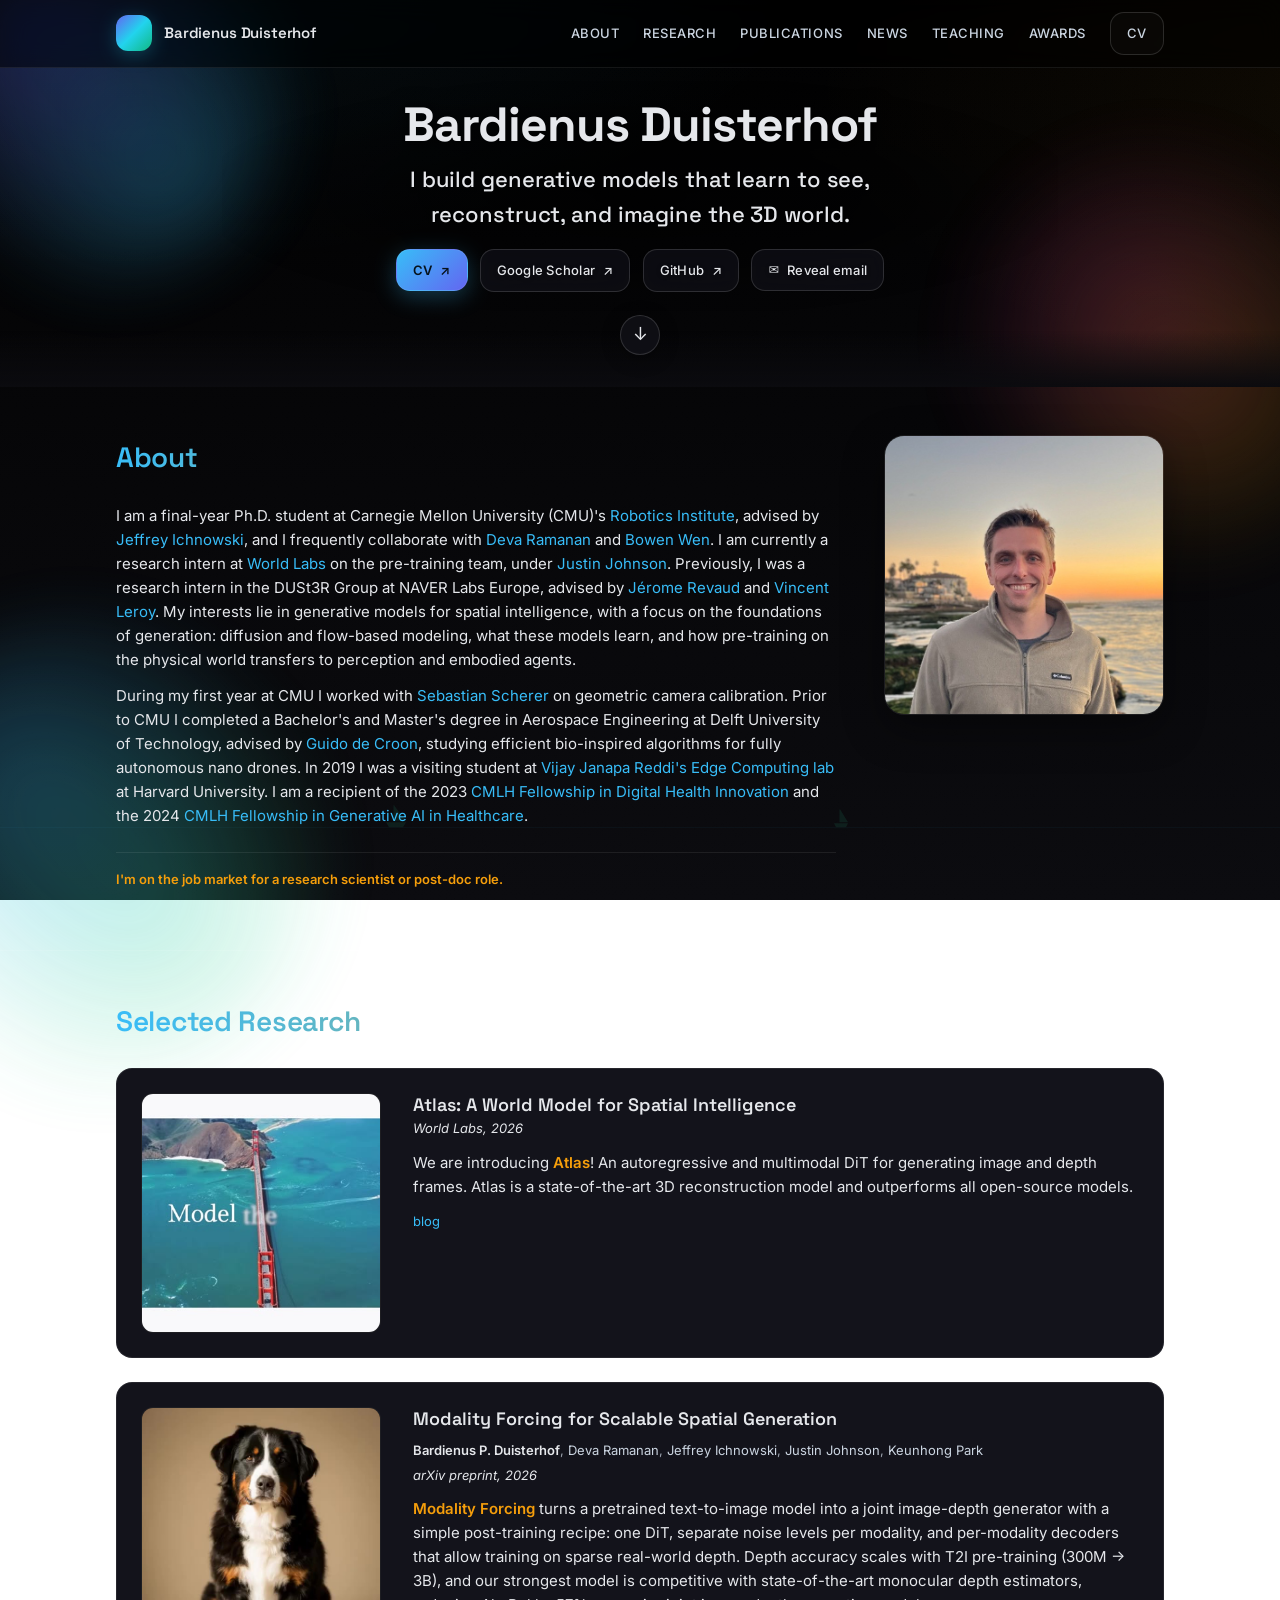
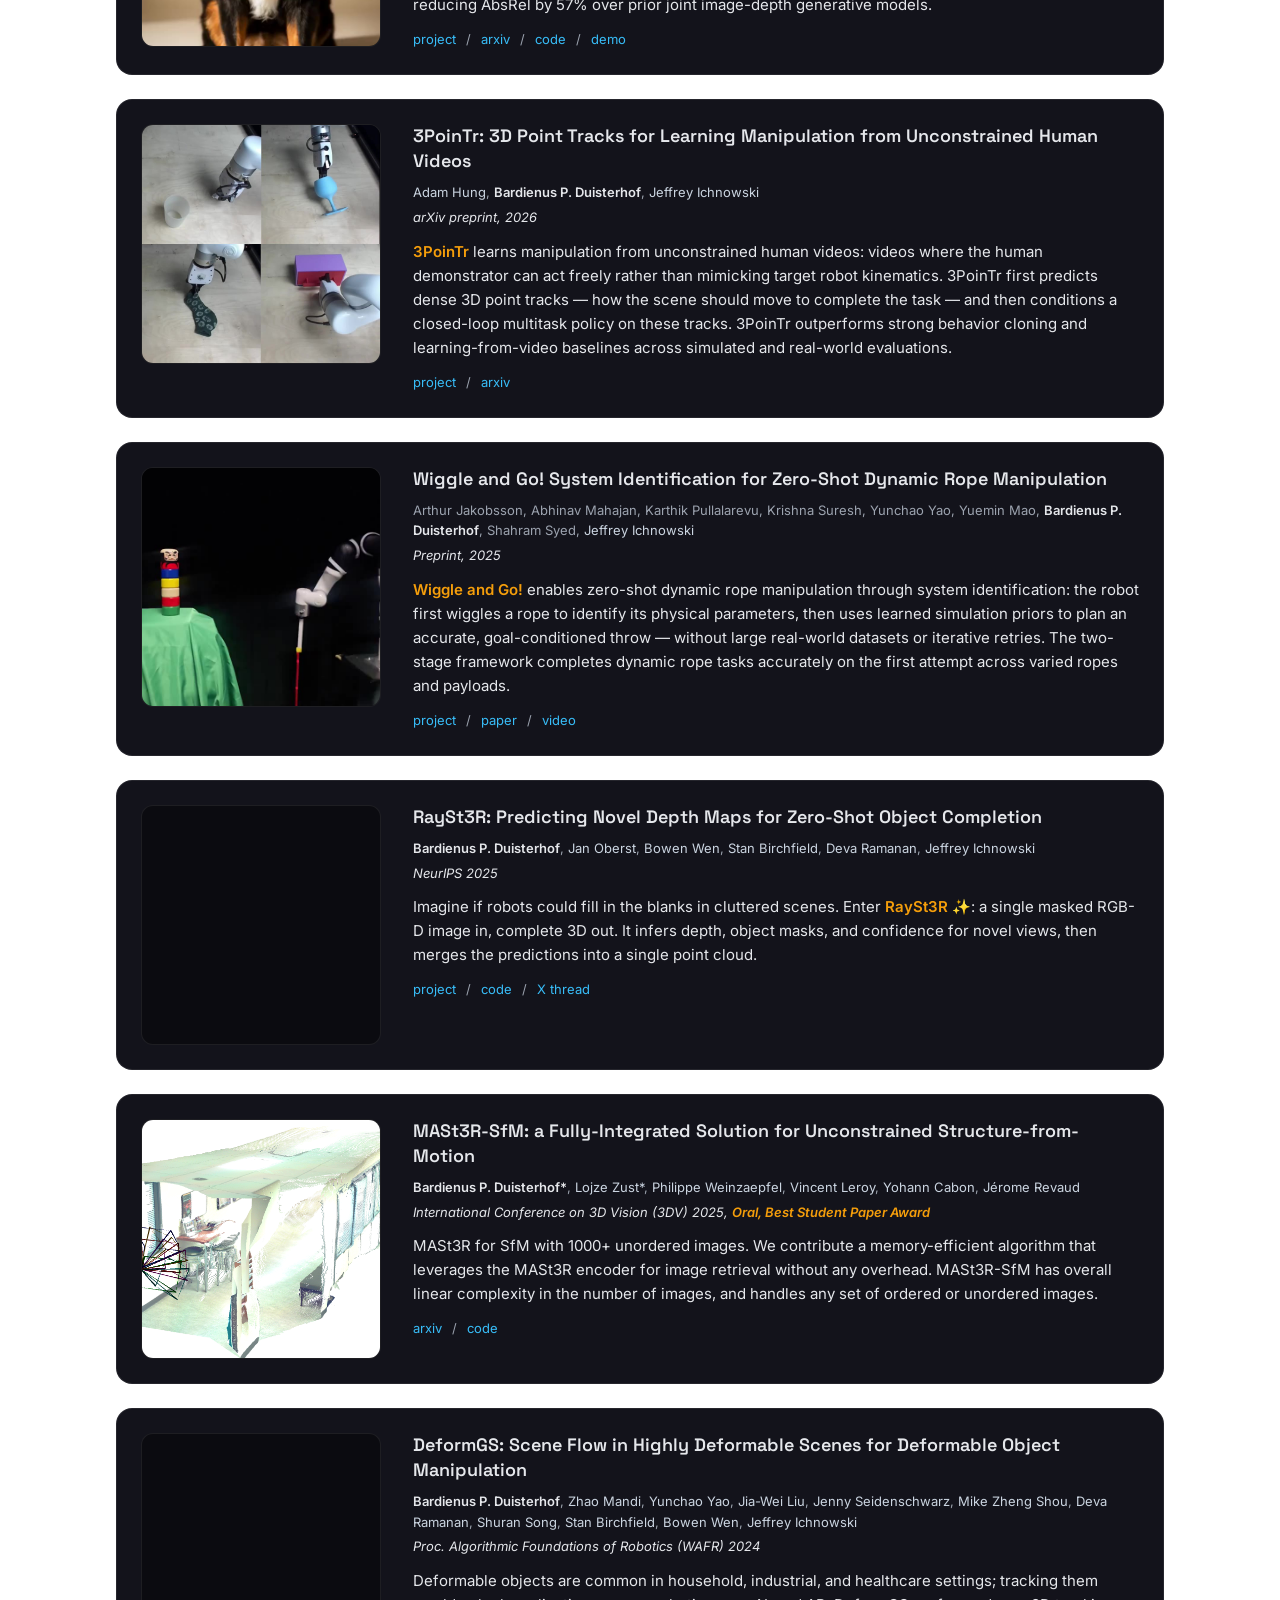
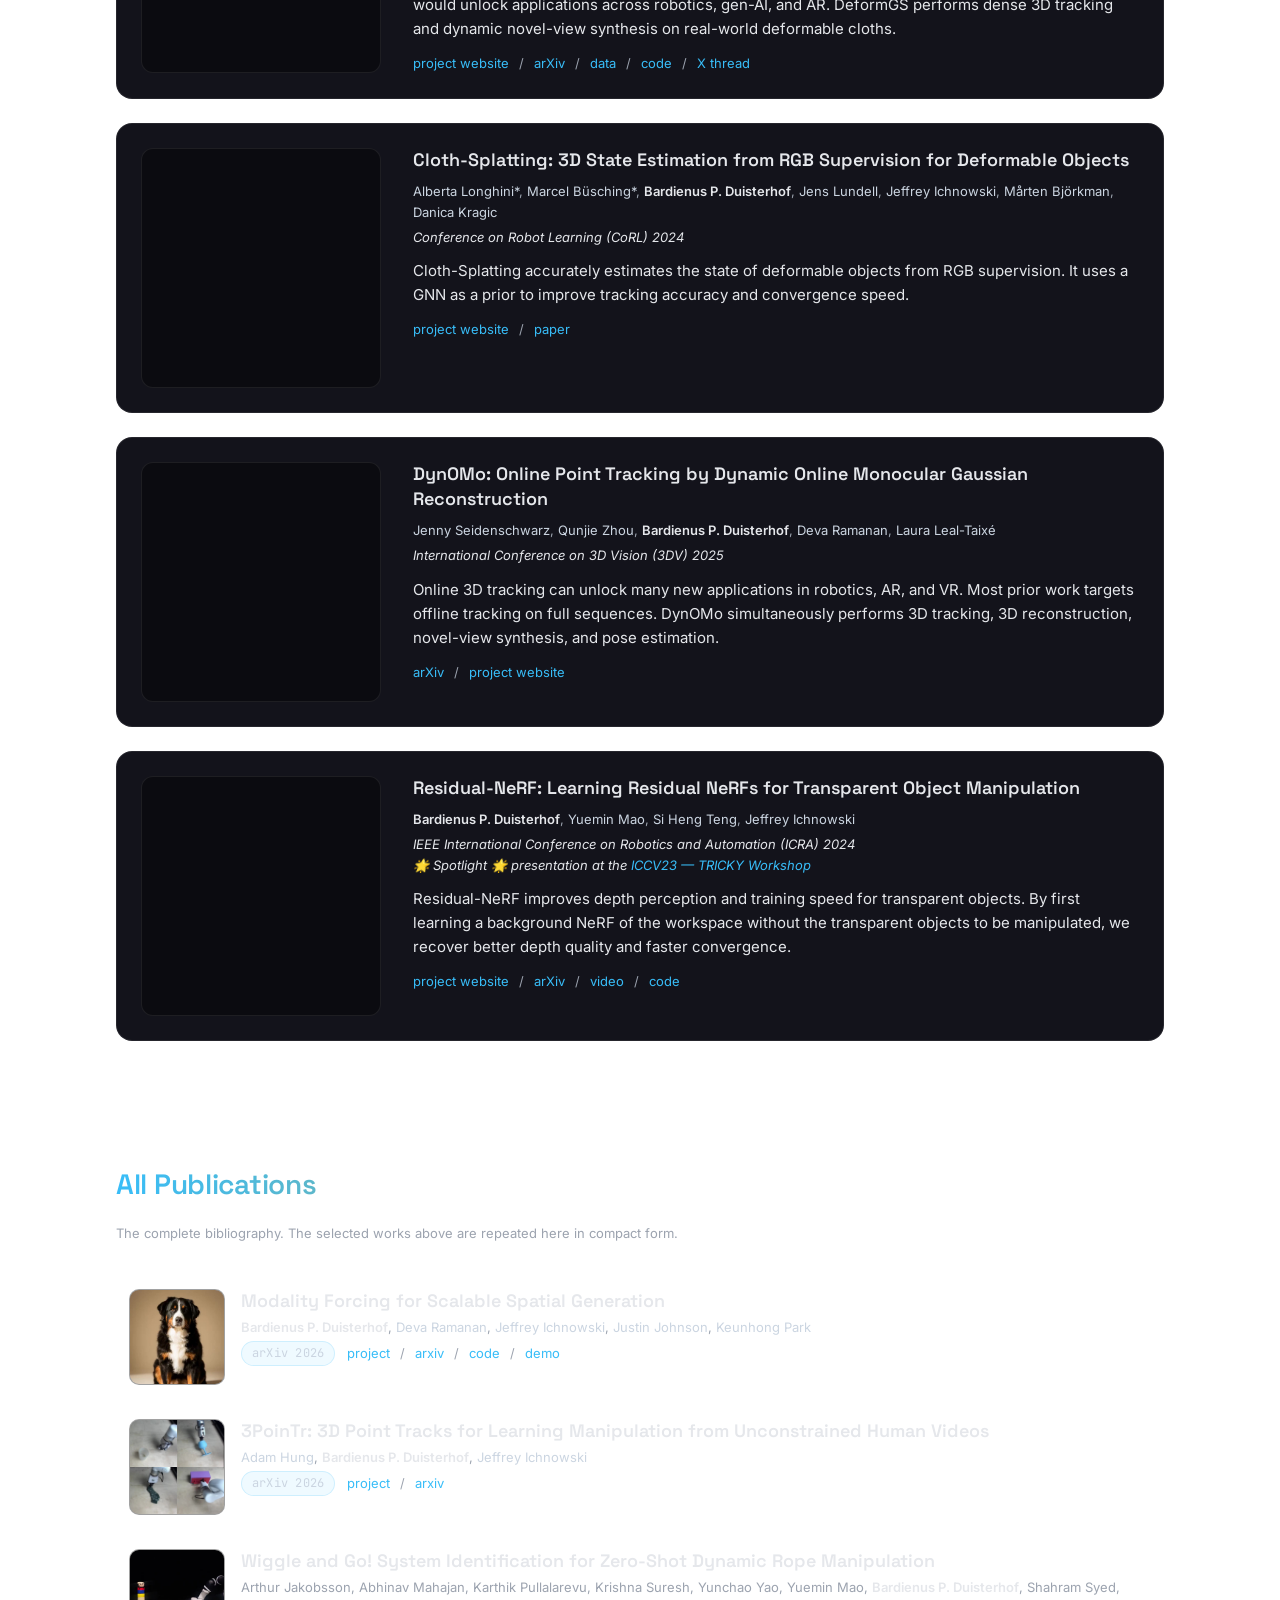
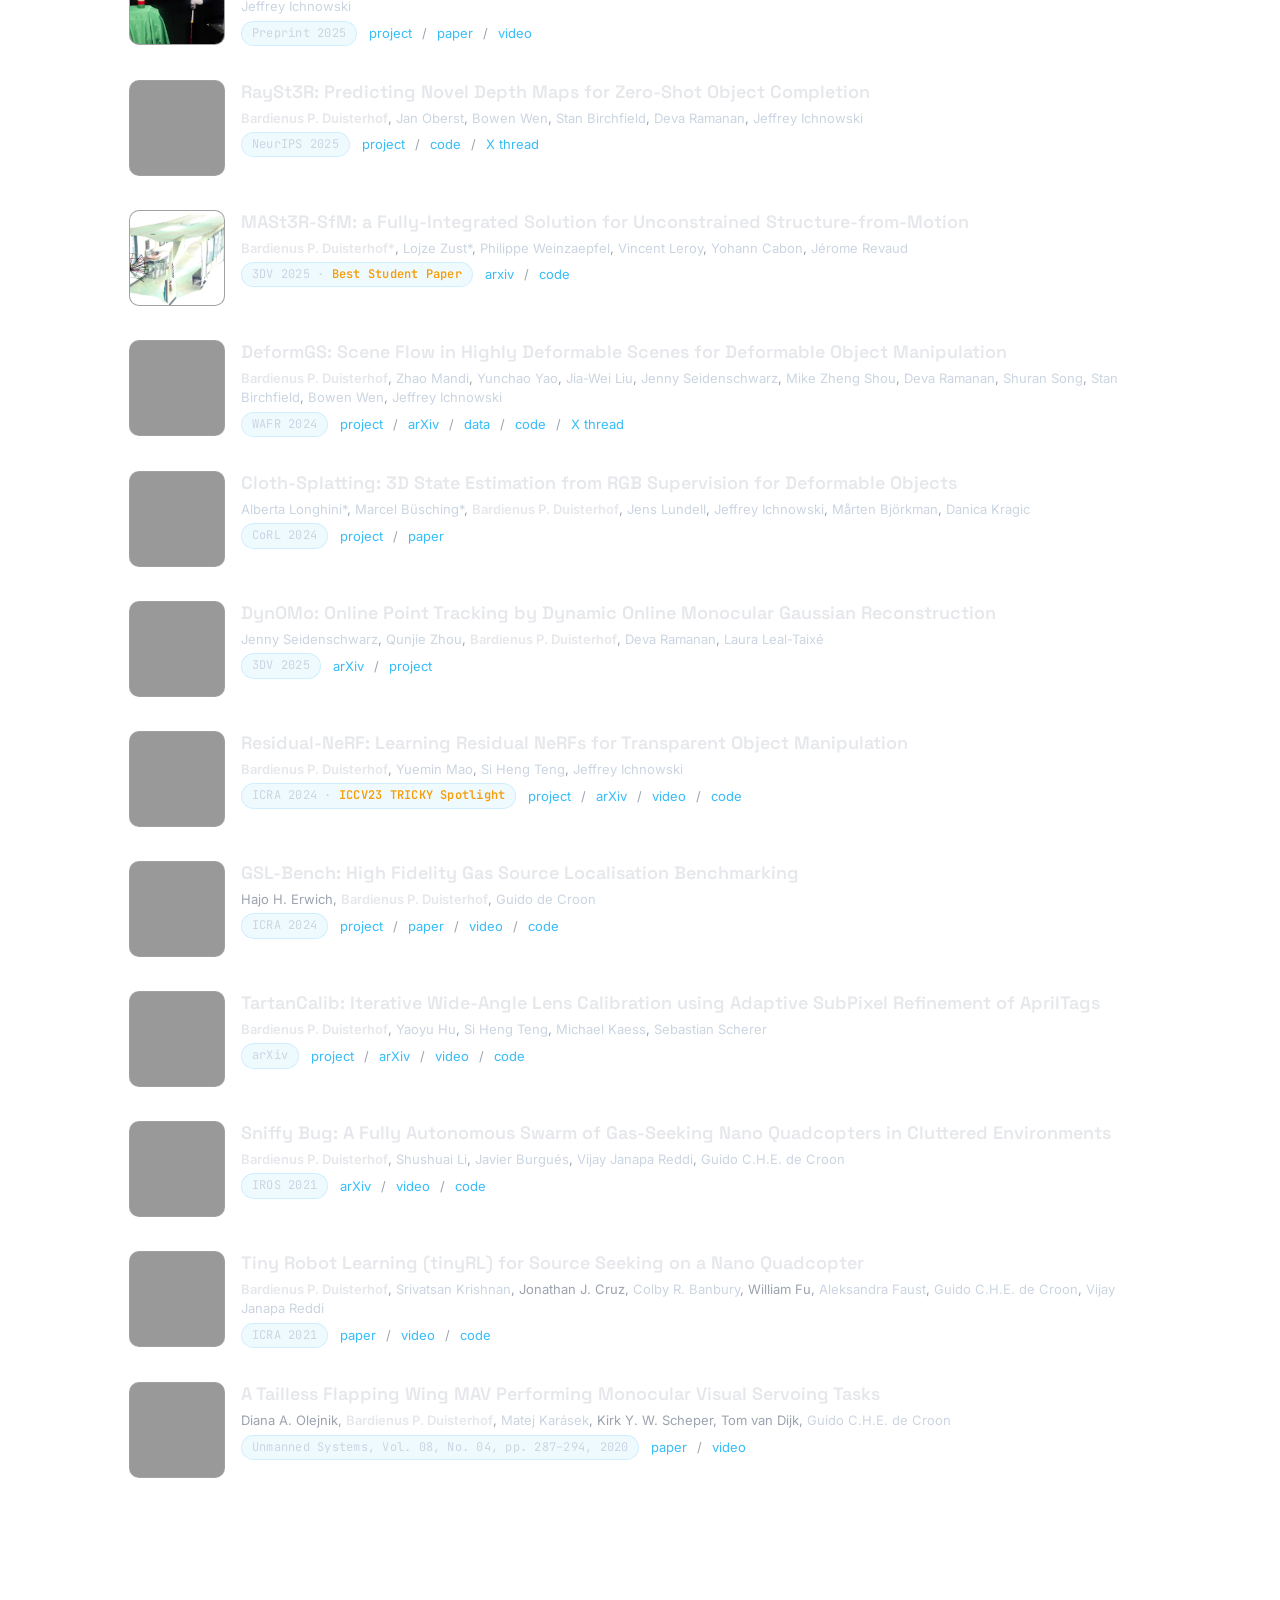
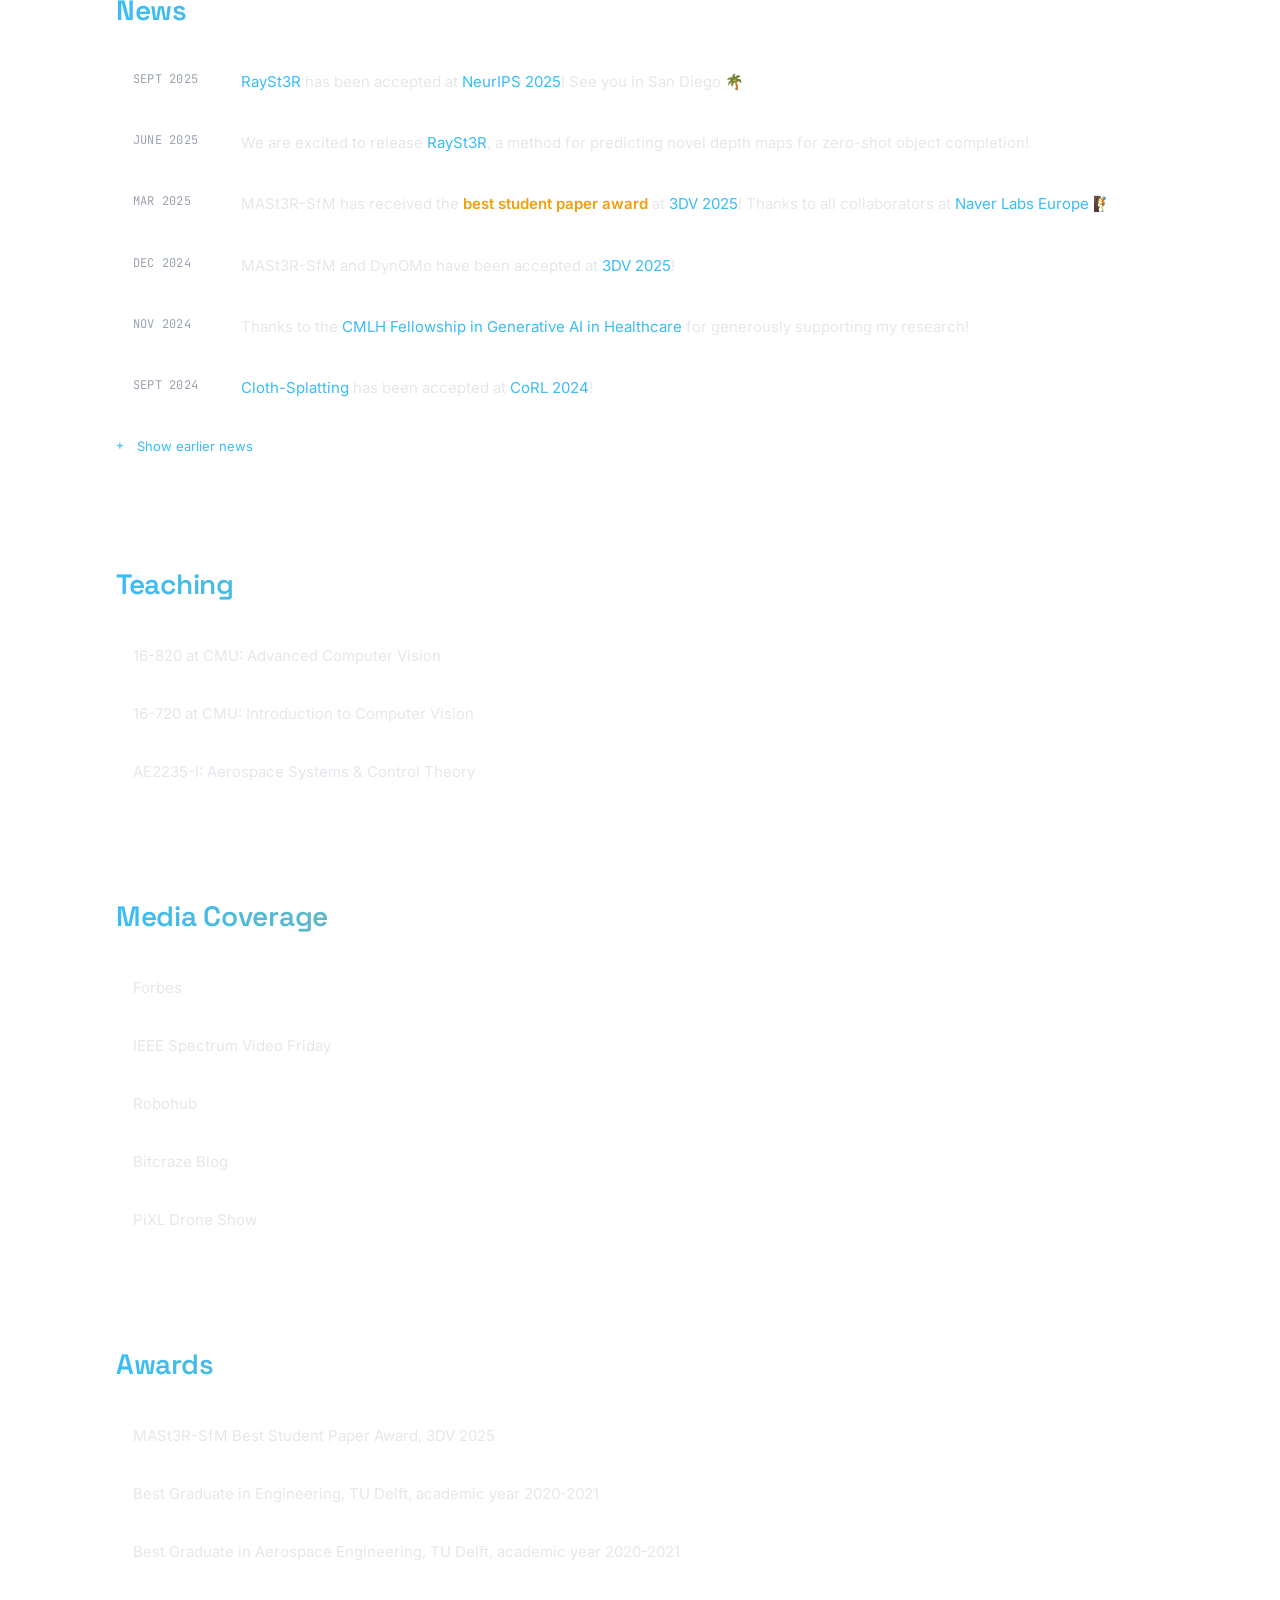
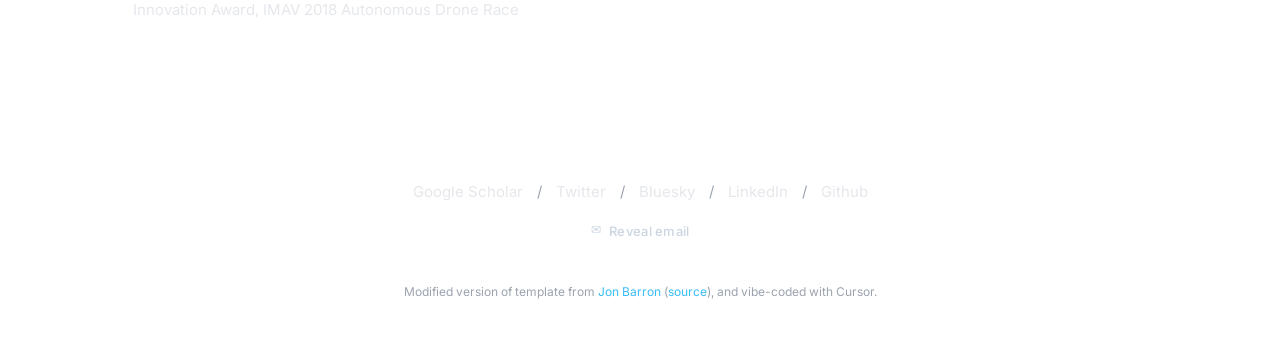
==== index.html @ 45d5c25a "add atlas Co-Authored-By: Claude Fable 5 <noreply@anthropic.com>" ====
<!DOCTYPE HTML>
<html lang="en">
<head>
  <meta http-equiv="Content-Type" content="text/html; charset=UTF-8">
  <meta name="viewport" content="width=device-width, initial-scale=1">
  <meta name="author" content="Bardienus Duisterhof">
  <title>Bardienus Pieter Duisterhof</title>

  <link rel="icon" type="image/png" href="images/seal_icon.png">
  <link rel="stylesheet" type="text/css" href="stylesheet.css">

  <link rel="preconnect" href="https://fonts.googleapis.com">
  <link rel="preconnect" href="https://fonts.gstatic.com" crossorigin>
  <link href="https://fonts.googleapis.com/css2?family=Inter:wght@400;500;600;700&family=Space+Grotesk:wght@500;600;700&family=JetBrains+Mono:wght@500&display=swap" rel="stylesheet">

  <!-- Global site tag (gtag.js) - Google Analytics DO NOT COPY THIS -->
  <script async src="https://www.googletagmanager.com/gtag/js?id=UA-75286303-1"></script>
  <script>
    window.dataLayer = window.dataLayer || [];
    function gtag(){dataLayer.push(arguments);}
    gtag('js', new Date());
    gtag('config', 'UA-75286303-1');
  </script>
</head>

<body>
  <a id="top"></a>
  <div class="bg-orbs" aria-hidden="true">
    <span class="orb orb-a"></span>
    <span class="orb orb-b"></span>
    <span class="orb orb-c"></span>
  </div>

  <header class="navbar">
    <div class="container nav-inner">
      <a href="#top" class="brand">
        <div class="brand-mark"></div>
        <div class="brand-text">
          <div class="brand-name">Bardienus Duisterhof</div>
        </div>
      </a>
      <button type="button" class="nav-toggle" aria-controls="primary-nav" aria-expanded="false" aria-label="Open menu">
        <span class="nav-toggle-bar" aria-hidden="true"></span>
        <span class="nav-toggle-bar" aria-hidden="true"></span>
        <span class="nav-toggle-bar" aria-hidden="true"></span>
      </button>
      <nav id="primary-nav" class="nav-links" aria-label="Primary">
        <a href="#about">About</a>
        <a href="#research">Research</a>
        <a href="#publications">Publications</a>
        <a href="#news">News</a>
        <a href="#teaching">Teaching</a>
        <a href="#awards">Awards</a>
        <a href="data/CV.pdf" target="_blank" rel="noopener" class="btn-outline">CV</a>
      </nav>
    </div>
  </header>

  <main>
    <section id="hero" class="hero">
      <div class="hero-content">
        <h1 class="hero-name"><name>Bardienus Duisterhof</name></h1>
        <p class="hero-tagline">
          I build generative models that learn to see, reconstruct, and imagine the 3D world.
        </p>
        <div class="hero-cta">
          <a class="btn-primary" href="data/CV.pdf" target="_blank" rel="noopener">CV <span class="arr">↗</span></a>
          <a class="btn-outline" href="https://scholar.google.com/citations?user=LLsYMFYAAAAJ&hl=en" target="_blank" rel="noopener">Google Scholar <span class="arr">↗</span></a>
          <a class="btn-outline" href="https://github.com/duisterhof/" target="_blank" rel="noopener">GitHub <span class="arr">↗</span></a>
          <span class="email-reveal-wrap" aria-live="polite">
            <button class="email-reveal btn-outline"
                    type="button"
                    data-user="bduister"
                    data-domain="cmu.edu"
                    aria-label="Reveal contact email">
              <span class="email-icon" aria-hidden="true">✉</span> Reveal email
            </button>
          </span>
        </div>
      </div>
      <a class="hero-scroll-cue" href="#about" aria-label="Scroll to about">
        <span class="hero-scroll-arrow">↓</span>
      </a>
    </section>

    <section id="about" class="section section-about">
      <div class="about-frieze" aria-hidden="true">
        <span class="frieze-horizon"></span>
        <svg class="boat boat-a" viewBox="0 0 24 28" preserveAspectRatio="xMidYMid meet" aria-hidden="true">
          <polygon points="10,2 10,18 22,18" fill="currentColor"/>
          <rect x="9.5" y="2" width="0.7" height="16" fill="currentColor"/>
          <path d="M2,19 L22,19 L19,24 L5,24 Z" fill="currentColor"/>
          <line x1="2" y1="26" x2="22" y2="26" stroke="currentColor" stroke-opacity="0.5" stroke-width="0.5"/>
        </svg>
        <svg class="boat boat-b" viewBox="0 0 18 22" preserveAspectRatio="xMidYMid meet" aria-hidden="true">
          <polygon points="8,1 8,14 16,14" fill="currentColor"/>
          <rect x="7.5" y="1" width="0.6" height="13" fill="currentColor"/>
          <path d="M2,15 L16,15 L14,19 L4,19 Z" fill="currentColor"/>
          <line x1="2" y1="20.5" x2="16" y2="20.5" stroke="currentColor" stroke-opacity="0.5" stroke-width="0.5"/>
        </svg>
      </div>
      <div class="section-inner about-grid">
        <div class="about-text reveal">
          <heading>About</heading>
          <p>
            I am a final-year Ph.D. student at Carnegie Mellon University (CMU)'s
            <a href="https://www.ri.cmu.edu/">Robotics Institute</a>, advised
            by <a href="https://ichnow.ski/">Jeffrey Ichnowski</a>, and I
            frequently collaborate with
            <a href="https://www.cs.cmu.edu/~deva/">Deva Ramanan</a> and
            <a href="https://wenbowen123.github.io/">Bowen Wen</a>. I am
            currently a research intern at
            <a href="https://www.worldlabs.ai/">World Labs</a> on the
            pre-training team, under
            <a href="https://web.eecs.umich.edu/~justincj/">Justin Johnson</a>.
            Previously, I was a research intern in the DUSt3R Group at NAVER
            Labs Europe, advised by
            <a href="https://europe.naverlabs.com/people_user_naverlabs/j%C3%A9rome-revaud/">Jérome Revaud</a>
            and
            <a href="https://europe.naverlabs.com/people_user_naverlabs/vincent-leroy/">Vincent Leroy</a>.
            My interests lie in generative models for spatial intelligence,
            with a focus on the foundations of generation: diffusion and
            flow-based modeling, what these models learn, and how pre-training
            on the physical world transfers to perception and embodied agents.
          </p>
          <p>
            During my first year at CMU I worked with
            <a href="https://www.ri.cmu.edu/ri-faculty/sebastian-scherer/">Sebastian Scherer</a>
            on geometric camera calibration. Prior to CMU I completed a
            Bachelor's and Master's degree in Aerospace Engineering at
            Delft University of Technology, advised by
            <a href="http://www.bene-guido.eu/wordpress/">Guido de Croon</a>,
            studying efficient bio-inspired algorithms for fully autonomous
            nano drones. In 2019 I was a visiting student at
            <a href="https://edge.seas.harvard.edu/">Vijay Janapa Reddi's Edge Computing lab</a>
            at Harvard University. I am a recipient of the 2023
            <a href="https://www.cs.cmu.edu/cmlh/">CMLH Fellowship in Digital Health Innovation</a>
            and the 2024
            <a href="https://www.cs.cmu.edu/cmlh/2024-generative-ai-fellows">CMLH Fellowship in Generative AI in Healthcare</a>.
          </p>
          <p class="about-collab">
            <span class="highlight-amber">I'm on the job market for a research scientist or post-doc role.</span>
          </p>
        </div>
        <aside class="about-photo reveal">
          <a id="avatar-link" href="images/avatar.jpg">
            <img id="avatar-img" src="images/avatar.jpg" alt="Portrait of Bardienus Duisterhof">
          </a>
        </aside>
        <script>
          // Show a portrait that differs from the previous load. We remember the
          // last pick in localStorage and choose at random among the others, so
          // every reload swaps the photo (with two photos this just alternates).
          (function () {
            const avatars = ["images/avatar.jpg", "images/avatar_2.jpg"];
            let last = null;
            try {
              last = localStorage.getItem("avatarLast");
            } catch (e) {
              /* storage unavailable (private mode) — fall back to plain random */
            }
            const choices = avatars.filter((a) => a !== last);
            const pool = choices.length ? choices : avatars;
            const pick = pool[Math.floor(Math.random() * pool.length)];
            document.getElementById("avatar-img").src = pick;
            document.getElementById("avatar-link").href = pick;
            try {
              localStorage.setItem("avatarLast", pick);
            } catch (e) {
              /* ignore: persistence is best-effort */
            }
          })();
        </script>
      </div>
    </section>

    <section id="research" class="section section-research">
      <div class="section-inner">
        <heading>Selected Research</heading>

        <article class="paper-card reveal">
          <a class="paper-media" href="https://www.worldlabs.ai/blog/atlas" target="_blank" rel="noopener" aria-label="Atlas blog post">
            <video muted autoplay loop playsinline preload="metadata" poster="images/atlas_poster.jpg">
              <source src="images/atlas.mp4" type="video/mp4">
              Your browser does not support the video tag.
            </video>
          </a>
          <div class="paper-text">
            <a href="https://www.worldlabs.ai/blog/atlas" target="_blank" rel="noopener">
              <papertitle>Atlas: A World Model for Spatial Intelligence</papertitle>
            </a>
            <p class="paper-venue"><em>World Labs, 2026</em></p>
            <p class="paper-summary">
              We are introducing <span class="highlight-amber">Atlas</span>! An autoregressive and multimodal DiT
              for generating image and depth frames. Atlas is a state-of-the-art 3D reconstruction model and
              outperforms all open-source models.
            </p>
            <p class="paper-links">
              <a href="https://www.worldlabs.ai/blog/atlas" target="_blank" rel="noopener">blog</a>
            </p>
          </div>
        </article>

        <article class="paper-card reveal">
          <a class="paper-media" href="https://modality-forcing.github.io/" target="_blank" rel="noopener" aria-label="Modality Forcing project page">
            <video muted autoplay loop playsinline preload="metadata" poster="images/mofo_poster.jpg?v=2">
              <source src="images/mofo.mp4?v=2" type="video/mp4">
              Your browser does not support the video tag.
            </video>
          </a>
          <div class="paper-text">
            <a href="https://modality-forcing.github.io/" target="_blank" rel="noopener">
              <papertitle>Modality Forcing for Scalable Spatial Generation</papertitle>
            </a>
            <p class="paper-authors">
              <strong>Bardienus P. Duisterhof</strong>,
              <a href="https://www.cs.cmu.edu/~deva/">Deva Ramanan</a>,
              <a href="https://ichnow.ski/">Jeffrey Ichnowski</a>,
              <a href="https://web.eecs.umich.edu/~justincj/">Justin Johnson</a>,
              <a href="https://keunhong.com/">Keunhong Park</a>
            </p>
            <p class="paper-venue"><em>arXiv preprint, 2026</em></p>
            <p class="paper-summary">
              <span class="highlight-amber">Modality Forcing</span> turns a pretrained text-to-image model into a
              joint image-depth generator with a simple post-training recipe: one DiT, separate noise levels per
              modality, and per-modality decoders that allow training on sparse real-world depth. Depth accuracy
              scales with T2I pre-training (300M → 3B), and our strongest model is competitive with state-of-the-art
              monocular depth estimators, reducing AbsRel by 57% over prior joint image-depth generative models.
            </p>
            <p class="paper-links">
              <a href="https://modality-forcing.github.io/" target="_blank" rel="noopener">project</a>
              <span class="sep">/</span>
              <a href="https://arxiv.org/abs/2606.13676" target="_blank" rel="noopener">arxiv</a>
              <span class="sep">/</span>
              <a href="https://github.com/Duisterhof/modality-forcing" target="_blank" rel="noopener">code</a>
              <span class="sep">/</span>
              <a href="https://huggingface.co/spaces/bartduis/modality_forcing" target="_blank" rel="noopener">demo</a>
            </p>
          </div>
        </article>

        <article class="paper-card reveal">
          <a class="paper-media" href="https://adamhung60.github.io/3PoinTr/" target="_blank" rel="noopener" aria-label="3PoinTr project page">
            <video muted autoplay loop playsinline preload="metadata" poster="images/3pointr_poster.jpg">
              <source src="images/3pointr.mp4" type="video/mp4">
              Your browser does not support the video tag.
            </video>
          </a>
          <div class="paper-text">
            <a href="https://adamhung60.github.io/3PoinTr/" target="_blank" rel="noopener">
              <papertitle>3PoinTr: 3D Point Tracks for Learning Manipulation from Unconstrained Human Videos</papertitle>
            </a>
            <p class="paper-authors">
              <a href="https://adamhung60.github.io/">Adam Hung</a>,
              <strong>Bardienus P. Duisterhof</strong>,
              <a href="https://ichnow.ski/">Jeffrey Ichnowski</a>
            </p>
            <p class="paper-venue"><em>arXiv preprint, 2026</em></p>
            <p class="paper-summary">
              <span class="highlight-amber">3PoinTr</span> learns manipulation from unconstrained human videos:
              videos where the human demonstrator can act freely rather than mimicking target robot kinematics.
              3PoinTr first predicts dense 3D point tracks — how the scene should move to complete the task —
              and then conditions a closed-loop multitask policy on these tracks. 3PoinTr outperforms strong
              behavior cloning and learning-from-video baselines across simulated and real-world evaluations.
            </p>
            <p class="paper-links">
              <a href="https://adamhung60.github.io/3PoinTr/" target="_blank" rel="noopener">project</a>
              <span class="sep">/</span>
              <a href="https://arxiv.org/abs/2603.08485" target="_blank" rel="noopener">arxiv</a>
            </p>
          </div>
        </article>

        <article class="paper-card reveal">
          <a class="paper-media" href="https://wiggleandgo.github.io/" target="_blank" rel="noopener" aria-label="Wiggle and Go project page">
            <video muted autoplay loop playsinline preload="metadata" poster="images/wiggleandgo_poster.jpg">
              <source src="images/wiggleandgo.mp4" type="video/mp4">
              Your browser does not support the video tag.
            </video>
          </a>
          <div class="paper-text">
            <a href="https://wiggleandgo.github.io/" target="_blank" rel="noopener">
              <papertitle>Wiggle and Go! System Identification for Zero-Shot Dynamic Rope Manipulation</papertitle>
            </a>
            <p class="paper-authors">
              Arthur Jakobsson, Abhinav Mahajan, Karthik Pullalarevu, Krishna Suresh, Yunchao Yao, Yuemin Mao,
              <strong>Bardienus P. Duisterhof</strong>, Shahram Syed,
              <a href="https://ichnow.ski/">Jeffrey Ichnowski</a>
            </p>
            <p class="paper-venue"><em>Preprint, 2025</em></p>
            <p class="paper-summary">
              <span class="highlight-amber">Wiggle and Go!</span> enables zero-shot dynamic rope manipulation through
              system identification: the robot first wiggles a rope to identify its physical parameters, then uses
              learned simulation priors to plan an accurate, goal-conditioned throw — without large real-world datasets
              or iterative retries. The two-stage framework completes dynamic rope tasks accurately on the first attempt
              across varied ropes and payloads.
            </p>
            <p class="paper-links">
              <a href="https://wiggleandgo.github.io/" target="_blank" rel="noopener">project</a>
              <span class="sep">/</span>
              <a href="https://drive.google.com/file/d/16aaLebEpdoJh7P-b-0PBARC8pa8Xivfy/view?usp=sharing" target="_blank" rel="noopener">paper</a>
              <span class="sep">/</span>
              <a href="https://youtu.be/_J3R1QXX3bI" target="_blank" rel="noopener">video</a>
            </p>
          </div>
        </article>

        <article class="paper-card reveal">
          <a class="paper-media" href="https://rayst3r.github.io/" target="_blank" rel="noopener" aria-label="RaySt3R project page">
            <video muted autoplay loop playsinline preload="metadata">
              <source src="images/rayst3r.mp4" type="video/mp4">
              Your browser does not support the video tag.
            </video>
          </a>
          <div class="paper-text">
            <a href="https://rayst3r.github.io/" target="_blank" rel="noopener">
              <papertitle>RaySt3R: Predicting Novel Depth Maps for Zero-Shot Object Completion</papertitle>
            </a>
            <p class="paper-authors">
              <strong>Bardienus P. Duisterhof</strong>,
              <a href="https://www.ri.cmu.edu/ri-people/jan-oberst/">Jan Oberst</a>,
              <a href="https://wenbowen123.github.io/">Bowen Wen</a>,
              <a href="https://research.nvidia.com/person/stan-birchfield">Stan Birchfield</a>,
              <a href="https://www.cs.cmu.edu/~deva/">Deva Ramanan</a>,
              <a href="https://ichnow.ski/">Jeffrey Ichnowski</a>
            </p>
            <p class="paper-venue"><em>NeurIPS 2025</em></p>
            <p class="paper-summary">
              Imagine if robots could fill in the blanks in cluttered scenes.
              Enter <span class="highlight-amber">RaySt3R</span> ✨: a single masked RGB-D image in, complete 3D out.
              It infers depth, object masks, and confidence for novel views, then merges the predictions into a single point cloud.
            </p>
            <p class="paper-links">
              <a href="https://rayst3r.github.io/" target="_blank" rel="noopener">project</a>
              <span class="sep">/</span>
              <a href="https://github.com/Duisterhof/rayst3r" target="_blank" rel="noopener">code</a>
              <span class="sep">/</span>
              <a href="https://x.com/BDuisterhof/status/1930986607655649647" target="_blank" rel="noopener">X thread</a>
            </p>
          </div>
        </article>

        <article class="paper-card reveal">
          <a class="paper-media" href="https://europe.naverlabs.com/research/publications/mast3r-sfm-a-fully-integrated-solution-for-unconstrained-structure-from-motion/" target="_blank" rel="noopener" aria-label="MASt3R-SfM paper page">
            <img src="images/mast3r.png" alt="MASt3R-SfM teaser">
          </a>
          <div class="paper-text">
            <a href="https://europe.naverlabs.com/research/publications/mast3r-sfm-a-fully-integrated-solution-for-unconstrained-structure-from-motion/" target="_blank" rel="noopener">
              <papertitle>MASt3R-SfM: a Fully-Integrated Solution for Unconstrained Structure-from-Motion</papertitle>
            </a>
            <p class="paper-authors">
              <strong>Bardienus P. Duisterhof*</strong>,
              <a href="https://www.vicos.si/people/lojze_zust/">Lojze Zust*</a>,
              <a href="https://europe.naverlabs.com/people_user_naverlabs/pweinzae/">Philippe Weinzaepfel</a>,
              <a href="https://europe.naverlabs.com/people_user_naverlabs/vleroy/">Vincent Leroy</a>,
              <a href="https://europe.naverlabs.com/people_user_naverlabs/ycabon/">Yohann Cabon</a>,
              <a href="https://europe.naverlabs.com/people_user_naverlabs/jrevaud">Jérome Revaud</a>
            </p>
            <p class="paper-venue">
              <em>International Conference on 3D Vision (3DV) 2025, <span class="highlight-amber">Oral, Best Student Paper Award</span></em>
            </p>
            <p class="paper-summary">
              MASt3R for SfM with 1000+ unordered images. We contribute a memory-efficient algorithm that leverages the MASt3R encoder for image retrieval without any overhead.
              MASt3R-SfM has overall linear complexity in the number of images, and handles any set of ordered or unordered images.
            </p>
            <p class="paper-links">
              <a href="https://arxiv.org/abs/2409.19152" target="_blank" rel="noopener">arxiv</a>
              <span class="sep">/</span>
              <a href="https://github.com/naver/mast3r/tree/mast3r_sfm" target="_blank" rel="noopener">code</a>
            </p>
          </div>
        </article>

        <article class="paper-card reveal">
          <a class="paper-media" href="https://deformgs.github.io" target="_blank" rel="noopener" aria-label="DeformGS project page">
            <video muted autoplay loop playsinline preload="metadata">
              <source src="images/deformgs.mp4" type="video/mp4">
              Your browser does not support the video tag.
            </video>
          </a>
          <div class="paper-text">
            <a href="https://deformgs.github.io" target="_blank" rel="noopener">
              <papertitle>DeformGS: Scene Flow in Highly Deformable Scenes for Deformable Object Manipulation</papertitle>
            </a>
            <p class="paper-authors">
              <strong>Bardienus P. Duisterhof</strong>,
              <a href="https://mandizhao.github.io/">Zhao Mandi</a>,
              <a href="https://www.ri.cmu.edu/ri-people/yunchao-yao/">Yunchao Yao</a>,
              <a href="https://jia-wei-liu.github.io/">Jia-Wei Liu</a>,
              <a href="https://jennyseidenschwarz.github.io/">Jenny Seidenschwarz</a>,
              <a href="https://sites.google.com/view/showlab">Mike Zheng Shou</a>,
              <a href="https://www.cs.cmu.edu/~deva/">Deva Ramanan</a>,
              <a href="https://shurans.github.io/">Shuran Song</a>,
              <a href="https://research.nvidia.com/person/stan-birchfield">Stan Birchfield</a>,
              <a href="https://wenbowen123.github.io/">Bowen Wen</a>,
              <a href="https://ichnow.ski/">Jeffrey Ichnowski</a>
            </p>
            <p class="paper-venue"><em>Proc. Algorithmic Foundations of Robotics (WAFR) 2024</em></p>
            <p class="paper-summary">
              Deformable objects are common in household, industrial, and healthcare settings; tracking them would unlock applications across robotics, gen-AI, and AR.
              DeformGS performs dense 3D tracking and dynamic novel-view synthesis on real-world deformable cloths.
            </p>
            <p class="paper-links">
              <a href="https://md-splatting.github.io/" target="_blank" rel="noopener">project website</a>
              <span class="sep">/</span>
              <a href="https://arxiv.org/abs/2312.00583" target="_blank" rel="noopener">arXiv</a>
              <span class="sep">/</span>
              <a href="https://drive.google.com/drive/folders/116XTLBUvuiEQPjKXKZP8fYab3F3L1cCd?usp=sharing" target="_blank" rel="noopener">data</a>
              <span class="sep">/</span>
              <a href="https://github.com/momentum-robotics-lab/md-splatting" target="_blank" rel="noopener">code</a>
              <span class="sep">/</span>
              <a href="https://x.com/BDuisterhof/status/1829170197829431695" target="_blank" rel="noopener">X thread</a>
            </p>
          </div>
        </article>

        <article class="paper-card reveal">
          <a class="paper-media" href="https://kth-rpl.github.io/cloth-splatting/" target="_blank" rel="noopener" aria-label="Cloth-Splatting project page">
            <video muted autoplay loop playsinline preload="metadata">
              <source src="images/clothsplatting.mp4" type="video/mp4">
              Your browser does not support the video tag.
            </video>
          </a>
          <div class="paper-text">
            <a href="https://kth-rpl.github.io/cloth-splatting/" target="_blank" rel="noopener">
              <papertitle>Cloth-Splatting: 3D State Estimation from RGB Supervision for Deformable Objects</papertitle>
            </a>
            <p class="paper-authors">
              <a href="https://albilo17.github.io/">Alberta Longhini*</a>,
              <a href="https://buesma.github.io/">Marcel Büsching*</a>,
              <strong>Bardienus P. Duisterhof</strong>,
              <a href="http://jenslundell.ai/">Jens Lundell</a>,
              <a href="https://ichnow.ski/">Jeffrey Ichnowski</a>,
              <a href="https://www.kth.se/profile/celle">Mårten Björkman</a>,
              <a href="https://www.kth.se/profile/dani">Danica Kragic</a>
            </p>
            <p class="paper-venue"><em>Conference on Robot Learning (CoRL) 2024</em></p>
            <p class="paper-summary">
              Cloth-Splatting accurately estimates the state of deformable objects from RGB supervision.
              It uses a GNN as a prior to improve tracking accuracy and convergence speed.
            </p>
            <p class="paper-links">
              <a href="https://kth-rpl.github.io/cloth-splatting/" target="_blank" rel="noopener">project website</a>
              <span class="sep">/</span>
              <a href="https://openreview.net/forum?id=WmWbswjTsi" target="_blank" rel="noopener">paper</a>
            </p>
          </div>
        </article>

        <article class="paper-card reveal">
          <a class="paper-media" href="https://jennyseidenschwarz.github.io/DynOMo.github.io/" target="_blank" rel="noopener" aria-label="DynOMo project page">
            <video muted autoplay loop playsinline preload="metadata">
              <source src="images/dynomo.mp4" type="video/mp4">
              Your browser does not support the video tag.
            </video>
          </a>
          <div class="paper-text">
            <a href="https://arxiv.org/abs/2409.02104" target="_blank" rel="noopener">
              <papertitle>DynOMo: Online Point Tracking by Dynamic Online Monocular Gaussian Reconstruction</papertitle>
            </a>
            <p class="paper-authors">
              <a href="https://jennyseidenschwarz.github.io/">Jenny Seidenschwarz</a>,
              <a href="https://dvl.in.tum.de/team/zhouq/">Qunjie Zhou</a>,
              <strong>Bardienus P. Duisterhof</strong>,
              <a href="https://www.cs.cmu.edu/~deva/">Deva Ramanan</a>,
              <a href="https://dvl.in.tum.de/team/lealtaixe/">Laura Leal-Taixé</a>
            </p>
            <p class="paper-venue"><em>International Conference on 3D Vision (3DV) 2025</em></p>
            <p class="paper-summary">
              Online 3D tracking can unlock many new applications in robotics, AR, and VR. Most prior work targets offline tracking on full sequences.
              DynOMo simultaneously performs 3D tracking, 3D reconstruction, novel-view synthesis, and pose estimation.
            </p>
            <p class="paper-links">
              <a href="https://arxiv.org/abs/2409.02104" target="_blank" rel="noopener">arXiv</a>
              <span class="sep">/</span>
              <a href="https://jennyseidenschwarz.github.io/DynOMo.github.io/" target="_blank" rel="noopener">project website</a>
            </p>
          </div>
        </article>

        <article class="paper-card reveal">
          <a class="paper-media" href="https://residual-nerf.github.io/" target="_blank" rel="noopener" aria-label="Residual-NeRF project page">
            <video muted autoplay loop playsinline preload="metadata">
              <source src="images/residual_nerf.mp4" type="video/mp4">
              Your browser does not support the video tag.
            </video>
          </a>
          <div class="paper-text">
            <a href="https://residual-nerf.github.io/" target="_blank" rel="noopener">
              <papertitle>Residual-NeRF: Learning Residual NeRFs for Transparent Object Manipulation</papertitle>
            </a>
            <p class="paper-authors">
              <strong>Bardienus P. Duisterhof</strong>,
              <a href="https://yueminm.github.io/">Yuemin Mao</a>,
              <a href="https://www.ri.cmu.edu/ri-people/si-heng-teng/">Si Heng Teng</a>,
              <a href="https://ichnow.ski/">Jeffrey Ichnowski</a>
            </p>
            <p class="paper-venue">
              <em>IEEE International Conference on Robotics and Automation (ICRA) 2024</em><br>
              <em>🌟 Spotlight 🌟 presentation at the <a href="https://sites.google.com/view/iccv23trickyworkshop">ICCV23 — TRICKY Workshop</a></em>
            </p>
            <p class="paper-summary">
              Residual-NeRF improves depth perception and training speed for transparent objects. By first learning a background NeRF of the workspace without the transparent objects to be manipulated, we recover better depth quality and faster convergence.
            </p>
            <p class="paper-links">
              <a href="https://residual-nerf.github.io/" target="_blank" rel="noopener">project website</a>
              <span class="sep">/</span>
              <a href="https://arxiv.org/abs/2405.06181" target="_blank" rel="noopener">arXiv</a>
              <span class="sep">/</span>
              <a href="https://www.youtube.com/watch?v=oA2CkRFI61c" target="_blank" rel="noopener">video</a>
              <span class="sep">/</span>
              <a href="https://github.com/momentum-robotics-lab/residual-nerf" target="_blank" rel="noopener">code</a>
            </p>
          </div>
        </article>
      </div>
    </section>

    <section id="publications" class="section section-publications">
      <div class="section-inner">
        <heading>All Publications</heading>
        <p class="section-blurb">The complete bibliography. The selected works above are repeated here in compact form.</p>

        <ul class="pub-list">
          <li class="pub-item reveal">
            <a class="pub-thumb" href="https://modality-forcing.github.io/" target="_blank" rel="noopener" aria-hidden="true" tabindex="-1">
              <video muted autoplay loop playsinline preload="metadata" poster="images/mofo_poster.jpg?v=2">
                <source src="images/mofo.mp4?v=2" type="video/mp4">
              </video>
            </a>
            <div class="pub-body">
              <a href="https://modality-forcing.github.io/" target="_blank" rel="noopener">
                <papertitle>Modality Forcing for Scalable Spatial Generation</papertitle>
              </a>
              <p class="pub-authors">
                <strong>Bardienus P. Duisterhof</strong>,
                <a href="https://www.cs.cmu.edu/~deva/">Deva Ramanan</a>,
                <a href="https://ichnow.ski/">Jeffrey Ichnowski</a>,
                <a href="https://web.eecs.umich.edu/~justincj/">Justin Johnson</a>,
                <a href="https://keunhong.com/">Keunhong Park</a>
              </p>
              <p class="pub-meta">
                <span class="venue-chip">arXiv 2026</span>
                <span class="pub-links">
                  <a href="https://modality-forcing.github.io/" target="_blank" rel="noopener">project</a>
                  <span class="sep">/</span>
                  <a href="https://arxiv.org/abs/2606.13676" target="_blank" rel="noopener">arxiv</a>
                  <span class="sep">/</span>
                  <a href="https://github.com/Duisterhof/modality-forcing" target="_blank" rel="noopener">code</a>
                  <span class="sep">/</span>
                  <a href="https://huggingface.co/spaces/bartduis/modality_forcing" target="_blank" rel="noopener">demo</a>
                </span>
              </p>
            </div>
          </li>

          <li class="pub-item reveal">
            <a class="pub-thumb" href="https://adamhung60.github.io/3PoinTr/" target="_blank" rel="noopener" aria-hidden="true" tabindex="-1">
              <video muted autoplay loop playsinline preload="metadata" poster="images/3pointr_poster.jpg">
                <source src="images/3pointr.mp4" type="video/mp4">
              </video>
            </a>
            <div class="pub-body">
              <a href="https://adamhung60.github.io/3PoinTr/" target="_blank" rel="noopener">
                <papertitle>3PoinTr: 3D Point Tracks for Learning Manipulation from Unconstrained Human Videos</papertitle>
              </a>
              <p class="pub-authors">
                <a href="https://adamhung60.github.io/">Adam Hung</a>,
                <strong>Bardienus P. Duisterhof</strong>,
                <a href="https://ichnow.ski/">Jeffrey Ichnowski</a>
              </p>
              <p class="pub-meta">
                <span class="venue-chip">arXiv 2026</span>
                <span class="pub-links">
                  <a href="https://adamhung60.github.io/3PoinTr/" target="_blank" rel="noopener">project</a>
                  <span class="sep">/</span>
                  <a href="https://arxiv.org/abs/2603.08485" target="_blank" rel="noopener">arxiv</a>
                </span>
              </p>
            </div>
          </li>

          <li class="pub-item reveal">
            <a class="pub-thumb" href="https://wiggleandgo.github.io/" target="_blank" rel="noopener" aria-hidden="true" tabindex="-1">
              <video muted autoplay loop playsinline preload="metadata" poster="images/wiggleandgo_poster.jpg">
                <source src="images/wiggleandgo.mp4" type="video/mp4">
              </video>
            </a>
            <div class="pub-body">
              <a href="https://wiggleandgo.github.io/" target="_blank" rel="noopener">
                <papertitle>Wiggle and Go! System Identification for Zero-Shot Dynamic Rope Manipulation</papertitle>
              </a>
              <p class="pub-authors">
                Arthur Jakobsson, Abhinav Mahajan, Karthik Pullalarevu, Krishna Suresh, Yunchao Yao, Yuemin Mao,
                <strong>Bardienus P. Duisterhof</strong>, Shahram Syed,
                <a href="https://ichnow.ski/">Jeffrey Ichnowski</a>
              </p>
              <p class="pub-meta">
                <span class="venue-chip">Preprint 2025</span>
                <span class="pub-links">
                  <a href="https://wiggleandgo.github.io/" target="_blank" rel="noopener">project</a>
                  <span class="sep">/</span>
                  <a href="https://drive.google.com/file/d/16aaLebEpdoJh7P-b-0PBARC8pa8Xivfy/view?usp=sharing" target="_blank" rel="noopener">paper</a>
                  <span class="sep">/</span>
                  <a href="https://youtu.be/_J3R1QXX3bI" target="_blank" rel="noopener">video</a>
                </span>
              </p>
            </div>
          </li>

          <li class="pub-item reveal">
            <a class="pub-thumb" href="https://rayst3r.github.io/" target="_blank" rel="noopener" aria-hidden="true" tabindex="-1">
              <video muted autoplay loop playsinline preload="metadata">
                <source src="images/rayst3r.mp4" type="video/mp4">
              </video>
            </a>
            <div class="pub-body">
              <a href="https://rayst3r.github.io/" target="_blank" rel="noopener">
                <papertitle>RaySt3R: Predicting Novel Depth Maps for Zero-Shot Object Completion</papertitle>
              </a>
              <p class="pub-authors">
                <strong>Bardienus P. Duisterhof</strong>,
                <a href="https://www.ri.cmu.edu/ri-people/jan-oberst/">Jan Oberst</a>,
                <a href="https://wenbowen123.github.io/">Bowen Wen</a>,
                <a href="https://research.nvidia.com/person/stan-birchfield">Stan Birchfield</a>,
                <a href="https://www.cs.cmu.edu/~deva/">Deva Ramanan</a>,
                <a href="https://ichnow.ski/">Jeffrey Ichnowski</a>
              </p>
              <p class="pub-meta">
                <span class="venue-chip">NeurIPS 2025</span>
                <span class="pub-links">
                  <a href="https://rayst3r.github.io/" target="_blank" rel="noopener">project</a>
                  <span class="sep">/</span>
                  <a href="https://github.com/Duisterhof/rayst3r" target="_blank" rel="noopener">code</a>
                  <span class="sep">/</span>
                  <a href="https://x.com/BDuisterhof/status/1930986607655649647" target="_blank" rel="noopener">X thread</a>
                </span>
              </p>
            </div>
          </li>

          <li class="pub-item reveal">
            <a class="pub-thumb" href="https://europe.naverlabs.com/research/publications/mast3r-sfm-a-fully-integrated-solution-for-unconstrained-structure-from-motion/" target="_blank" rel="noopener" aria-hidden="true" tabindex="-1">
              <img src="images/mast3r.png" alt="">
            </a>
            <div class="pub-body">
              <a href="https://europe.naverlabs.com/research/publications/mast3r-sfm-a-fully-integrated-solution-for-unconstrained-structure-from-motion/" target="_blank" rel="noopener">
                <papertitle>MASt3R-SfM: a Fully-Integrated Solution for Unconstrained Structure-from-Motion</papertitle>
              </a>
              <p class="pub-authors">
                <strong>Bardienus P. Duisterhof*</strong>,
                <a href="https://www.vicos.si/people/lojze_zust/">Lojze Zust*</a>,
                <a href="https://europe.naverlabs.com/people_user_naverlabs/pweinzae/">Philippe Weinzaepfel</a>,
                <a href="https://europe.naverlabs.com/people_user_naverlabs/vleroy/">Vincent Leroy</a>,
                <a href="https://europe.naverlabs.com/people_user_naverlabs/ycabon/">Yohann Cabon</a>,
                <a href="https://europe.naverlabs.com/people_user_naverlabs/jrevaud">Jérome Revaud</a>
              </p>
              <p class="pub-meta">
                <span class="venue-chip">3DV 2025 · <span class="highlight-amber">Best Student Paper</span></span>
                <span class="pub-links">
                  <a href="https://arxiv.org/abs/2409.19152" target="_blank" rel="noopener">arxiv</a>
                  <span class="sep">/</span>
                  <a href="https://github.com/naver/mast3r/tree/mast3r_sfm" target="_blank" rel="noopener">code</a>
                </span>
              </p>
            </div>
          </li>

          <li class="pub-item reveal">
            <a class="pub-thumb" href="https://deformgs.github.io" target="_blank" rel="noopener" aria-hidden="true" tabindex="-1">
              <video muted autoplay loop playsinline preload="metadata">
                <source src="images/deformgs.mp4" type="video/mp4">
              </video>
            </a>
            <div class="pub-body">
              <a href="https://deformgs.github.io" target="_blank" rel="noopener">
                <papertitle>DeformGS: Scene Flow in Highly Deformable Scenes for Deformable Object Manipulation</papertitle>
              </a>
              <p class="pub-authors">
                <strong>Bardienus P. Duisterhof</strong>,
                <a href="https://mandizhao.github.io/">Zhao Mandi</a>,
                <a href="https://www.ri.cmu.edu/ri-people/yunchao-yao/">Yunchao Yao</a>,
                <a href="https://jia-wei-liu.github.io/">Jia-Wei Liu</a>,
                <a href="https://jennyseidenschwarz.github.io/">Jenny Seidenschwarz</a>,
                <a href="https://sites.google.com/view/showlab">Mike Zheng Shou</a>,
                <a href="https://www.cs.cmu.edu/~deva/">Deva Ramanan</a>,
                <a href="https://shurans.github.io/">Shuran Song</a>,
                <a href="https://research.nvidia.com/person/stan-birchfield">Stan Birchfield</a>,
                <a href="https://wenbowen123.github.io/">Bowen Wen</a>,
                <a href="https://ichnow.ski/">Jeffrey Ichnowski</a>
              </p>
              <p class="pub-meta">
                <span class="venue-chip">WAFR 2024</span>
                <span class="pub-links">
                  <a href="https://md-splatting.github.io/" target="_blank" rel="noopener">project</a>
                  <span class="sep">/</span>
                  <a href="https://arxiv.org/abs/2312.00583" target="_blank" rel="noopener">arXiv</a>
                  <span class="sep">/</span>
                  <a href="https://drive.google.com/drive/folders/116XTLBUvuiEQPjKXKZP8fYab3F3L1cCd?usp=sharing" target="_blank" rel="noopener">data</a>
                  <span class="sep">/</span>
                  <a href="https://github.com/momentum-robotics-lab/md-splatting" target="_blank" rel="noopener">code</a>
                  <span class="sep">/</span>
                  <a href="https://x.com/BDuisterhof/status/1829170197829431695" target="_blank" rel="noopener">X thread</a>
                </span>
              </p>
            </div>
          </li>

          <li class="pub-item reveal">
            <a class="pub-thumb" href="https://kth-rpl.github.io/cloth-splatting/" target="_blank" rel="noopener" aria-hidden="true" tabindex="-1">
              <video muted autoplay loop playsinline preload="metadata">
                <source src="images/clothsplatting.mp4" type="video/mp4">
              </video>
            </a>
            <div class="pub-body">
              <a href="https://kth-rpl.github.io/cloth-splatting/" target="_blank" rel="noopener">
                <papertitle>Cloth-Splatting: 3D State Estimation from RGB Supervision for Deformable Objects</papertitle>
              </a>
              <p class="pub-authors">
                <a href="https://albilo17.github.io/">Alberta Longhini*</a>,
                <a href="https://buesma.github.io/">Marcel Büsching*</a>,
                <strong>Bardienus P. Duisterhof</strong>,
                <a href="http://jenslundell.ai/">Jens Lundell</a>,
                <a href="https://ichnow.ski/">Jeffrey Ichnowski</a>,
                <a href="https://www.kth.se/profile/celle">Mårten Björkman</a>,
                <a href="https://www.kth.se/profile/dani">Danica Kragic</a>
              </p>
              <p class="pub-meta">
                <span class="venue-chip">CoRL 2024</span>
                <span class="pub-links">
                  <a href="https://kth-rpl.github.io/cloth-splatting/" target="_blank" rel="noopener">project</a>
                  <span class="sep">/</span>
                  <a href="https://openreview.net/forum?id=WmWbswjTsi" target="_blank" rel="noopener">paper</a>
                </span>
              </p>
            </div>
          </li>

          <li class="pub-item reveal">
            <a class="pub-thumb" href="https://jennyseidenschwarz.github.io/DynOMo.github.io/" target="_blank" rel="noopener" aria-hidden="true" tabindex="-1">
              <video muted autoplay loop playsinline preload="metadata">
                <source src="images/dynomo.mp4" type="video/mp4">
              </video>
            </a>
            <div class="pub-body">
              <a href="https://arxiv.org/abs/2409.02104" target="_blank" rel="noopener">
                <papertitle>DynOMo: Online Point Tracking by Dynamic Online Monocular Gaussian Reconstruction</papertitle>
              </a>
              <p class="pub-authors">
                <a href="https://jennyseidenschwarz.github.io/">Jenny Seidenschwarz</a>,
                <a href="https://dvl.in.tum.de/team/zhouq/">Qunjie Zhou</a>,
                <strong>Bardienus P. Duisterhof</strong>,
                <a href="https://www.cs.cmu.edu/~deva/">Deva Ramanan</a>,
                <a href="https://dvl.in.tum.de/team/lealtaixe/">Laura Leal-Taixé</a>
              </p>
              <p class="pub-meta">
                <span class="venue-chip">3DV 2025</span>
                <span class="pub-links">
                  <a href="https://arxiv.org/abs/2409.02104" target="_blank" rel="noopener">arXiv</a>
                  <span class="sep">/</span>
                  <a href="https://jennyseidenschwarz.github.io/DynOMo.github.io/" target="_blank" rel="noopener">project</a>
                </span>
              </p>
            </div>
          </li>

          <li class="pub-item reveal">
            <a class="pub-thumb" href="https://residual-nerf.github.io/" target="_blank" rel="noopener" aria-hidden="true" tabindex="-1">
              <video muted autoplay loop playsinline preload="metadata">
                <source src="images/residual_nerf.mp4" type="video/mp4">
              </video>
            </a>
            <div class="pub-body">
              <a href="https://residual-nerf.github.io/" target="_blank" rel="noopener">
                <papertitle>Residual-NeRF: Learning Residual NeRFs for Transparent Object Manipulation</papertitle>
              </a>
              <p class="pub-authors">
                <strong>Bardienus P. Duisterhof</strong>,
                <a href="https://yueminm.github.io/">Yuemin Mao</a>,
                <a href="https://www.ri.cmu.edu/ri-people/si-heng-teng/">Si Heng Teng</a>,
                <a href="https://ichnow.ski/">Jeffrey Ichnowski</a>
              </p>
              <p class="pub-meta">
                <span class="venue-chip">ICRA 2024 · <span class="highlight-amber">ICCV23 TRICKY Spotlight</span></span>
                <span class="pub-links">
                  <a href="https://residual-nerf.github.io/" target="_blank" rel="noopener">project</a>
                  <span class="sep">/</span>
                  <a href="https://arxiv.org/abs/2405.06181" target="_blank" rel="noopener">arXiv</a>
                  <span class="sep">/</span>
                  <a href="https://www.youtube.com/watch?v=oA2CkRFI61c" target="_blank" rel="noopener">video</a>
                  <span class="sep">/</span>
                  <a href="https://github.com/momentum-robotics-lab/residual-nerf" target="_blank" rel="noopener">code</a>
                </span>
              </p>
            </div>
          </li>

          <li class="pub-item reveal">
            <a class="pub-thumb" href="https://sites.google.com/view/gslbench/home" target="_blank" rel="noopener" aria-hidden="true" tabindex="-1">
              <video muted autoplay loop playsinline preload="metadata">
                <source src="images/gslbench.mp4" type="video/mp4">
              </video>
            </a>
            <div class="pub-body">
              <a href="https://sites.google.com/view/gslbench/home" target="_blank" rel="noopener">
                <papertitle>GSL-Bench: High Fidelity Gas Source Localisation Benchmarking</papertitle>
              </a>
              <p class="pub-authors">
                Hajo H. Erwich,
                <strong>Bardienus P. Duisterhof</strong>,
                <a href="http://www.bene-guido.eu/wordpress/">Guido de Croon</a>
              </p>
              <p class="pub-meta">
                <span class="venue-chip">ICRA 2024</span>
                <span class="pub-links">
                  <a href="https://sites.google.com/view/gslbench/home" target="_blank" rel="noopener">project</a>
                  <span class="sep">/</span>
                  <a href="https://ieeexplore.ieee.org/document/10610755" target="_blank" rel="noopener">paper</a>
                  <span class="sep">/</span>
                  <a href="https://www.youtube.com/watch?v=kZa48WXf_1w" target="_blank" rel="noopener">video</a>
                  <span class="sep">/</span>
                  <a href="https://github.com/Herwich012/GSL-Bench" target="_blank" rel="noopener">code</a>
                </span>
              </p>
            </div>
          </li>

          <li class="pub-item reveal">
            <a class="pub-thumb" href="https://tartancalib.com" target="_blank" rel="noopener" aria-hidden="true" tabindex="-1">
              <video muted autoplay loop playsinline preload="metadata">
                <source src="images/tartancalib.mp4" type="video/mp4">
              </video>
            </a>
            <div class="pub-body">
              <a href="https://tartancalib.com" target="_blank" rel="noopener">
                <papertitle>TartanCalib: Iterative Wide-Angle Lens Calibration using Adaptive SubPixel Refinement of AprilTags</papertitle>
              </a>
              <p class="pub-authors">
                <strong>Bardienus P. Duisterhof</strong>,
                <a href="http://www.huyaoyu.com/">Yaoyu Hu</a>,
                <a href="https://www.ri.cmu.edu/ri-people/si-heng-teng/">Si Heng Teng</a>,
                <a href="https://www.cs.cmu.edu/~kaess/">Michael Kaess</a>,
                <a href="https://www.ri.cmu.edu/ri-faculty/sebastian-scherer/">Sebastian Scherer</a>
              </p>
              <p class="pub-meta">
                <span class="venue-chip">arXiv</span>
                <span class="pub-links">
                  <a href="https://tartancalib.com" target="_blank" rel="noopener">project</a>
                  <span class="sep">/</span>
                  <a href="https://arxiv.org/abs/2210.02511" target="_blank" rel="noopener">arXiv</a>
                  <span class="sep">/</span>
                  <a href="https://www.youtube.com/watch?v=8WCCS-Ag_Co" target="_blank" rel="noopener">video</a>
                  <span class="sep">/</span>
                  <a href="https://github.com/castacks/tartancalib" target="_blank" rel="noopener">code</a>
                </span>
              </p>
            </div>
          </li>

          <li class="pub-item reveal">
            <a class="pub-thumb" href="https://arxiv.org/abs/2107.05490" target="_blank" rel="noopener" aria-hidden="true" tabindex="-1">
              <video muted autoplay loop playsinline preload="metadata">
                <source src="images/sniffy_square.mp4" type="video/mp4">
              </video>
            </a>
            <div class="pub-body">
              <a href="https://arxiv.org/abs/2107.05490" target="_blank" rel="noopener">
                <papertitle>Sniffy Bug: A Fully Autonomous Swarm of Gas-Seeking Nano Quadcopters in Cluttered Environments</papertitle>
              </a>
              <p class="pub-authors">
                <strong>Bardienus P. Duisterhof</strong>,
                <a href="https://shushuai3.github.io/">Shushuai Li</a>,
                <a href="https://www.javierburgues.com/">Javier Burgués</a>,
                <a href="https://scholar.harvard.edu/vijay-janapa-reddi/home">Vijay Janapa Reddi</a>,
                <a href="http://www.bene-guido.eu/wordpress/">Guido C.H.E. de Croon</a>
              </p>
              <p class="pub-meta">
                <span class="venue-chip">IROS 2021</span>
                <span class="pub-links">
                  <a href="https://arxiv.org/abs/2107.05490" target="_blank" rel="noopener">arXiv</a>
                  <span class="sep">/</span>
                  <a href="https://www.youtube.com/watch?v=hj_SBSpK5qg" target="_blank" rel="noopener">video</a>
                  <span class="sep">/</span>
                  <a href="https://github.com/tudelft/sniffy-bug" target="_blank" rel="noopener">code</a>
                </span>
              </p>
            </div>
          </li>

          <li class="pub-item reveal">
            <a class="pub-thumb" href="https://storage.googleapis.com/pub-tools-public-publication-data/pdf/9d61bdd2dc56c22a5d93cb78f07a70ebe3521052.pdf" target="_blank" rel="noopener" aria-hidden="true" tabindex="-1">
              <video muted autoplay loop playsinline preload="metadata">
                <source src="images/tinyrl.mp4" type="video/mp4">
              </video>
            </a>
            <div class="pub-body">
              <a href="https://storage.googleapis.com/pub-tools-public-publication-data/pdf/9d61bdd2dc56c22a5d93cb78f07a70ebe3521052.pdf" target="_blank" rel="noopener">
                <papertitle>Tiny Robot Learning (tinyRL) for Source Seeking on a Nano Quadcopter</papertitle>
              </a>
              <p class="pub-authors">
                <strong>Bardienus P. Duisterhof</strong>,
                <a href="https://scholar.harvard.edu/srivatsan-krishnan">Srivatsan Krishnan</a>,
                Jonathan J. Cruz,
                <a href="https://www.colbybanbury.com/">Colby R. Banbury</a>,
                William Fu,
                <a href="https://www.afaust.info/">Aleksandra Faust</a>,
                <a href="http://www.bene-guido.eu/wordpress/">Guido C.H.E. de Croon</a>,
                <a href="https://scholar.harvard.edu/vijay-janapa-reddi/home">Vijay Janapa Reddi</a>
              </p>
              <p class="pub-meta">
                <span class="venue-chip">ICRA 2021</span>
                <span class="pub-links">
                  <a href="https://storage.googleapis.com/pub-tools-public-publication-data/pdf/9d61bdd2dc56c22a5d93cb78f07a70ebe3521052.pdf" target="_blank" rel="noopener">paper</a>
                  <span class="sep">/</span>
                  <a href="https://www.youtube.com/watch?v=wmVKbX7MOnU" target="_blank" rel="noopener">video</a>
                  <span class="sep">/</span>
                  <a href="https://github.com/harvard-edge/source-seeking" target="_blank" rel="noopener">code</a>
                </span>
              </p>
            </div>
          </li>

          <li class="pub-item reveal">
            <a class="pub-thumb" href="https://www.worldscientific.com/doi/10.1142/S2301385020500235" target="_blank" rel="noopener" aria-hidden="true" tabindex="-1">
              <video muted autoplay loop playsinline preload="metadata">
                <source src="images/delfly.mp4" type="video/mp4">
              </video>
            </a>
            <div class="pub-body">
              <a href="https://www.worldscientific.com/doi/10.1142/S2301385020500235" target="_blank" rel="noopener">
                <papertitle>A Tailless Flapping Wing MAV Performing Monocular Visual Servoing Tasks</papertitle>
              </a>
              <p class="pub-authors">
                Diana A. Olejnik,
                <strong>Bardienus P. Duisterhof</strong>,
                <a href="https://www.matejkarasek.eu/wp/">Matej Karásek</a>,
                Kirk Y. W. Scheper,
                Tom van Dijk,
                <a href="http://www.bene-guido.eu/wordpress/">Guido C.H.E. de Croon</a>
              </p>
              <p class="pub-meta">
                <span class="venue-chip">Unmanned Systems, Vol. 08, No. 04, pp. 287–294, 2020</span>
                <span class="pub-links">
                  <a href="https://www.worldscientific.com/doi/10.1142/S2301385020500235" target="_blank" rel="noopener">paper</a>
                  <span class="sep">/</span>
                  <a href="https://www.youtube.com/watch?v=GoZ1WmADGbk" target="_blank" rel="noopener">video</a>
                </span>
              </p>
            </div>
          </li>
        </ul>
      </div>
    </section>

    <section id="news" class="section section-news">
      <div class="section-inner">
        <heading>News</heading>
        <ul class="news-list">
          <li class="reveal">
            <span class="news-date">Sept 2025</span>
            <span class="news-text"><a href="https://rayst3r.github.io/">RaySt3R</a> has been accepted at <a href="https://nips.cc/">NeurIPS 2025</a>! See you in San Diego 🌴</span>
          </li>
          <li class="reveal">
            <span class="news-date">June 2025</span>
            <span class="news-text">We are excited to release <a href="https://rayst3r.github.io/">RaySt3R</a>, a method for predicting novel depth maps for zero-shot object completion!</span>
          </li>
          <li class="reveal">
            <span class="news-date">Mar 2025</span>
            <span class="news-text">MASt3R-SfM has received the <span class="highlight-amber">best student paper award</span> at <a href="https://3dvconf.github.io/2025/">3DV 2025</a>! Thanks to all collaborators at <a href="https://europe.naverlabs.com/">Naver Labs Europe</a> 🧗</span>
          </li>
          <li class="reveal">
            <span class="news-date">Dec 2024</span>
            <span class="news-text">MASt3R-SfM and DynOMo have been accepted at <a href="https://3dvconf.github.io/2025/">3DV 2025</a>!</span>
          </li>
          <li class="reveal">
            <span class="news-date">Nov 2024</span>
            <span class="news-text">Thanks to the <a href="https://www.cs.cmu.edu/cmlh/2024-generative-ai-fellows">CMLH Fellowship in Generative AI in Healthcare</a> for generously supporting my research!</span>
          </li>
          <li class="reveal">
            <span class="news-date">Sept 2024</span>
            <span class="news-text"><a href="https://kth-rpl.github.io/cloth-splatting/">Cloth-Splatting</a> has been accepted at <a href="https://www.corl.org/">CoRL 2024</a>!</span>
          </li>
        </ul>
        <details class="news-more">
          <summary>Show earlier news</summary>
          <ul class="news-list news-older">
            <li>
              <span class="news-date">Aug 2024</span>
              <span class="news-text"><a href="https://deformgs.github.io/">DeformGS</a> has been accepted at <a href="https://www.algorithmic-robotics.org/">WAFR 2024</a>!</span>
            </li>
            <li>
              <span class="news-date">July 2024</span>
              <span class="news-text">I started my internship at NAVER Labs Europe! Excited to work with Jérome Revaud, Vincent Leroy and the rest of the DUSt3R team.</span>
            </li>
            <li>
              <span class="news-date">Jan 2024</span>
              <span class="news-text">2 papers accepted at <a href="https://2024.ieee-icra.org/">ICRA 2024</a>! See you in Japan 🇯🇵.</span>
            </li>
            <li>
              <span class="news-date">Nov 2023</span>
              <span class="news-text">Check out our recent work on <a href="https://md-splatting.github.io">MD-Splatting</a>, a method for dense tracking and novel view synthesis of cloth 🧣.</span>
            </li>
            <li>
              <span class="news-date">July 2023</span>
              <span class="news-text">Our paper on NeRFs for transparent objects has been accepted for a 🌟 spotlight 🌟 presentation at the <a href="https://sites.google.com/view/iccv23trickyworkshop">ICCV23 — TRICKY Workshop</a>.</span>
            </li>
            <li>
              <span class="news-date">April 2023</span>
              <span class="news-text">Thanks to the <a href="https://www.cs.cmu.edu/cmlh/">CMLH Fellowship in Digital Health Innovation</a> for generously supporting my research!</span>
            </li>
          </ul>
        </details>
      </div>
    </section>

    <section id="teaching" class="section section-teaching">
      <div class="section-inner">
        <heading>Teaching</heading>
        <ul class="link-list">
          <li class="reveal"><a href="https://16820advancedcv.github.io/">16-820 at CMU: Advanced Computer Vision</a></li>
          <li class="reveal"><a href="https://sites.google.com/andrew.cmu.edu/16-720-spring-2024/home">16-720 at CMU: Introduction to Computer Vision</a></li>
          <li class="reveal"><a href="https://studiegids.tudelft.nl/a101_displayCourse.do?course_id=38992">AE2235-I: Aerospace Systems &amp; Control Theory</a></li>
        </ul>
      </div>
    </section>

    <section id="media" class="section section-media">
      <div class="section-inner">
        <heading>Media Coverage</heading>
        <ul class="link-list">
          <li class="reveal"><a href="https://www.forbes.com/sites/davidhambling/2021/07/15/watch-this-autonomous-microdrone-swarm-sniff-out-a-gas-leak/">Forbes</a></li>
          <li class="reveal"><a href="https://spectrum.ieee.org/video-friday-fluidic-fingers">IEEE Spectrum Video Friday</a></li>
          <li class="reveal"><a href="https://robohub.org/sniffy-bug-a-fully-autonomous-swarm-of-gas-seeking-nano-quadcopters-in-cluttered-environments/">Robohub</a></li>
          <li class="reveal"><a href="https://www.bitcraze.io/author/bart/">Bitcraze Blog</a></li>
          <li class="reveal"><a href="https://www.youtube.com/watch?v=BJhYaLf_n8g">PiXL Drone Show</a></li>
        </ul>
      </div>
    </section>

    <section id="awards" class="section section-awards">
      <div class="section-inner">
        <heading>Awards</heading>
        <ul class="link-list">
          <li class="reveal"><a href="https://europe.naverlabs.com/research/publications/mast3r-sfm-a-fully-integrated-solution-for-unconstrained-structure-from-motion/">MASt3R-SfM Best Student Paper Award, 3DV 2025</a></li>
          <li class="reveal"><a href="https://www.tudelft.nl/en/stories/articles/stronger-together-swarm-mini-drones-sniff-out-gas-leaks">Best Graduate in Engineering, TU Delft, academic year 2020-2021</a></li>
          <li class="reveal"><a href="https://www.tudelft.nl/en/stories/articles/stronger-together-swarm-mini-drones-sniff-out-gas-leaks">Best Graduate in Aerospace Engineering, TU Delft, academic year 2020-2021</a></li>
          <li class="reveal"><a href="https://www.youtube.com/watch?v=GoZ1WmADGbk">Innovation Award, IMAV 2018 Autonomous Drone Race</a></li>
        </ul>
      </div>
    </section>
  </main>

  <footer class="site-footer">
    <div class="footer-inner">
      <nav class="footer-socials" aria-label="Social links">
        <a href="https://scholar.google.com/citations?user=LLsYMFYAAAAJ&hl=en">Google Scholar</a>
        <span class="sep">/</span>
        <a href="https://x.com/bardienus">Twitter</a>
        <span class="sep">/</span>
        <a href="https://bsky.app/profile/bardienus.bsky.social">Bluesky</a>
        <span class="sep">/</span>
        <a href="https://www.linkedin.com/in/duisterhof/">LinkedIn</a>
        <span class="sep">/</span>
        <a href="https://github.com/duisterhof/">Github</a>
      </nav>
      <p class="footer-email" aria-live="polite">
        <button class="email-reveal email-reveal-compact"
                type="button"
                data-user="bduister"
                data-domain="cmu.edu"
                aria-label="Reveal contact email">
          <span class="email-icon" aria-hidden="true">✉</span> Reveal email
        </button>
      </p>
      <p class="footer-attr">
        Modified version of template from <a href="https://jonbarron.info/">Jon Barron</a> (<a href="https://github.com/jonbarron/jonbarron_website">source</a>), and vibe-coded with Cursor.
      </p>
    </div>
  </footer>

  <script>
    // Section reveal: fade-and-rise on enter, one-shot. Honors prefers-reduced-motion.
    (function() {
      var prefersReducedMotion = window.matchMedia('(prefers-reduced-motion: reduce)').matches;
      var revealEls = document.querySelectorAll('.reveal');
      if (prefersReducedMotion || !('IntersectionObserver' in window)) {
        revealEls.forEach(function(el) { el.classList.add('is-visible'); });
      } else {
        var observer = new IntersectionObserver(function(entries) {
          entries.forEach(function(entry) {
            if (entry.isIntersecting) {
              entry.target.classList.add('is-visible');
              observer.unobserve(entry.target);
            }
          });
        }, { threshold: 0.15 });
        revealEls.forEach(function(el) { observer.observe(el); });
      }

      // Email reveal: split-data, runtime construction, clipboard copy, fading "Copied ✓".
      // The full address never appears as a contiguous literal in source.
      document.querySelectorAll('.email-reveal').forEach(function(btn) {
        btn.addEventListener('click', function() {
          var user = btn.dataset.user;
          var domain = btn.dataset.domain;
          if (!user || !domain) return;
          var addr = user + '@' + domain;

          var a = document.createElement('a');
          a.className = btn.className + ' email-reveal-revealed';
          a.setAttribute('href', 'mailto:' + addr);

          var icon = document.createElement('span');
          icon.className = 'email-icon';
          icon.setAttribute('aria-hidden', 'true');
          icon.textContent = '✉';
          a.appendChild(icon);
          a.appendChild(document.createTextNode(' ' + addr + ' '));

          var copied = document.createElement('span');
          copied.className = 'email-copied';
          copied.setAttribute('role', 'status');
          copied.textContent = 'Copied ✓';
          a.appendChild(copied);

          btn.replaceWith(a);

          if (navigator.clipboard && navigator.clipboard.writeText) {
            navigator.clipboard.writeText(addr).catch(function() {});
          }
          setTimeout(function() {
            copied.classList.add('email-copied-fade');
          }, 1500);
        });
      });

      // Mobile nav toggle
      var toggle = document.querySelector('.nav-toggle');
      var nav = document.getElementById('primary-nav');
      if (toggle && nav) {
        var setOpen = function(open) {
          toggle.setAttribute('aria-expanded', open ? 'true' : 'false');
          nav.classList.toggle('is-open', open);
          document.body.classList.toggle('nav-open', open);
        };
        toggle.addEventListener('click', function() {
          var isOpen = toggle.getAttribute('aria-expanded') === 'true';
          setOpen(!isOpen);
        });
        nav.addEventListener('click', function(e) {
          if (e.target.tagName === 'A') setOpen(false);
        });
        document.addEventListener('keydown', function(e) {
          if (e.key === 'Escape' && toggle.getAttribute('aria-expanded') === 'true') {
            setOpen(false);
            toggle.focus();
          }
        });
      }

    })();
  </script>

</body>
</html>
---- stylesheet.css ----
/* ===================================================================
   Bardienus Duisterhof — personal site
   Modern dark portfolio with bright 3D hero centerpiece.
   Typography: Space Grotesk (display) + Inter (body) + JetBrains Mono.
   =================================================================== */

/* -------------------- Tokens -------------------- */
:root {
  /* Surfaces */
  --bg: #000000;
  --bg-2: #0b0b0f;
  --surface: #13131b;

  /* Text */
  --text: #e5e7eb;
  --muted: #9ca3af;

  /* Lines & borders */
  --border: rgba(255, 255, 255, 0.08);
  --border-strong: rgba(255, 255, 255, 0.14);

  /* Accent */
  --accent: #38bdf8;     /* sky-400 — links, focus, primary highlight */
  --accent-2: #f59e0b;   /* amber-500 — hover, "best paper" emphasis */

  /* 3D scene only — never on UI chrome */
  --scene-forest: #34d399;
  --scene-sun: #fcd34d;

  /* Type families */
  --ff-display: 'Space Grotesk', 'Inter', system-ui, -apple-system, Segoe UI, Roboto, sans-serif;
  --ff-body:    'Inter', system-ui, -apple-system, Segoe UI, Roboto, sans-serif;
  --ff-mono:    'JetBrains Mono', ui-monospace, SFMono-Regular, Menlo, monospace;

  /* Type scale */
  --fs-sm: 13px;
  --fs-md: 15px;
  --fs-lg: 18px;
  --fs-xl: 28px;
  --fs-display: clamp(48px, 7vw, 84px);

  /* Spacing scale (8px base) */
  --s-1: 4px;
  --s-2: 8px;
  --s-3: 12px;
  --s-4: 16px;
  --s-5: 24px;
  --s-6: 32px;
  --s-7: 48px;
  --s-8: 96px;

  /* Layout */
  --content-max: 1080px;
  --hero-content-max: 720px;

  /* Motion */
  --ease-out: cubic-bezier(0.22, 1, 0.36, 1);
}

/* -------------------- Reset / base -------------------- */
*, *::before, *::after { box-sizing: border-box; }

html { scroll-behavior: smooth; }
@media (prefers-reduced-motion: reduce) {
  html { scroll-behavior: auto; }
}

html {
  background:
    radial-gradient(1200px 600px at 10% -10%, rgba(56, 189, 248, 0.08), transparent 60%),
    radial-gradient(1000px 500px at 110% 10%, rgba(245, 158, 11, 0.06), transparent 60%),
    linear-gradient(180deg, var(--bg) 0%, var(--bg-2) 100%);
  background-attachment: fixed;
  min-height: 100%;
}

body {
  margin: 0;
  font-family: var(--ff-body);
  font-size: var(--fs-md);
  line-height: 1.6;
  color: var(--text);
  background: transparent;
  -webkit-font-smoothing: antialiased;
  -moz-osx-font-smoothing: grayscale;
}

/* Subtle SVG noise grain — sits behind orbs and content (z-index -2). */
body::before {
  content: '';
  position: fixed;
  inset: 0;
  z-index: -2;
  pointer-events: none;
  opacity: 0.05;
  mix-blend-mode: overlay;
  background-image: url("data:image/svg+xml;utf8,<svg xmlns='http://www.w3.org/2000/svg' viewBox='0 0 200 200'><filter id='n'><feTurbulence type='fractalNoise' baseFrequency='0.9' numOctaves='2' stitchTiles='stitch'/><feColorMatrix type='matrix' values='0.333 0.333 0.333 0 0 0.333 0.333 0.333 0 0 0.333 0.333 0.333 0 0 0 0 0 1 0'/></filter><rect width='100%25' height='100%25' filter='url(%23n)'/></svg>");
  background-size: 200px 200px;
  background-repeat: repeat;
}

a {
  color: var(--accent);
  text-decoration: none;
  transition: color .2s var(--ease-out);
}
a:hover {
  color: var(--accent-2);
}
a:focus-visible {
  outline: 2px solid var(--accent);
  outline-offset: 3px;
  border-radius: 4px;
}

p { margin: 0 0 var(--s-3) 0; }
ul { margin: 0; padding: 0; list-style: none; }
img, video { display: block; max-width: 100%; height: auto; }

strong { font-weight: 600; color: var(--text); }
em { color: var(--text); }

/* -------------------- Custom legacy tags (kept) -------------------- */
heading {
  display: block;
  font-family: var(--ff-display);
  font-size: var(--fs-xl);
  font-weight: 600;
  letter-spacing: -0.01em;
  margin: 0 0 var(--s-5) 0;
  background: linear-gradient(90deg, var(--accent), var(--accent-2));
  -webkit-background-clip: text;
  background-clip: text;
  color: transparent;
}

papertitle {
  font-family: var(--ff-display);
  font-size: var(--fs-lg);
  font-weight: 600;
  line-height: 1.3;
  color: var(--text);
  transition: color .2s var(--ease-out), text-shadow .2s var(--ease-out);
}
a:hover papertitle {
  color: var(--accent);
  text-shadow: 0 0 10px rgba(56, 189, 248, 0.45);
}

name {
  font-family: var(--ff-display);
  font-size: var(--fs-display);
  font-weight: 700;
  letter-spacing: -0.02em;
  line-height: 1.05;
  background: linear-gradient(90deg, #ffffff, #cbd5e1 60%, #9ca3af);
  -webkit-background-clip: text;
  background-clip: text;
  color: transparent;
  display: inline-block;
}

/* -------------------- Background orbs -------------------- */
.bg-orbs {
  position: fixed;
  inset: 0;
  z-index: -1;
  pointer-events: none;
  opacity: 0.85;
}
.orb {
  position: absolute;
  border-radius: 9999px;
  filter: blur(36px);
}
/* Wandering drift; offsets and periods differ per orb so motion reads as arbitrary */
.orb-a { animation: orb-drift-a 16s ease-in-out infinite; }
.orb-b { animation: orb-drift-b 21s ease-in-out infinite; }
.orb-c { animation: orb-drift-c 18s ease-in-out infinite; }
@keyframes orb-drift-a {
  0%, 100% { transform: translate(0, 0) scale(1); }
  25%      { transform: translate(110px, 70px) scale(1.12); }
  50%      { transform: translate(30px, 160px) scale(0.92); }
  75%      { transform: translate(-90px, 60px) scale(1.06); }
}
@keyframes orb-drift-b {
  0%, 100% { transform: translate(0, 0) scale(1); }
  25%      { transform: translate(-120px, 90px) scale(0.93); }
  50%      { transform: translate(-40px, -80px) scale(1.1); }
  75%      { transform: translate(80px, 50px) scale(1.0); }
}
@keyframes orb-drift-c {
  0%, 100% { transform: translate(0, 0) scale(1); }
  25%      { transform: translate(90px, -60px) scale(1.08); }
  50%      { transform: translate(170px, 30px) scale(0.94); }
  75%      { transform: translate(50px, -100px) scale(1.09); }
}
.orb-a {
  left: -80px;
  top: -80px;
  width: 360px;
  height: 360px;
  background:
    radial-gradient(circle at 30% 30%, rgba(99, 102, 241, 0.35), transparent 60%),
    radial-gradient(circle at 70% 70%, rgba(56, 189, 248, 0.35), transparent 60%);
}
.orb-b {
  right: -100px;
  top: 140px;
  width: 420px;
  height: 420px;
  background:
    radial-gradient(circle at 40% 40%, rgba(236, 72, 153, 0.22), transparent 60%),
    radial-gradient(circle at 60% 60%, rgba(245, 158, 11, 0.22), transparent 60%);
}
/* Third orb — anchored to the lower-left of the viewport so coverage
   extends below the hero fold as the user scrolls through the body. */
.orb-c {
  left: -140px;
  bottom: -180px;
  width: 460px;
  height: 460px;
  background:
    radial-gradient(circle at 35% 35%, rgba(56, 189, 248, 0.32), transparent 60%),
    radial-gradient(circle at 65% 65%, rgba(52, 211, 153, 0.30), transparent 60%);
}

/* -------------------- Navbar -------------------- */
.navbar {
  position: sticky;
  top: 0;
  z-index: 50;
  border-bottom: 1px solid var(--border);
  background: rgba(0, 0, 0, 0.55);
  -webkit-backdrop-filter: saturate(140%) blur(12px);
  backdrop-filter: saturate(140%) blur(12px);
}
.container {
  max-width: var(--content-max);
  margin: 0 auto;
  padding-left: var(--s-4);
  padding-right: var(--s-4);
}
.nav-inner {
  display: flex;
  align-items: center;
  justify-content: space-between;
  padding-top: var(--s-3);
  padding-bottom: var(--s-3);
  gap: var(--s-4);
}
.brand {
  display: inline-flex;
  align-items: center;
  gap: var(--s-3);
  color: var(--text);
}
.brand:hover { color: var(--text); }
.brand-mark {
  width: 36px;
  height: 36px;
  border-radius: 12px;
  background: linear-gradient(135deg, #6366f1, #22d3ee, #10b981);
  box-shadow: 0 4px 18px rgba(34, 211, 238, 0.25);
}
.brand-text { line-height: 1.1; }
.brand-name {
  font-family: var(--ff-display);
  font-weight: 600;
  letter-spacing: -0.01em;
}
.nav-links {
  display: flex;
  align-items: center;
  gap: var(--s-5);
  font-family: var(--ff-body);
  font-size: var(--fs-sm);
  font-weight: 500;
}
.nav-links a {
  color: #cbd5e1;
  letter-spacing: 0.04em;
  text-transform: uppercase;
}
.nav-links a:hover { color: #ffffff; }

/* Hamburger toggle button (mobile only) */
.nav-toggle {
  display: none;
  width: 40px;
  height: 40px;
  padding: 0;
  border: 1px solid var(--border-strong);
  border-radius: 10px;
  background: rgba(19, 19, 27, 0.6);
  -webkit-backdrop-filter: blur(10px);
  backdrop-filter: blur(10px);
  color: var(--text);
  cursor: pointer;
  flex-direction: column;
  align-items: center;
  justify-content: center;
  gap: 4px;
  transition: border-color .2s var(--ease-out), background .2s var(--ease-out);
}
.nav-toggle:hover { border-color: var(--accent); }
.nav-toggle:focus-visible { outline: 2px solid var(--accent); outline-offset: 2px; }
.nav-toggle-bar {
  display: block;
  width: 18px;
  height: 2px;
  background: currentColor;
  border-radius: 2px;
  transition: transform .2s var(--ease-out), opacity .2s var(--ease-out);
}
.nav-toggle[aria-expanded="true"] .nav-toggle-bar:nth-child(1) {
  transform: translateY(6px) rotate(45deg);
}
.nav-toggle[aria-expanded="true"] .nav-toggle-bar:nth-child(2) {
  opacity: 0;
}
.nav-toggle[aria-expanded="true"] .nav-toggle-bar:nth-child(3) {
  transform: translateY(-6px) rotate(-45deg);
}

@media (max-width: 768px) {
  .nav-links { gap: var(--s-3); flex-wrap: wrap; justify-content: flex-end; }
  .nav-links a { letter-spacing: 0.02em; font-size: 12px; }
}

@media (max-width: 640px) {
  .nav-toggle { display: inline-flex; }
  .nav-links {
    position: absolute;
    top: 100%;
    left: 0;
    right: 0;
    flex-direction: column;
    align-items: stretch;
    gap: 0;
    padding: var(--s-3) var(--s-4) var(--s-4);
    background: rgba(11, 11, 15, 0.96);
    -webkit-backdrop-filter: blur(14px);
    backdrop-filter: blur(14px);
    border-bottom: 1px solid var(--border);
    box-shadow: 0 14px 40px rgba(0, 0, 0, 0.4);
    transform: translateY(-8px);
    opacity: 0;
    visibility: hidden;
    pointer-events: none;
    transition: opacity .2s var(--ease-out),
                transform .2s var(--ease-out),
                visibility 0s linear .2s;
  }
  .nav-links.is-open {
    opacity: 1;
    visibility: visible;
    transform: none;
    pointer-events: auto;
    transition-delay: 0s;
  }
  .nav-links a {
    padding: var(--s-3) var(--s-2);
    border-bottom: 1px solid var(--border);
    font-size: var(--fs-sm);
    letter-spacing: 0.04em;
  }
  .nav-links a:last-child { border-bottom: 0; }
  .nav-links .btn-outline {
    margin-top: var(--s-2);
    justify-content: center;
  }
}

/* -------------------- Buttons -------------------- */
.btn-outline,
.btn-primary {
  display: inline-flex;
  align-items: center;
  gap: var(--s-2);
  padding: 10px 16px;
  border-radius: 14px;
  font-family: var(--ff-body);
  font-size: var(--fs-sm);
  font-weight: 500;
  letter-spacing: 0.02em;
  transition: transform .2s var(--ease-out),
              background .2s var(--ease-out),
              border-color .2s var(--ease-out),
              color .2s var(--ease-out),
              box-shadow .2s var(--ease-out);
  white-space: nowrap;
}
.btn-outline {
  border: 1px solid var(--border-strong);
  color: var(--text);
  background: rgba(255, 255, 255, 0.02);
}
.btn-outline:hover {
  background: rgba(255, 255, 255, 0.06);
  border-color: rgba(56, 189, 248, 0.35);
  color: var(--text);
}
.btn-primary {
  background: linear-gradient(135deg, var(--accent), #6366f1);
  color: #06121b;
  font-weight: 600;
  border: 1px solid rgba(255, 255, 255, 0.08);
  box-shadow: 0 6px 22px rgba(56, 189, 248, 0.28);
}
.btn-primary:hover {
  color: #06121b;
  box-shadow: 0 10px 30px rgba(56, 189, 248, 0.4);
}
@media (prefers-reduced-motion: no-preference) {
  .btn-outline:hover, .btn-primary:hover { transform: translateY(-2px); }
}
.arr {
  display: inline-block;
  transition: transform .2s var(--ease-out);
}
.btn-outline:hover .arr,
.btn-primary:hover .arr {
  transform: translate(2px, -2px);
}

/* -------------------- Hero -------------------- */
.hero {
  position: relative;
  overflow: hidden;
  min-height: 26vh;
  display: flex;
  align-items: center;
  justify-content: center;
  /* Extra bottom padding keeps the scroll cue clear of the CTA row */
  padding: var(--s-6) var(--s-4) var(--s-8);
}
/* Soft seam between hero and About — 56px fade to bg-2 */
.hero::after {
  content: '';
  position: absolute;
  left: 0;
  right: 0;
  bottom: 0;
  height: 56px;
  background: linear-gradient(to bottom, transparent, var(--bg-2));
  pointer-events: none;
  z-index: 1;
}
.hero-content {
  position: relative;
  z-index: 2;
  max-width: var(--hero-content-max);
  width: 100%;
  text-align: center;
  /* Radial scrim behind content for legibility over bright scene */
  isolation: isolate;
}
.hero-content::before {
  content: '';
  position: absolute;
  inset: -10% -8%;
  z-index: -1;
  background: radial-gradient(
    ellipse at center,
    rgba(0, 0, 0, 0.55) 0%,
    rgba(0, 0, 0, 0.32) 40%,
    transparent 75%
  );
  pointer-events: none;
}
.hero-name {
  margin: 0 0 var(--s-3) 0;
  line-height: 1.05;
}
/* Override gradient text on the hero name only — keep solid for legibility */
.hero-name name {
  font-size: clamp(32px, 4vw, 48px); /* compact hero: keep the name to one line */
  background: none;
  -webkit-text-fill-color: var(--text);
  color: var(--text);
  text-shadow: 0 2px 8px rgba(0, 0, 0, 0.55),
               0 0 18px rgba(0, 0, 0, 0.5);
}
.hero-tagline {
  margin: 0 auto var(--s-4) auto;
  max-width: 600px;
  font-family: var(--ff-display);
  font-size: clamp(18px, 2vw, 22px);
  font-weight: 500;
  letter-spacing: -0.005em;
  color: #e5e7eb;
  text-shadow: 0 1px 6px rgba(0, 0, 0, 0.55);
}
.hero-cta {
  display: flex;
  flex-wrap: wrap;
  justify-content: center;
  gap: var(--s-3);
}
/* Glassmorph fill on hero outline buttons so they read against the bright scene */
.hero-cta .btn-outline {
  background: rgba(19, 19, 27, 0.6);
  -webkit-backdrop-filter: blur(10px);
  backdrop-filter: blur(10px);
  border-color: var(--border-strong);
  color: var(--text);
  text-shadow: 0 1px 4px rgba(0, 0, 0, 0.4);
}
.hero-cta .btn-outline:hover {
  background: rgba(19, 19, 27, 0.8);
  border-color: rgba(56, 189, 248, 0.45);
}
.hero-scroll-cue {
  position: absolute;
  bottom: var(--s-6);
  left: 50%;
  transform: translateX(-50%);
  z-index: 2;
  width: 40px;
  height: 40px;
  border-radius: 999px;
  border: 1px solid var(--border-strong);
  display: inline-flex;
  align-items: center;
  justify-content: center;
  color: var(--text);
  font-size: 18px;
  background: rgba(19, 19, 27, 0.7);
  -webkit-backdrop-filter: blur(10px);
  backdrop-filter: blur(10px);
  box-shadow: 0 4px 18px rgba(0, 0, 0, 0.35);
}
.hero-scroll-cue:hover { color: var(--accent); border-color: var(--accent); }
@media (prefers-reduced-motion: no-preference) {
  .hero-scroll-arrow {
    display: inline-block;
    animation: scroll-bob 2.4s var(--ease-out) infinite;
  }
}
@keyframes scroll-bob {
  0%, 100% { transform: translateY(0); opacity: 0.85; }
  50%      { transform: translateY(4px); opacity: 1; }
}

@media (max-width: 768px) {
  .hero { min-height: 24vh; padding: var(--s-6) var(--s-4) var(--s-8); }
  .hero-scroll-cue { bottom: var(--s-4); }
}

/* -------------------- Sections -------------------- */
.section {
  padding-block: var(--s-7);
  position: relative;
}
.section + .section { border-top: 1px solid var(--border); }
.section-inner {
  max-width: var(--content-max);
  margin: 0 auto;
  padding-left: var(--s-4);
  padding-right: var(--s-4);
}
.section-blurb {
  color: var(--muted);
  font-size: var(--fs-sm);
  margin: -8px 0 var(--s-6) 0;
}
@media (max-width: 768px) {
  .section { padding-block: 40px; }
}

/* Anchor offset for sticky header */
:target,
[id] { scroll-margin-top: 80px; }

/* -------------------- About -------------------- */
.section-about {
  position: relative;
  overflow: hidden;
}
.section-about .section-inner {
  position: relative;
  z-index: 1;
}
.about-frieze {
  position: absolute;
  inset: auto 0 12% 0;
  height: 110px;
  z-index: 0;
  opacity: 0.10;
  pointer-events: none;
  color: var(--scene-forest);
  overflow: hidden;
}
.about-frieze .frieze-horizon {
  position: absolute;
  left: 0;
  right: 0;
  top: 50%;
  height: 1px;
  background: rgba(56, 189, 248, 0.4);
}
.about-frieze .boat {
  position: absolute;
  top: 50%;
  left: 0;
  display: block;
  /* Default static placement (reduced-motion fallback): boat-a near 30%, boat-b near 65% */
  transform: translate(30vw, -85%);
}
.about-frieze .boat-a {
  width: 24px;
  height: 28px;
}
.about-frieze .boat-b {
  width: 18px;
  height: 22px;
  transform: translate(65vw, -85%);
}
@media (prefers-reduced-motion: no-preference) {
  .about-frieze .boat-a {
    animation: drift-a 120s linear infinite;
  }
  .about-frieze .boat-b {
    animation: drift-b 180s linear infinite;
    animation-delay: -54s;
  }
}
@keyframes drift-a {
  from { transform: translate(-10vw, -85%); }
  to   { transform: translate(110vw, -85%); }
}
@keyframes drift-b {
  from { transform: translate(-10vw, -85%); }
  to   { transform: translate(110vw, -85%); }
}

.about-grid {
  display: grid;
  grid-template-columns: 1fr;
  gap: var(--s-6);
  align-items: start;
}
@media (min-width: 1024px) {
  .about-grid {
    grid-template-columns: 1fr 280px;
    gap: var(--s-7);
  }
}
.about-text p { color: var(--text); }
.about-text a { color: var(--accent); }
.about-collab {
  margin-top: var(--s-5);
  padding-top: var(--s-4);
  border-top: 1px solid var(--border);
  color: var(--muted);
  font-size: var(--fs-sm);
}
.about-collab strong { color: var(--text); }
.about-photo {
  justify-self: start;
}
.about-photo img {
  width: 100%;
  max-width: 280px;
  aspect-ratio: 1 / 1;
  object-fit: cover;
  border-radius: 20px;
  border: 1px solid var(--border);
  box-shadow: 0 14px 40px rgba(0, 0, 0, 0.4);
  transition: transform .25s var(--ease-out), box-shadow .25s var(--ease-out);
}
@media (prefers-reduced-motion: no-preference) {
  .about-photo img:hover {
    transform: translateY(-2px);
    box-shadow: 0 18px 50px rgba(56, 189, 248, 0.18);
  }
}

/* -------------------- Selected Research cards -------------------- */
.paper-card {
  display: grid;
  grid-template-columns: 240px 1fr;
  gap: var(--s-6);
  align-items: start;
  padding: var(--s-5);
  margin-bottom: var(--s-5);
  background: var(--surface);
  border: 1px solid var(--border);
  border-radius: 16px;
  transition: transform .2s var(--ease-out),
              border-color .2s var(--ease-out),
              box-shadow .2s var(--ease-out);
}
.paper-card:hover {
  border-color: rgba(56, 189, 248, 0.25);
  box-shadow: 0 14px 40px rgba(0, 0, 0, 0.3),
              0 0 0 1px rgba(56, 189, 248, 0.18) inset;
}
@media (prefers-reduced-motion: no-preference) {
  .paper-card:hover { transform: translateY(-4px); }
}
.paper-media {
  display: block;
  width: 100%;
  aspect-ratio: 1 / 1;
  border-radius: 12px;
  overflow: hidden;
  background: rgba(0, 0, 0, 0.4);
  border: 1px solid var(--border);
}
.paper-media img,
.paper-media video {
  width: 100%;
  height: 100%;
  object-fit: cover;
  border-radius: 0;
  display: block;
  box-shadow: none;
}
.paper-text > a { color: var(--text); }
.paper-text > a:hover { color: var(--accent); }
.paper-authors {
  margin: var(--s-2) 0 var(--s-1) 0;
  font-size: var(--fs-sm);
  color: var(--muted);
  line-height: 1.6;
}
.paper-authors a { color: #cbd5e1; }
.paper-authors a:hover { color: var(--accent-2); }
.paper-authors strong { color: var(--text); }
.paper-venue {
  margin: 0 0 var(--s-3) 0;
  font-size: var(--fs-sm);
  color: var(--muted);
}
.paper-venue em { color: var(--text); font-style: italic; }
.paper-summary {
  margin: 0 0 var(--s-3) 0;
  color: var(--text);
}
.paper-links {
  margin: 0;
  font-size: var(--fs-sm);
}
.paper-links a { color: var(--accent); }
.paper-links .sep,
.pub-links .sep,
.footer-socials .sep {
  color: var(--muted);
  margin: 0 6px;
}

@media (max-width: 768px) {
  .paper-card {
    grid-template-columns: 1fr;
    padding: var(--s-4);
  }
  .paper-media {
    max-width: 360px;
    margin: 0 auto;
  }
}

.highlight-amber {
  color: var(--accent-2);
  font-weight: 600;
}

/* -------------------- All Publications (compact) -------------------- */
.pub-list {
  display: flex;
  flex-direction: column;
  gap: var(--s-2);
}
.pub-item {
  display: grid;
  grid-template-columns: 96px 1fr;
  gap: var(--s-4);
  align-items: start;
  padding: var(--s-3);
  border: 1px solid transparent;
  border-radius: 12px;
  transition: background .2s var(--ease-out),
              border-color .2s var(--ease-out),
              transform .2s var(--ease-out);
}
.pub-item:hover {
  background: rgba(255, 255, 255, 0.025);
  border-color: var(--border);
}
@media (prefers-reduced-motion: no-preference) {
  .pub-item:hover { transform: translateX(2px); }
}
.pub-thumb {
  display: block;
  width: 96px;
  height: 96px;
  border-radius: 10px;
  overflow: hidden;
  background: rgba(0, 0, 0, 0.4);
  border: 1px solid var(--border);
}
.pub-thumb img,
.pub-thumb video {
  width: 100%;
  height: 100%;
  object-fit: cover;
  border-radius: 0;
  display: block;
  box-shadow: none;
}
.pub-body { min-width: 0; }
.pub-body > a { color: var(--text); }
.pub-body > a:hover { color: var(--accent); }
.pub-authors {
  margin: 4px 0;
  font-size: 13px;
  color: var(--muted);
  line-height: 1.5;
}
.pub-authors a { color: #cbd5e1; }
.pub-authors a:hover { color: var(--accent-2); }
.pub-authors strong { color: var(--text); }
.pub-meta {
  margin: 0;
  font-size: 13px;
  display: flex;
  flex-wrap: wrap;
  align-items: center;
  gap: var(--s-3);
}
.venue-chip {
  display: inline-block;
  padding: 2px 10px;
  border-radius: 999px;
  background: rgba(56, 189, 248, 0.08);
  border: 1px solid rgba(56, 189, 248, 0.18);
  color: #cbd5e1;
  font-family: var(--ff-mono);
  font-size: 12px;
  letter-spacing: 0.02em;
}
.pub-links { color: var(--muted); }
.pub-links a { color: var(--accent); }

@media (max-width: 768px) {
  .pub-item {
    grid-template-columns: 64px 1fr;
    gap: var(--s-3);
  }
  .pub-thumb {
    width: 64px;
    height: 64px;
  }
}

/* -------------------- News -------------------- */
.news-list,
.news-older {
  list-style: none;
  padding-left: 0;
  margin: 0;
  display: flex;
  flex-direction: column;
  gap: var(--s-3);
  font-size: var(--fs-md);
  color: var(--text);
}
.news-list li {
  display: grid;
  grid-template-columns: 92px 1fr;
  gap: var(--s-4);
  padding: var(--s-3) var(--s-4);
  border: 1px solid var(--border);
  border-radius: 12px;
  background: rgba(255, 255, 255, 0.015);
  align-items: start;
  color: var(--text);
}
.news-list li > .news-text {
  color: var(--text);
  line-height: 1.55;
}
.news-date {
  font-family: var(--ff-mono);
  font-size: 12px;
  color: var(--muted);
  letter-spacing: 0.02em;
  text-transform: uppercase;
  white-space: nowrap;
}
.news-more {
  margin-top: var(--s-4);
}
.news-more > summary {
  cursor: pointer;
  font-size: var(--fs-sm);
  color: var(--accent);
  padding: var(--s-2) 0;
  list-style: none;
  user-select: none;
  display: inline-flex;
  align-items: center;
  gap: var(--s-2);
}
.news-more > summary::-webkit-details-marker { display: none; }
.news-more > summary::before {
  content: '+ ';
  display: inline-block;
  width: 1em;
  font-family: var(--ff-mono);
  color: var(--accent);
}
.news-more[open] > summary::before { content: '− '; }
.news-more > summary:hover { color: var(--accent-2); }
.news-older { margin-top: var(--s-3); }

@media (max-width: 600px) {
  .news-list li {
    grid-template-columns: 1fr;
    gap: 4px;
  }
}

/* -------------------- Plain link lists (Teaching, Media, Awards) -------------------- */
.link-list {
  display: flex;
  flex-direction: column;
  gap: var(--s-2);
  font-size: var(--fs-md);
}
.link-list li {
  padding: var(--s-3) var(--s-4);
  border: 1px solid var(--border);
  border-radius: 12px;
  background: rgba(255, 255, 255, 0.015);
  transition: background .2s var(--ease-out),
              border-color .2s var(--ease-out),
              transform .2s var(--ease-out);
}
.link-list li:hover {
  background: rgba(255, 255, 255, 0.04);
  border-color: rgba(56, 189, 248, 0.22);
}
/* Row-as-link items read as content first, accent only on hover */
.link-list li > a {
  color: var(--text);
  display: inline-block;
}
.link-list li > a:hover {
  color: var(--accent);
}
@media (prefers-reduced-motion: no-preference) {
  .link-list li:hover { transform: translateX(2px); }
}

/* -------------------- Footer -------------------- */
.site-footer {
  border-top: 1px solid var(--border);
  padding: var(--s-7) var(--s-4) var(--s-6);
  margin-top: var(--s-7);
  text-align: center;
  font-size: var(--fs-sm);
  color: var(--muted);
}
.footer-inner {
  max-width: var(--content-max);
  margin: 0 auto;
  display: flex;
  flex-direction: column;
  gap: var(--s-3);
  align-items: center;
}
.footer-socials {
  display: inline-flex;
  flex-wrap: wrap;
  justify-content: center;
  gap: var(--s-2);
  font-size: var(--fs-md);
}
.footer-socials a { color: var(--text); }
.footer-socials a:hover { color: var(--accent-2); }
.footer-email a { color: #cbd5e1; }
.footer-attr {
  margin-top: var(--s-3);
  font-size: 12px;
  color: var(--muted);
}

/* -------------------- Email reveal (anti-scrape) -------------------- */
.email-reveal-wrap {
  display: inline-flex;
}
.email-reveal {
  font-family: var(--ff-body);
  cursor: pointer;
  display: inline-flex;
  align-items: center;
  gap: var(--s-2);
}
/* Hero CTA variant — inherits .btn-outline glassmorph treatment via
   `.hero-cta .btn-outline` rule. Nothing extra needed here. */

/* Footer compact variant — quieter, smaller. */
.email-reveal-compact {
  background: transparent;
  border: 1px solid var(--border-strong);
  border-radius: 10px;
  padding: 6px 14px;
  color: #cbd5e1;
  font-size: var(--fs-sm);
  font-weight: 500;
  letter-spacing: 0.02em;
  transition: background .2s var(--ease-out),
              border-color .2s var(--ease-out),
              color .2s var(--ease-out);
}
.email-reveal-compact:hover {
  background: rgba(255, 255, 255, 0.05);
  color: var(--text);
  border-color: rgba(56, 189, 248, 0.35);
}
.email-reveal-compact:focus-visible {
  outline: 2px solid var(--accent);
  outline-offset: 2px;
}

/* Once revealed, the control is a live mailto link, not a button —
   adjust hover affordance accordingly. */
.email-reveal-revealed {
  cursor: pointer;
}
.email-reveal-revealed.btn-outline:hover .email-icon,
.email-reveal-compact.email-reveal-revealed:hover .email-icon {
  color: var(--accent);
}

.email-icon {
  font-size: 0.95em;
  line-height: 1;
}

.email-copied {
  margin-left: var(--s-2);
  padding: 2px 8px;
  border-radius: 999px;
  background: rgba(56, 189, 248, 0.18);
  border: 1px solid rgba(56, 189, 248, 0.4);
  color: var(--accent);
  font-family: var(--ff-mono);
  font-size: 11px;
  letter-spacing: 0.02em;
  white-space: nowrap;
  transition: opacity .4s var(--ease-out);
}
.email-copied-fade {
  opacity: 0;
}
@media (prefers-reduced-motion: reduce) {
  .email-copied { transition: none; }
}

/* -------------------- Reveal animation -------------------- */
.reveal {
  opacity: 0;
}
@media (prefers-reduced-motion: no-preference) {
  .reveal {
    transform: translateY(12px);
    transition: opacity .5s var(--ease-out), transform .5s var(--ease-out);
  }
}
.reveal.is-visible {
  opacity: 1;
  transform: none;
}

/* -------------------- Highlight legacy class -------------------- */
span.highlight {
  background-color: rgba(245, 158, 11, 0.15);
}
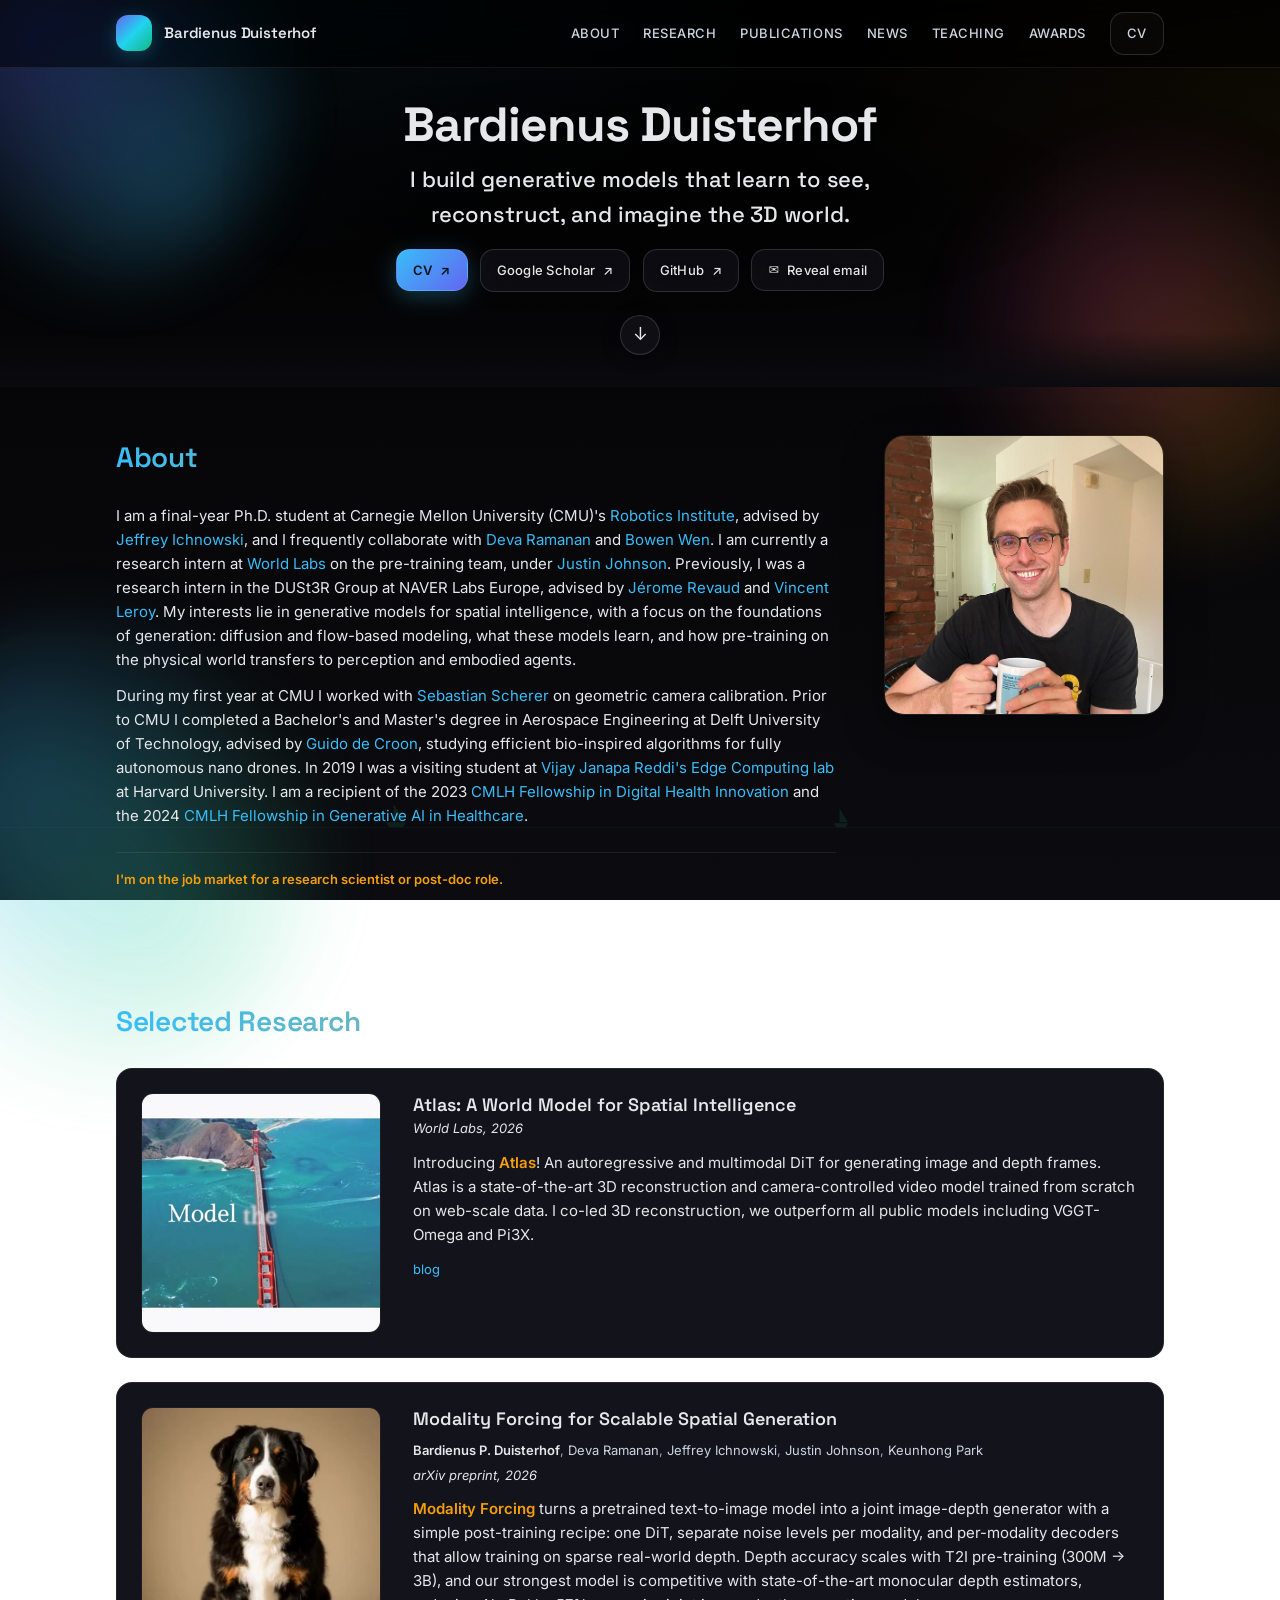
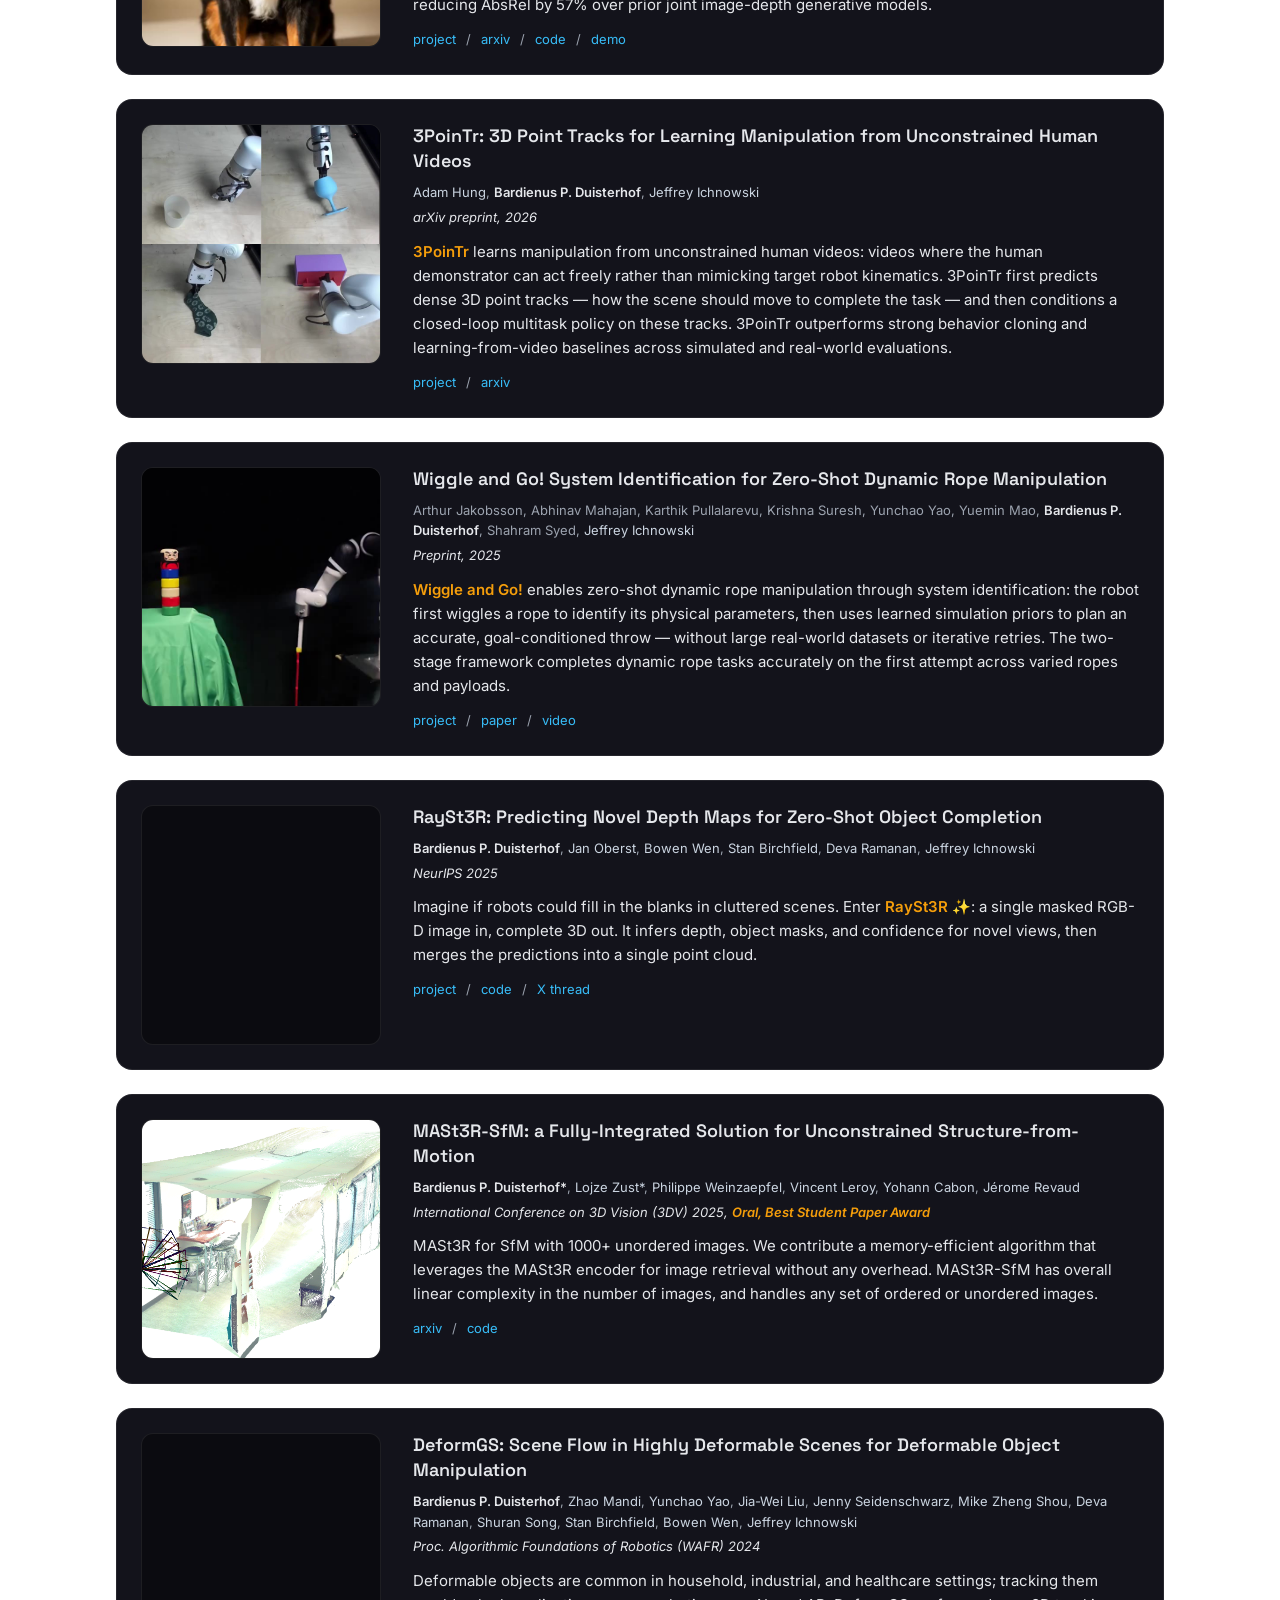
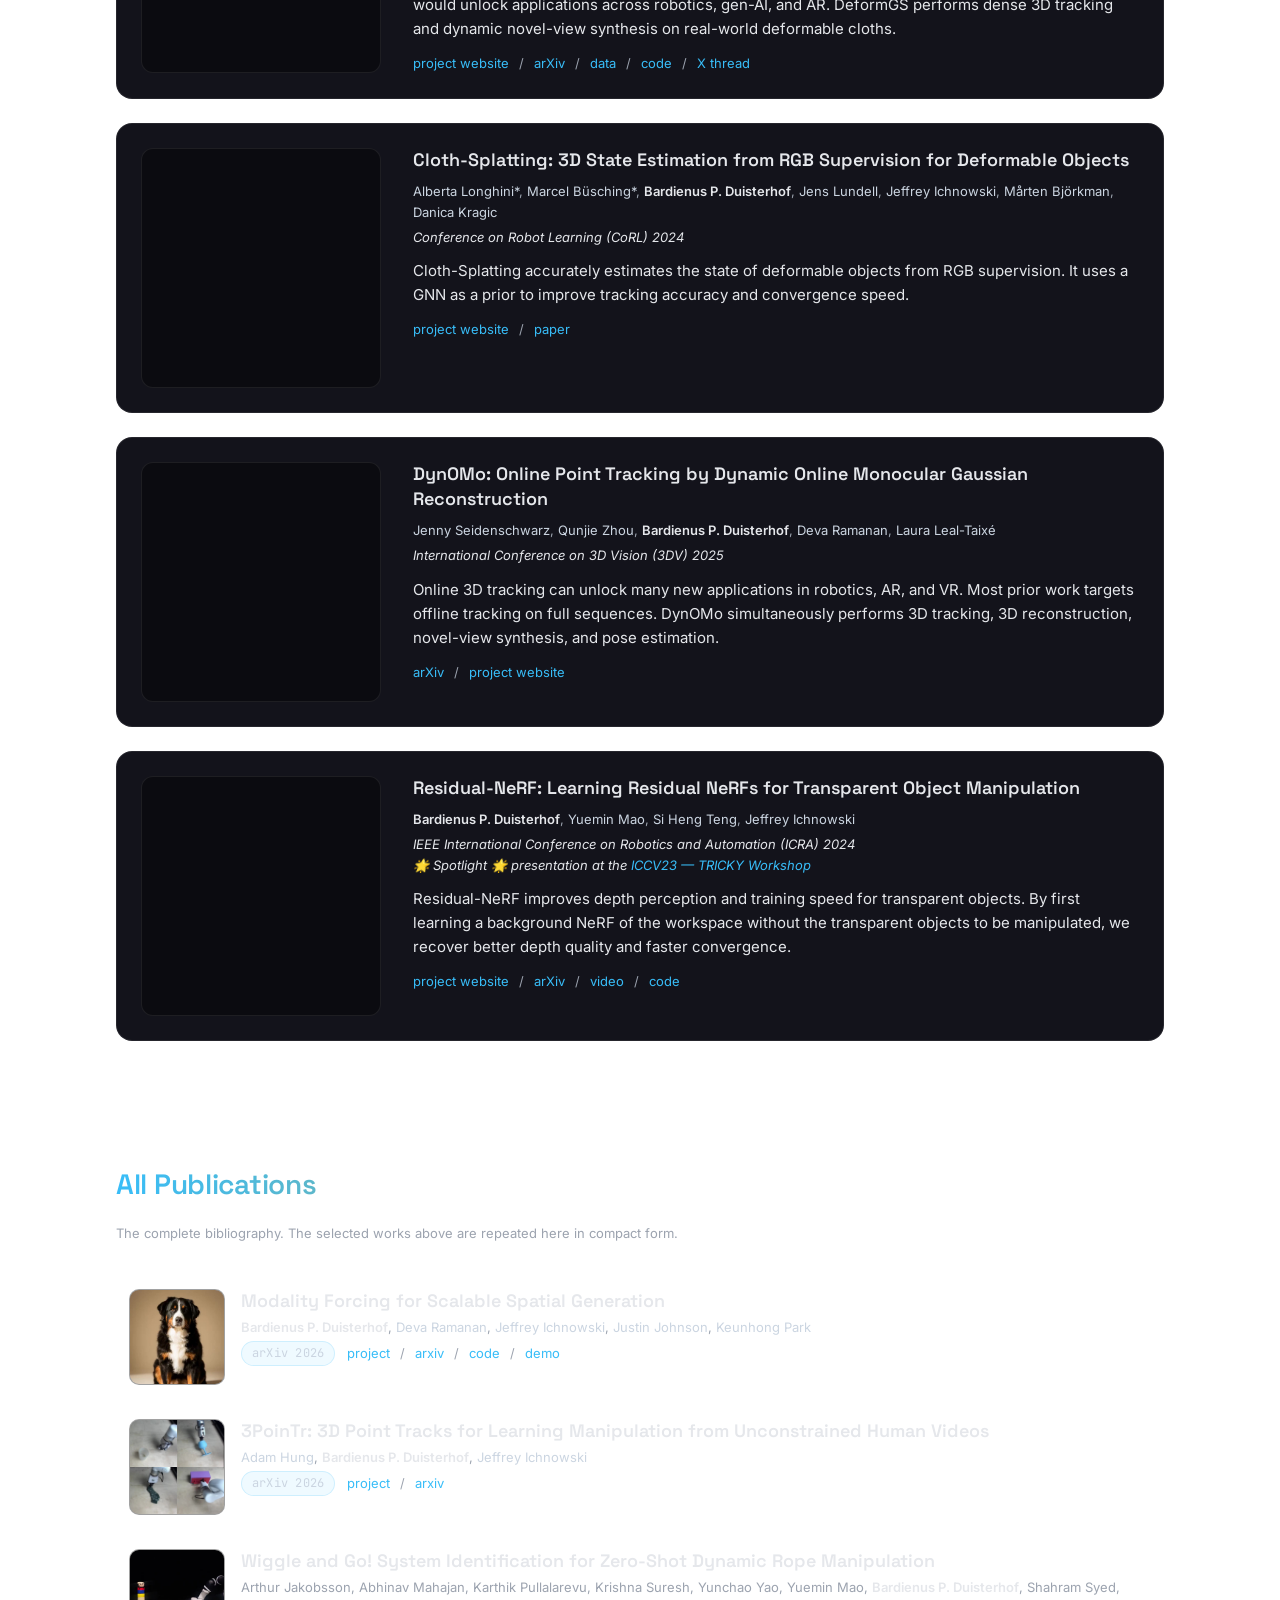
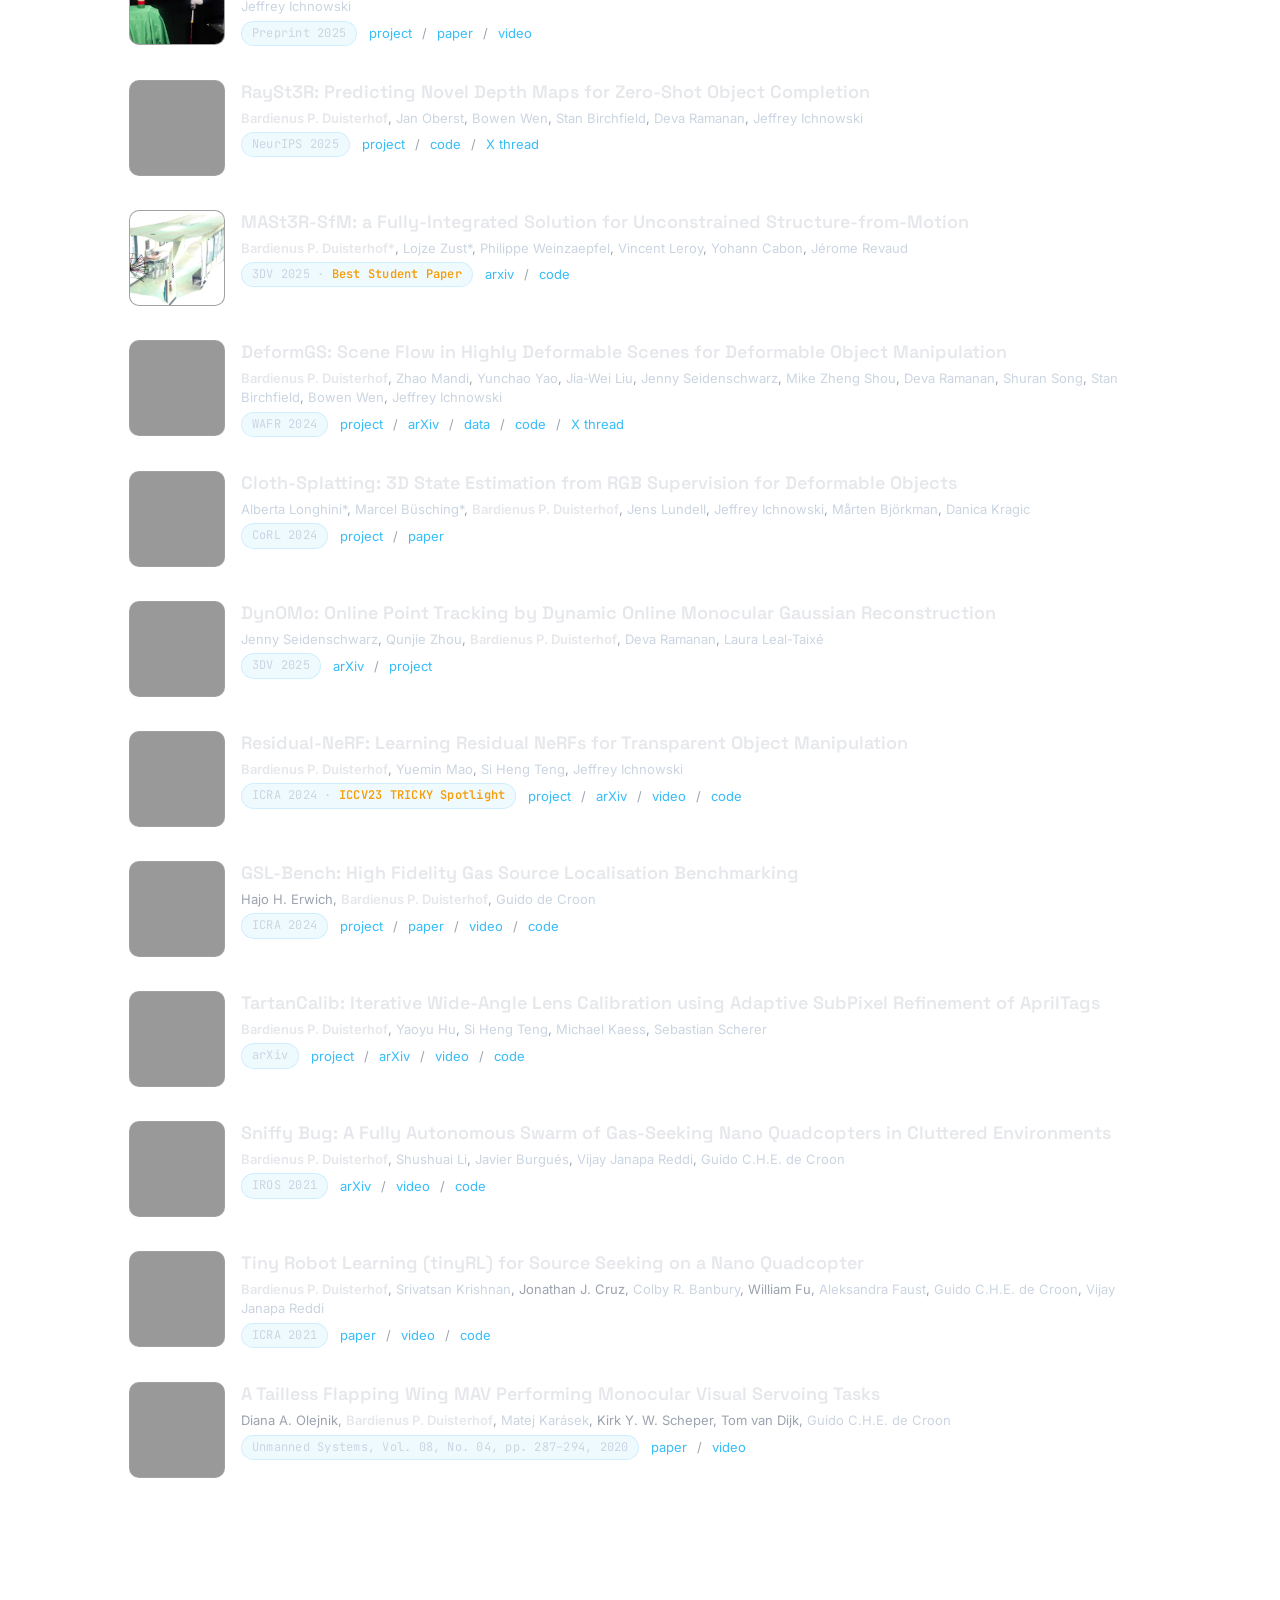
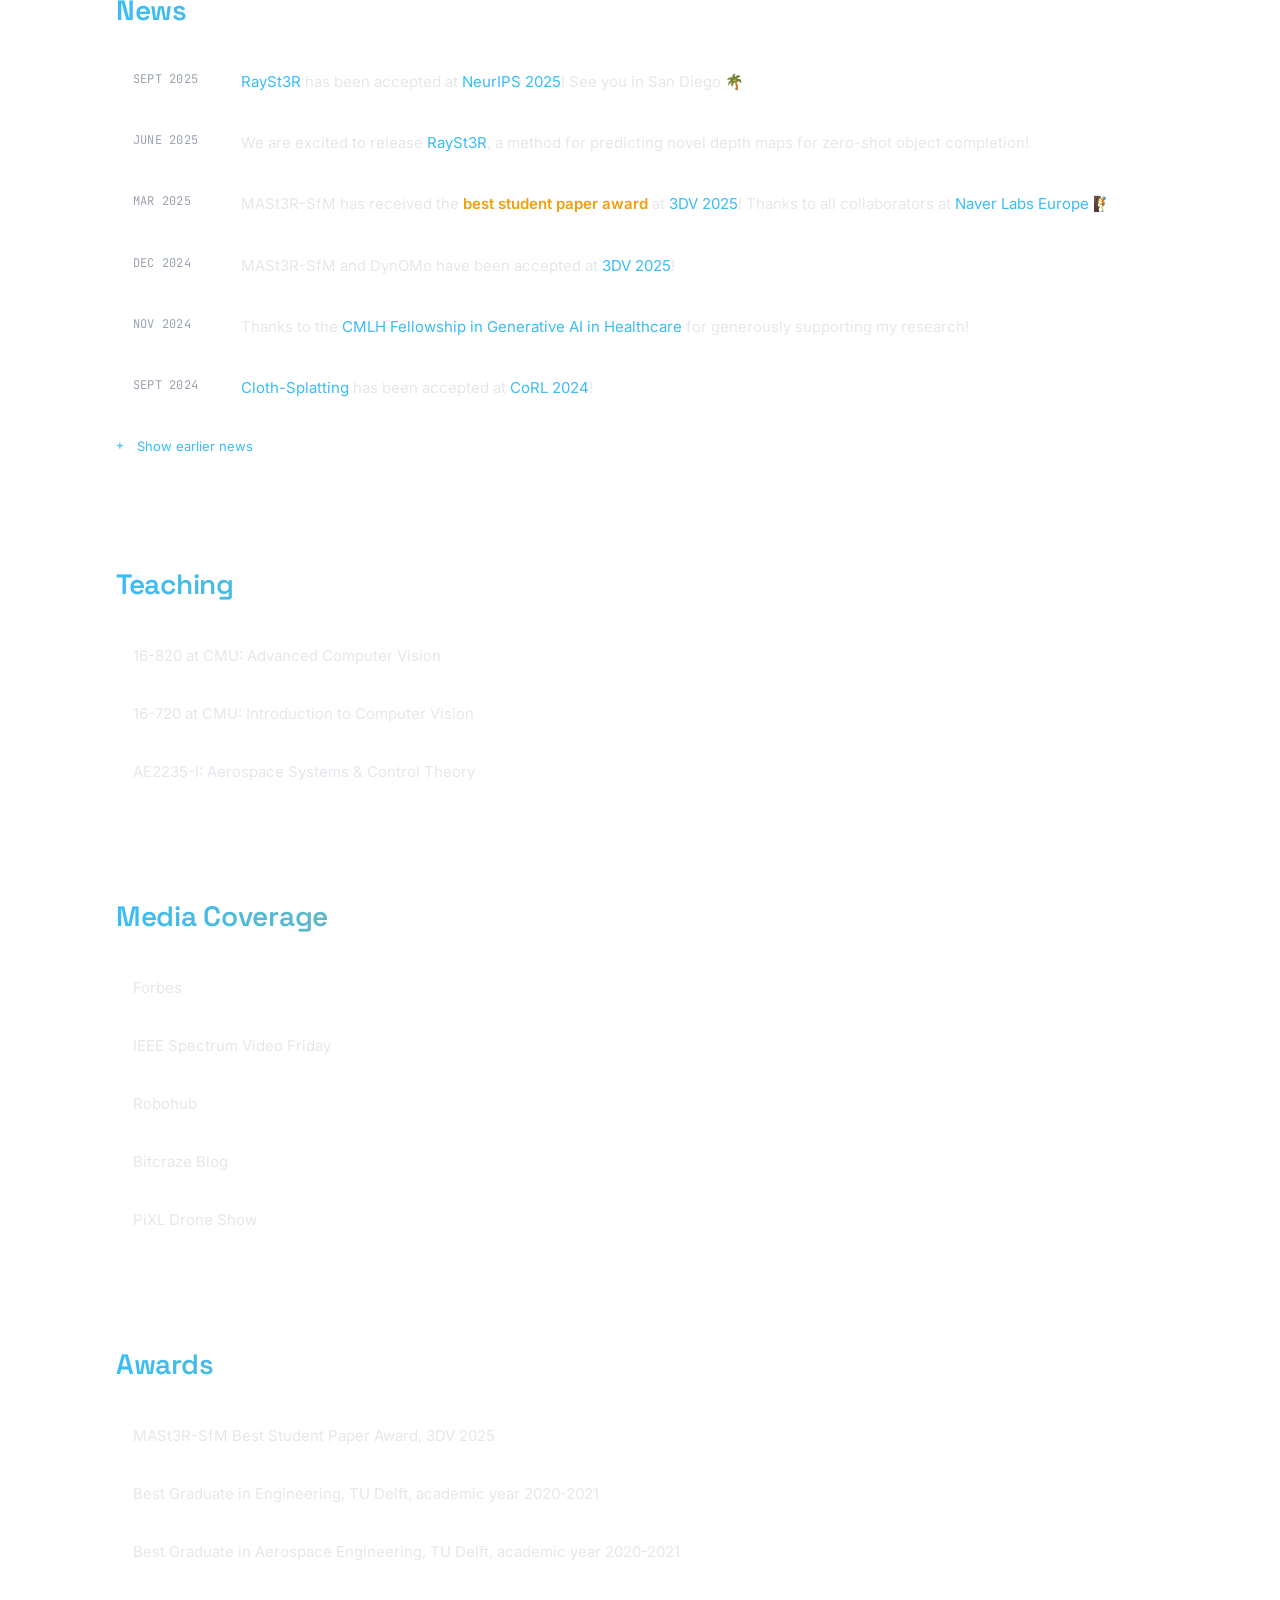
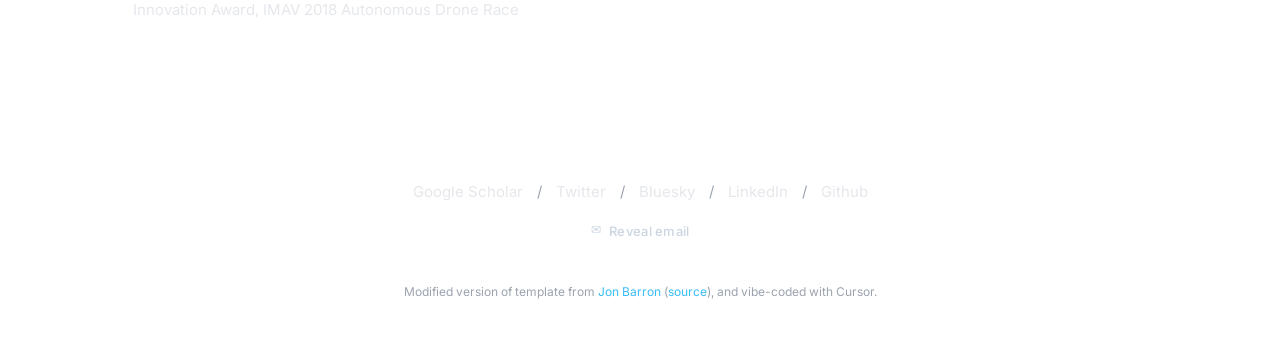
==== commit 58aedf07: "atlas text update Co-Authored-By: Claude Fable 5 <noreply@anthropic.com>" ====
--- a/index.html
+++ b/index.html
@@ -191,9 +191,10 @@
             </a>
             <p class="paper-venue"><em>World Labs, 2026</em></p>
             <p class="paper-summary">
-              We are introducing <span class="highlight-amber">Atlas</span>! An autoregressive and multimodal DiT
-              for generating image and depth frames. Atlas is a state-of-the-art 3D reconstruction model and
-              outperforms all open-source models.
+              Introducing <span class="highlight-amber">Atlas</span>! An autoregressive and multimodal DiT for
+              generating image and depth frames. Atlas is a state-of-the-art 3D reconstruction and
+              camera-controlled video model trained from scratch on web-scale data. I co-led 3D reconstruction,
+              we outperform all public models including VGGT-Omega and Pi3X.
             </p>
             <p class="paper-links">
               <a href="https://www.worldlabs.ai/blog/atlas" target="_blank" rel="noopener">blog</a>
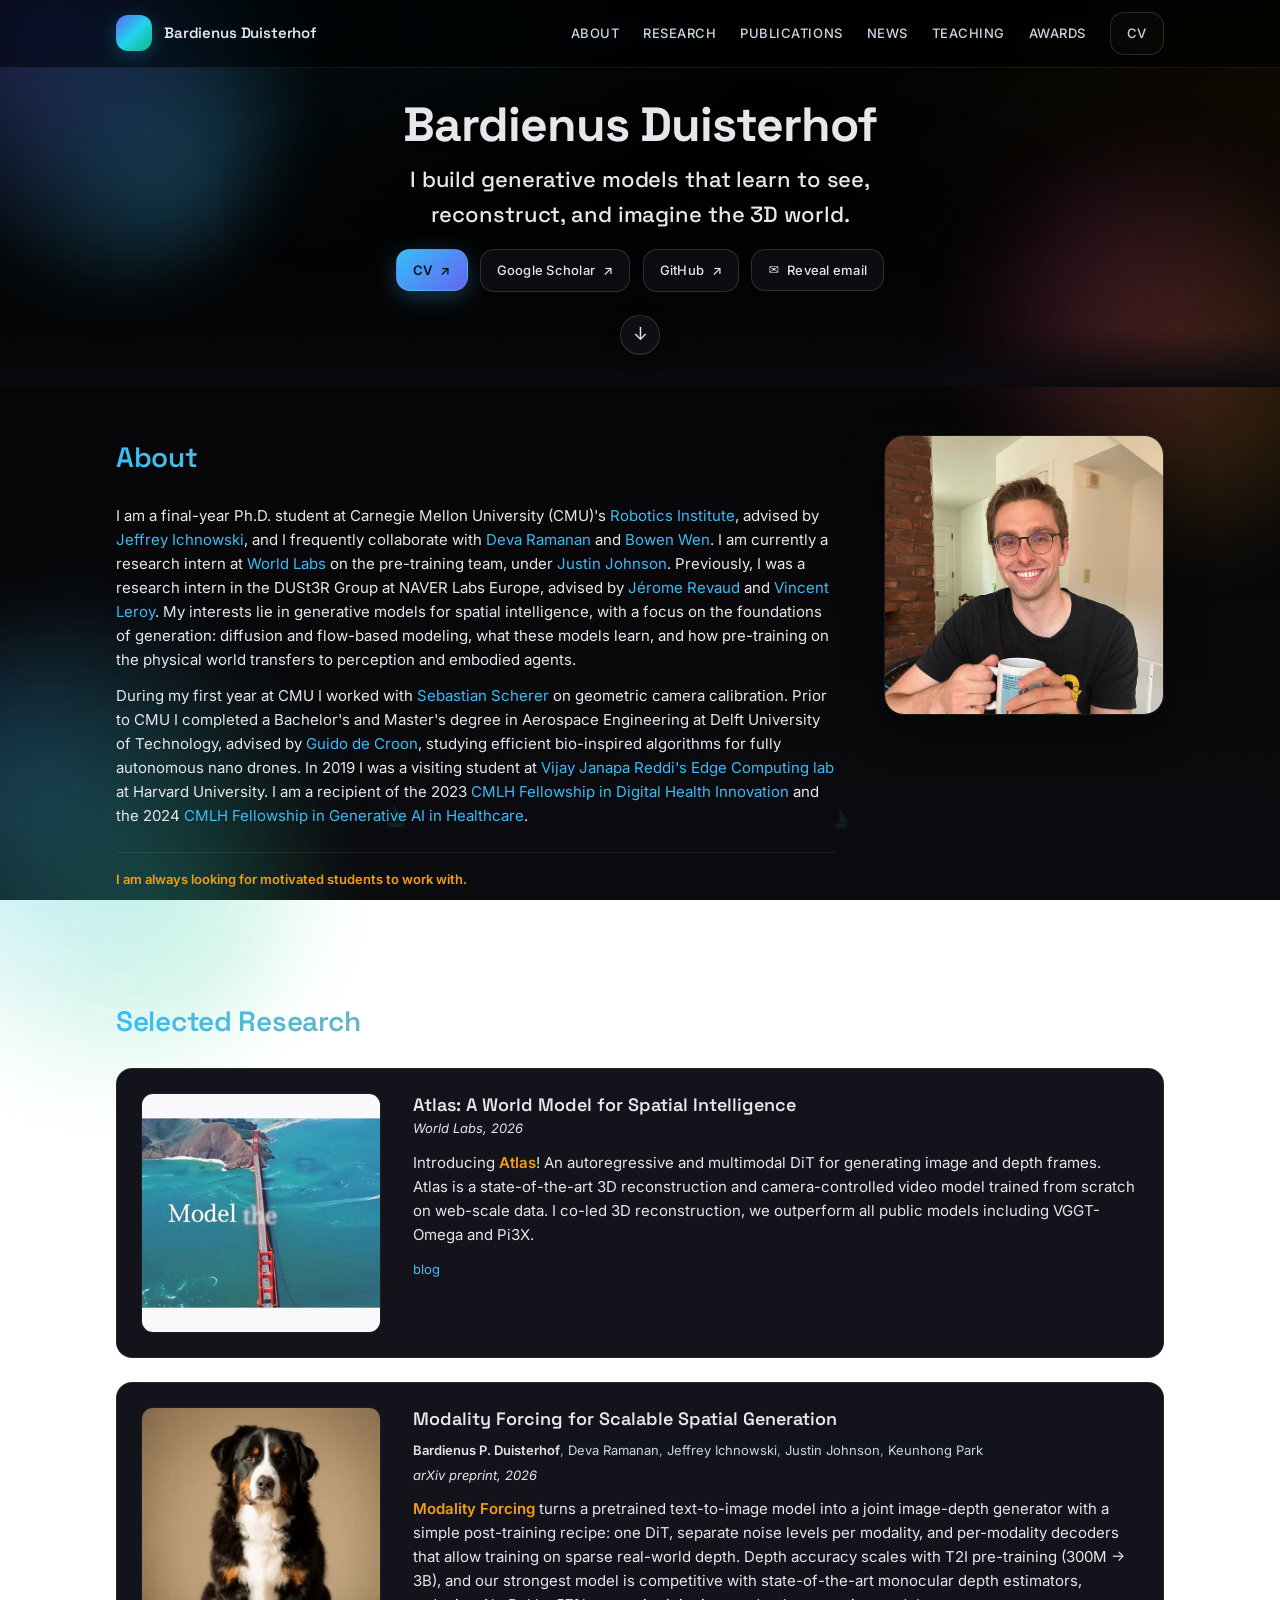
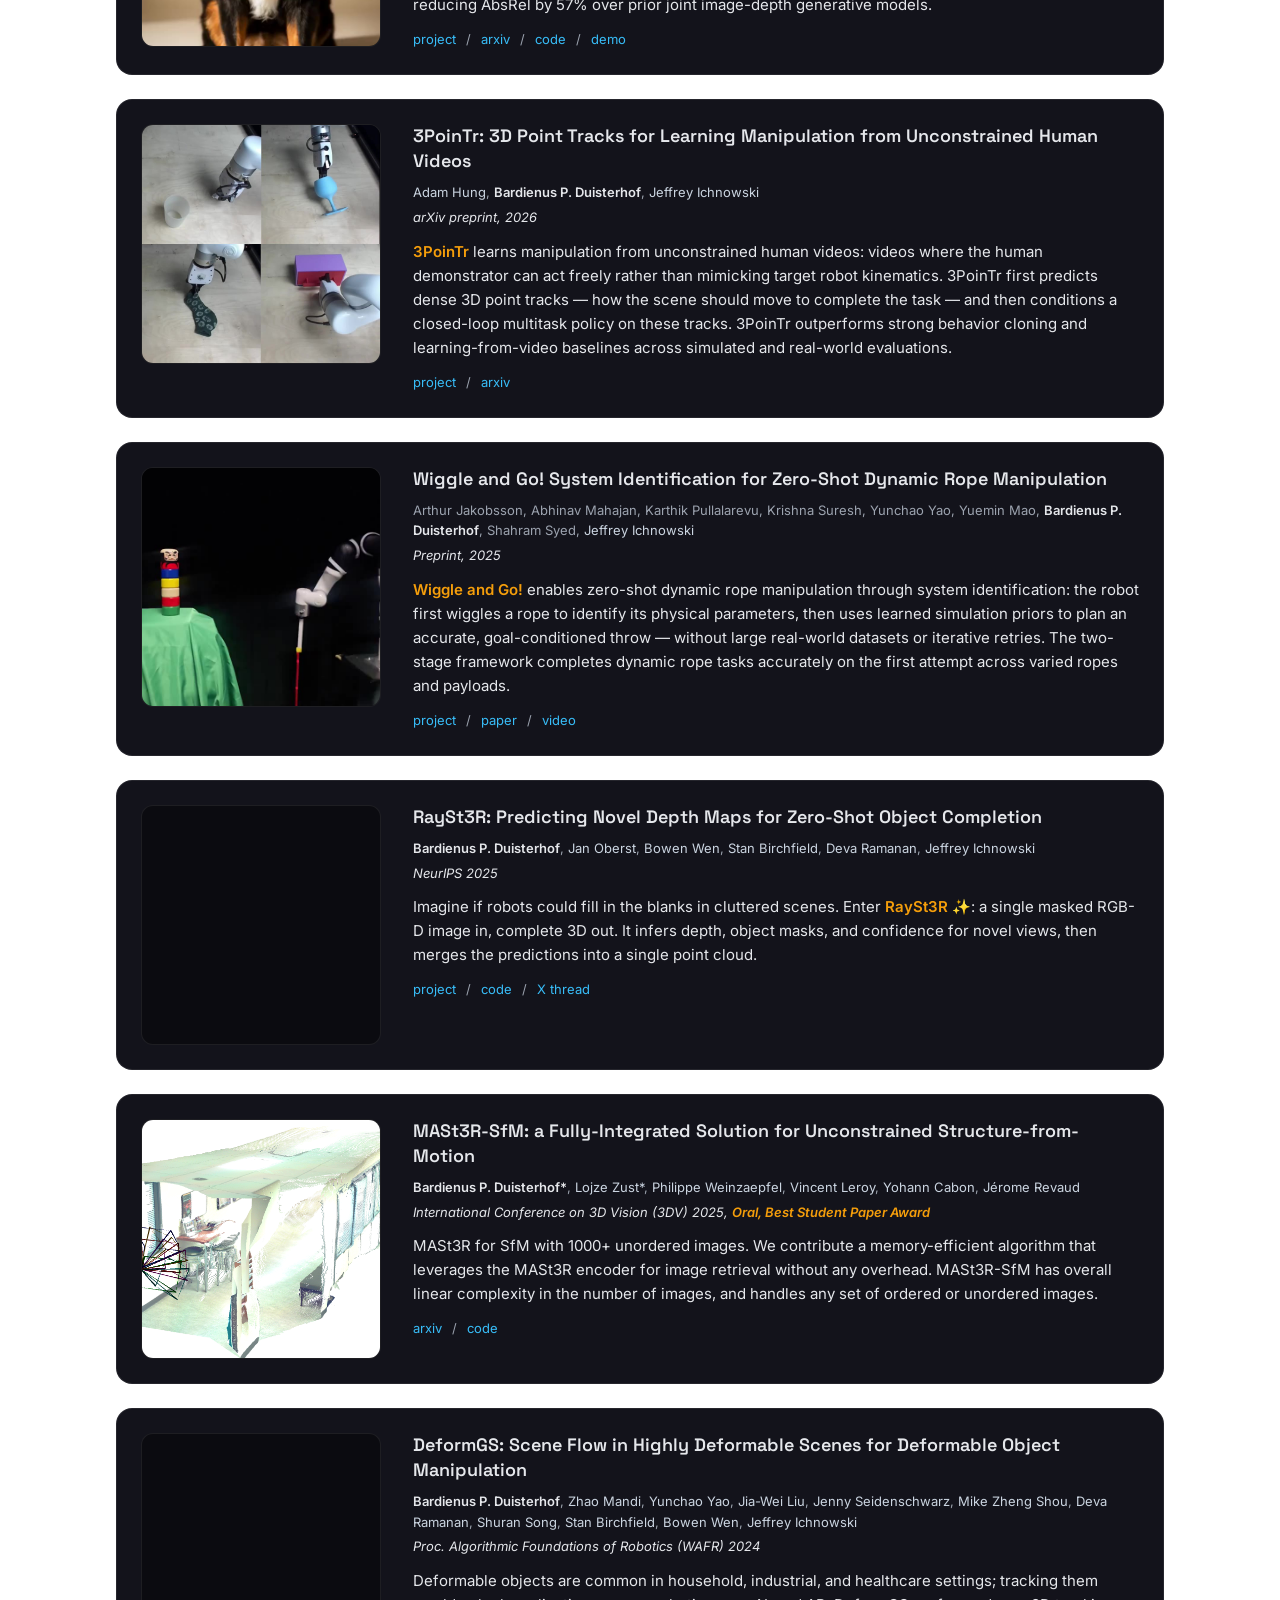
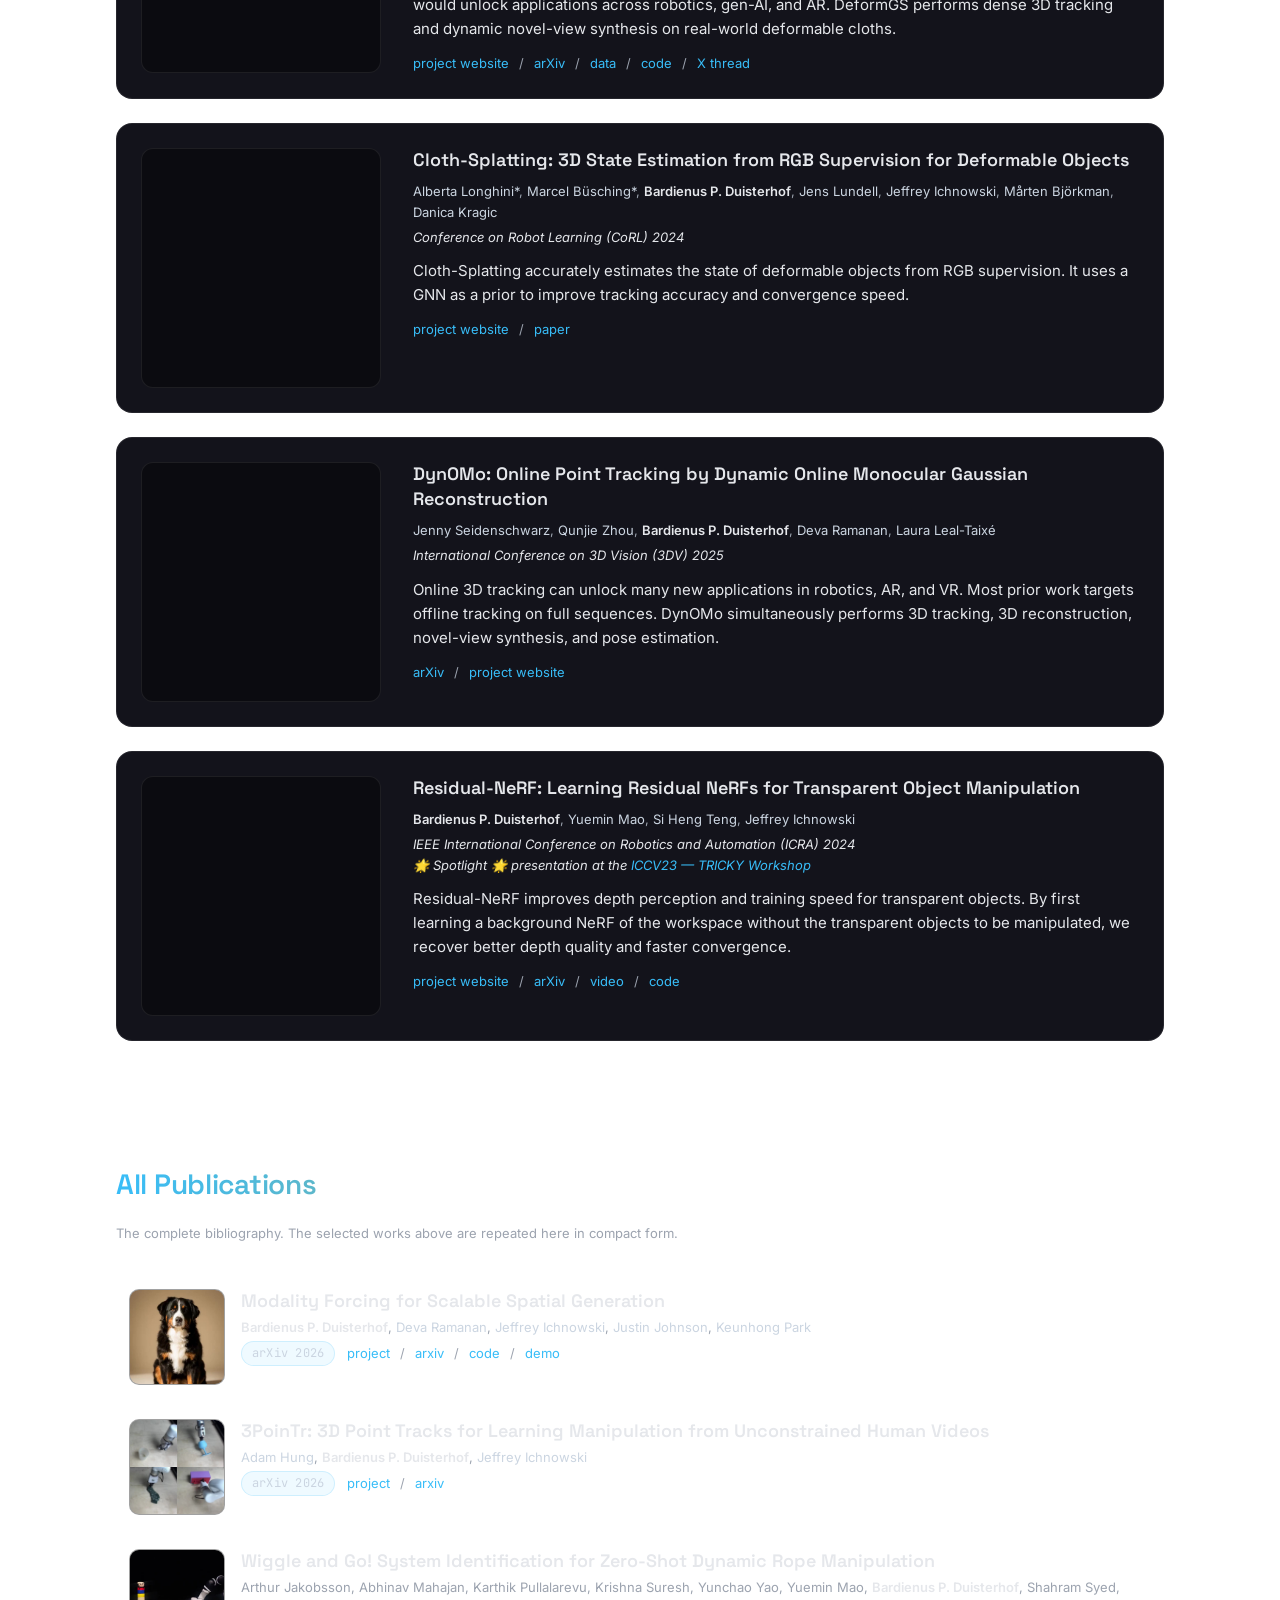
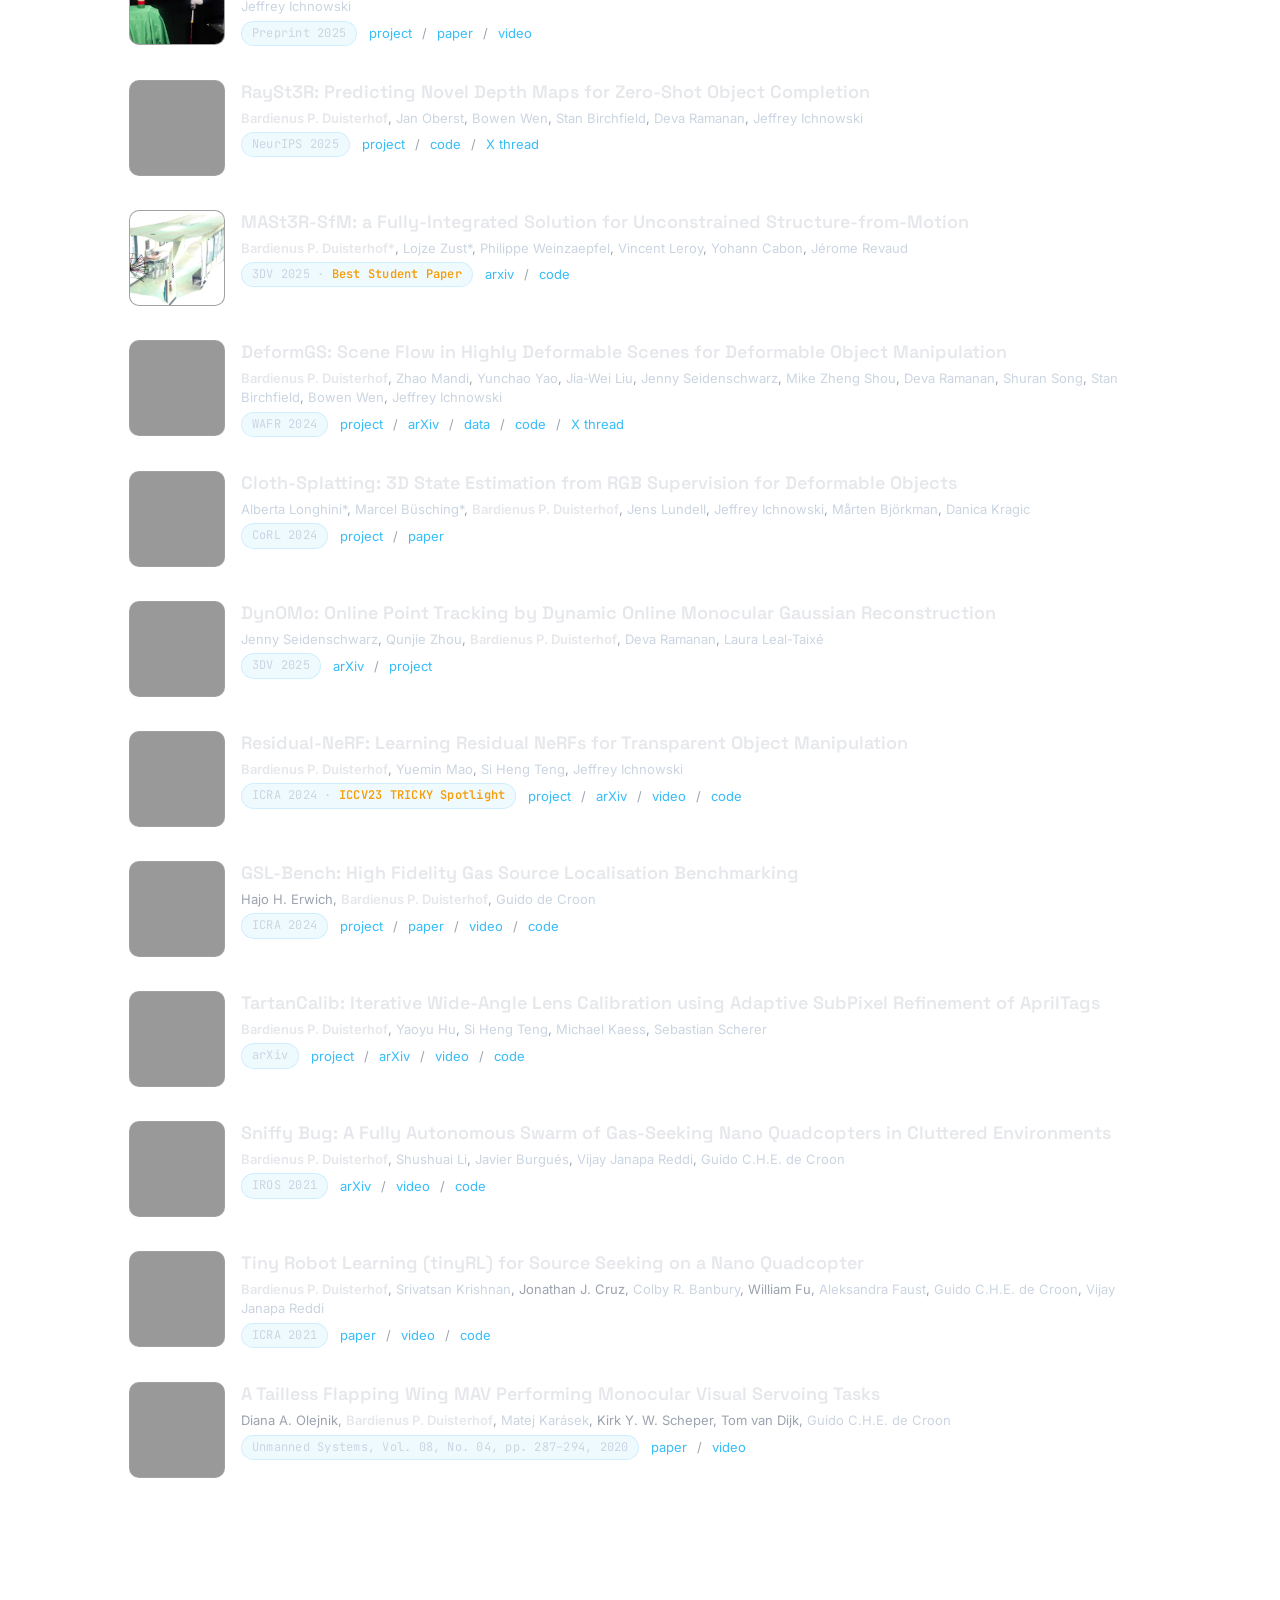
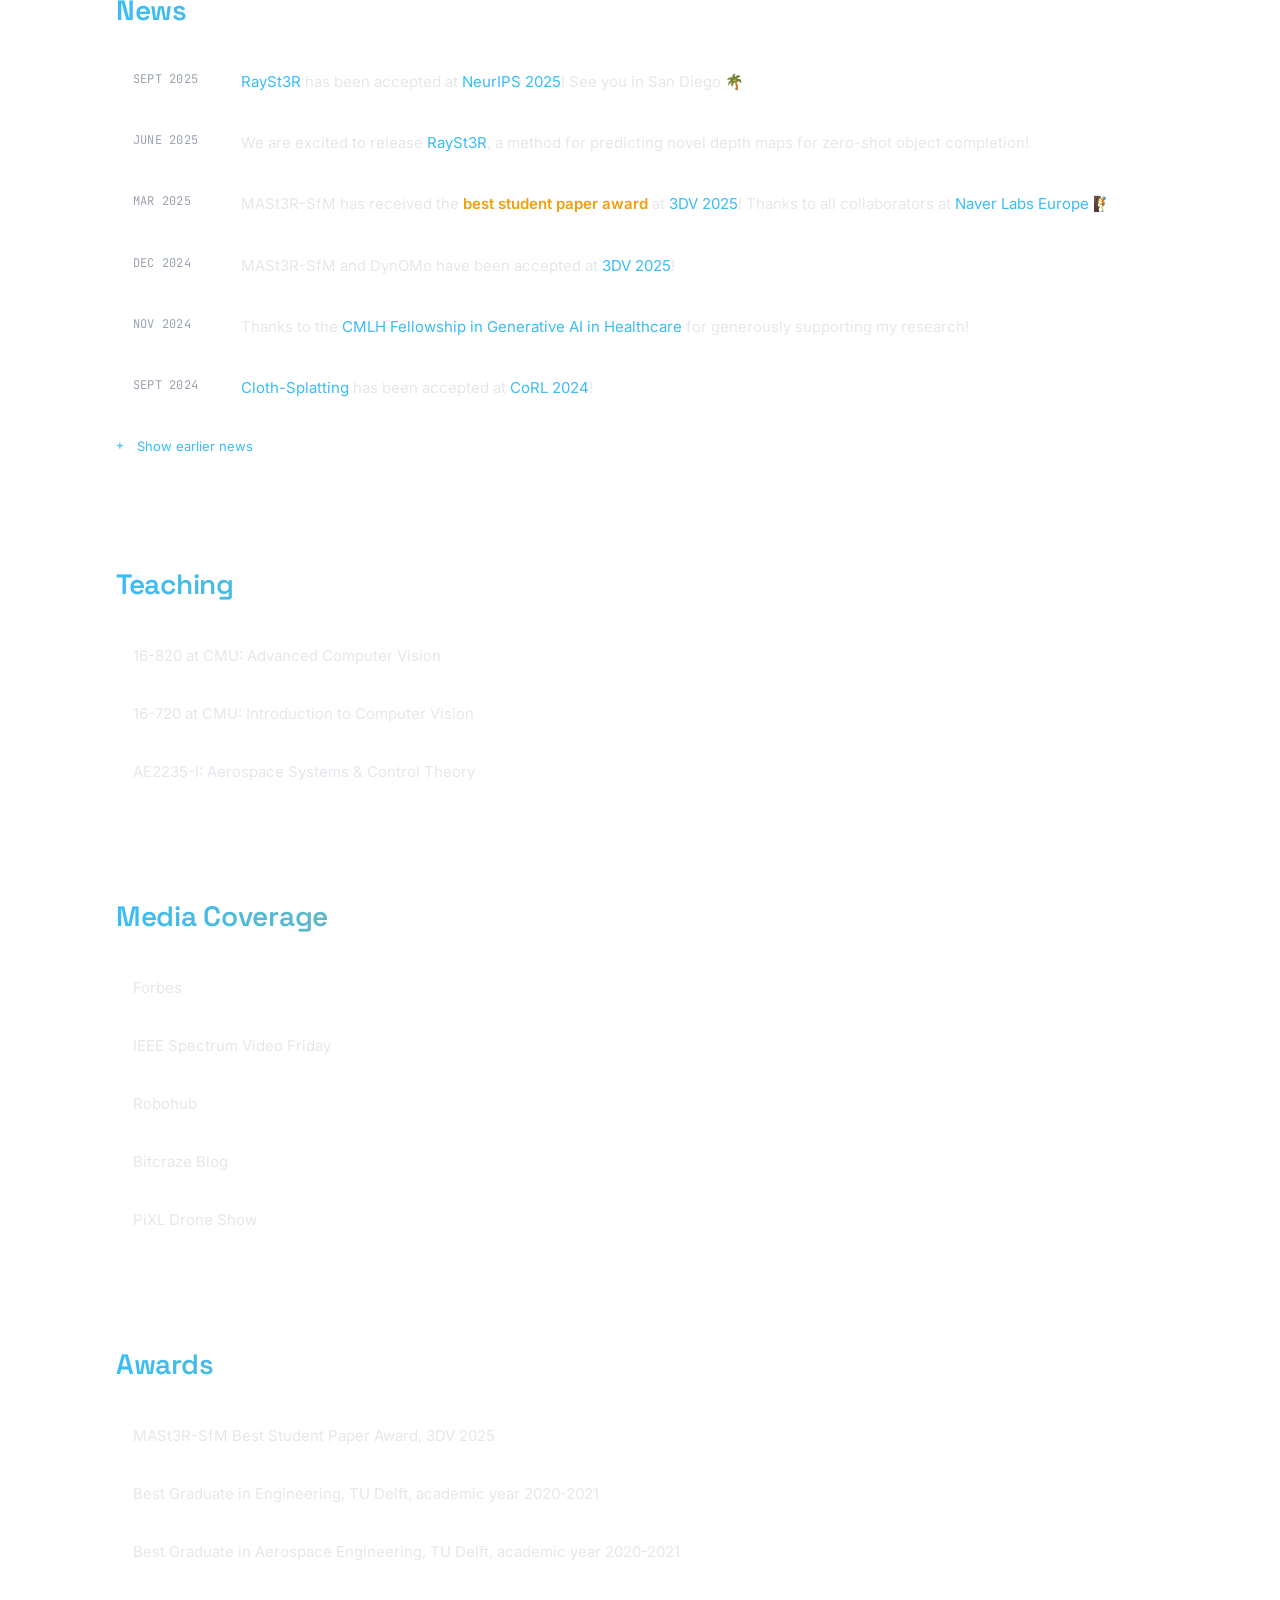
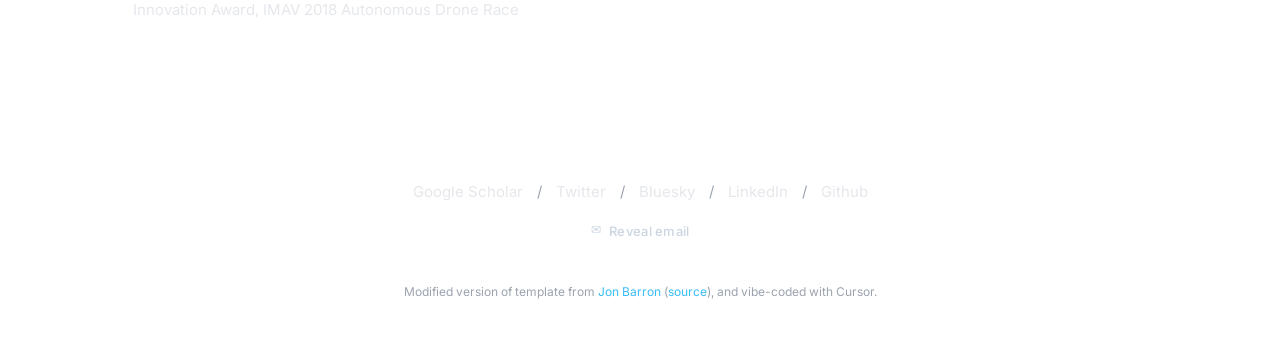
==== commit 4bc842b0: "update Co-Authored-By: Claude Fable 5 <noreply@anthropic.com>" ====
--- a/index.html
+++ b/index.html
@@ -139,7 +139,7 @@
             <a href="https://www.cs.cmu.edu/cmlh/2024-generative-ai-fellows">CMLH Fellowship in Generative AI in Healthcare</a>.
           </p>
           <p class="about-collab">
-            <span class="highlight-amber">I'm on the job market for a research scientist or post-doc role.</span>
+            <span class="highlight-amber">I am always looking for motivated students to work with.</span>
           </p>
         </div>
         <aside class="about-photo reveal">
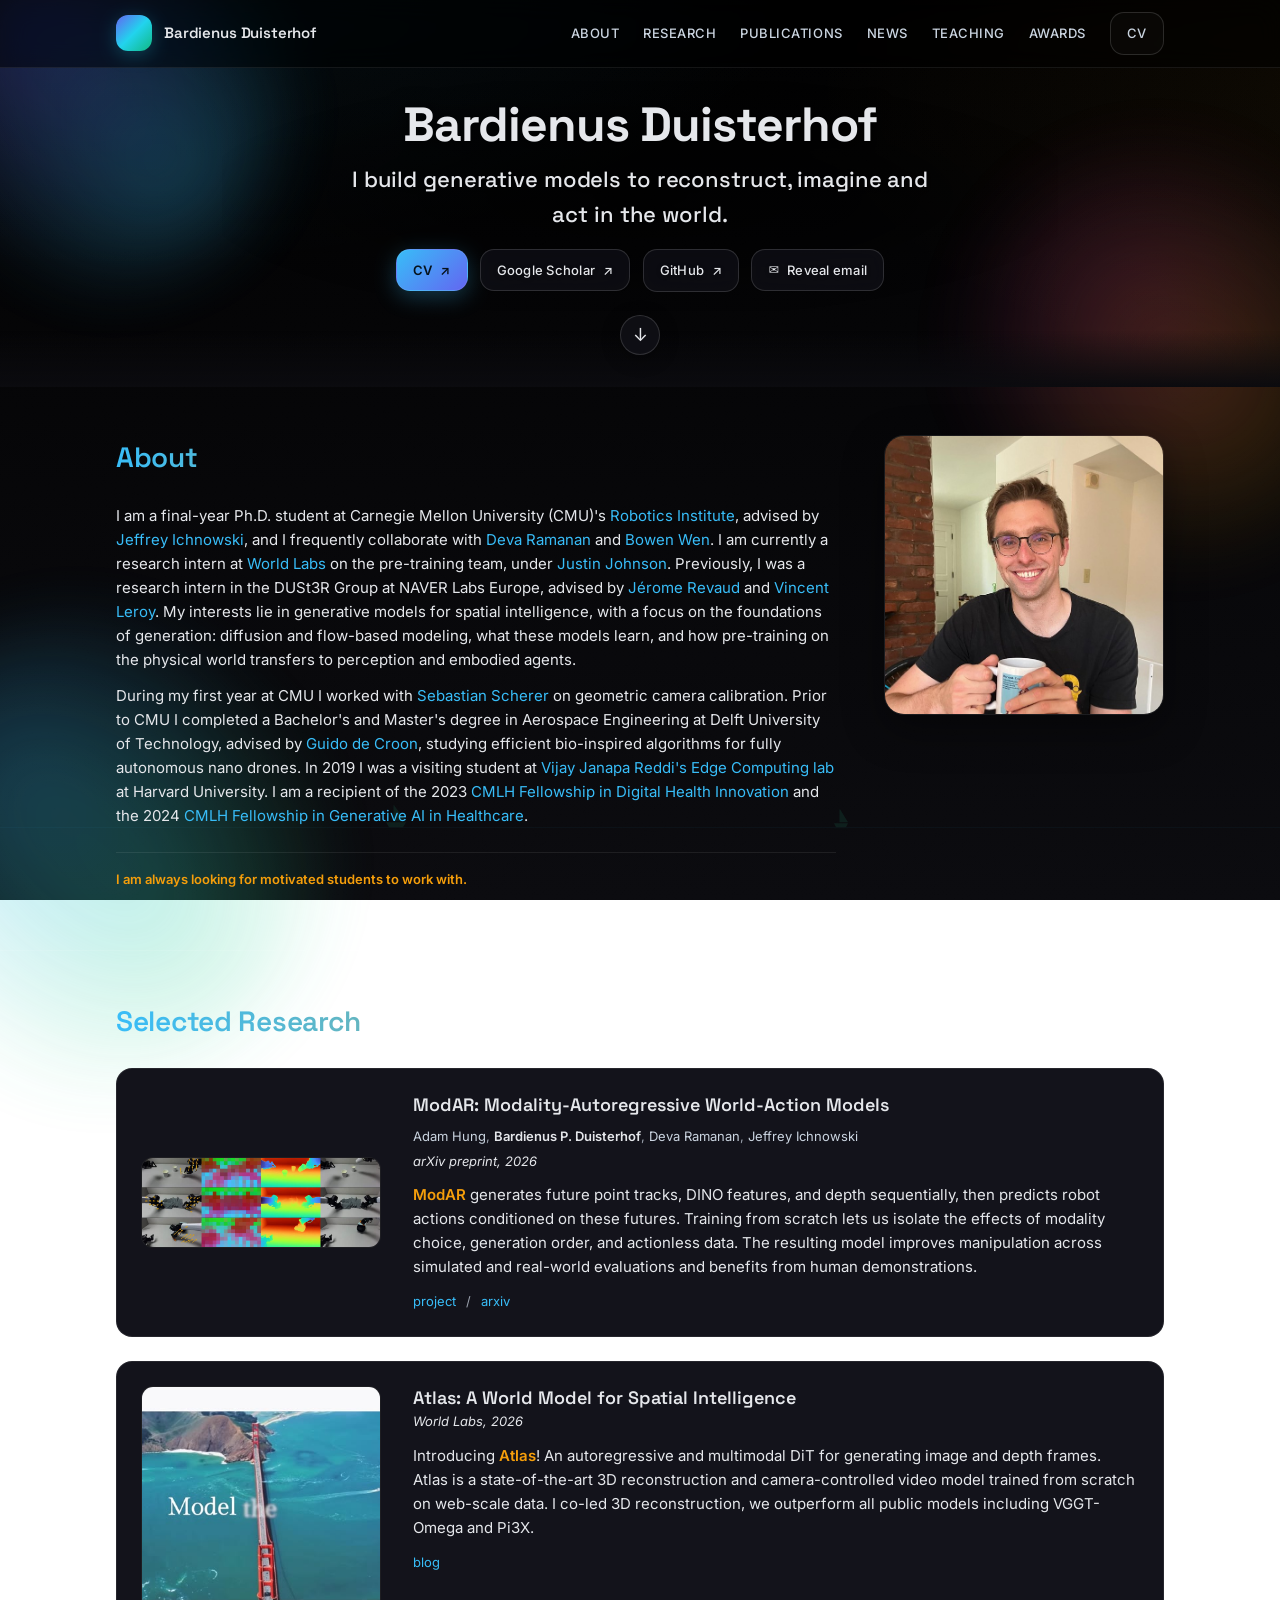
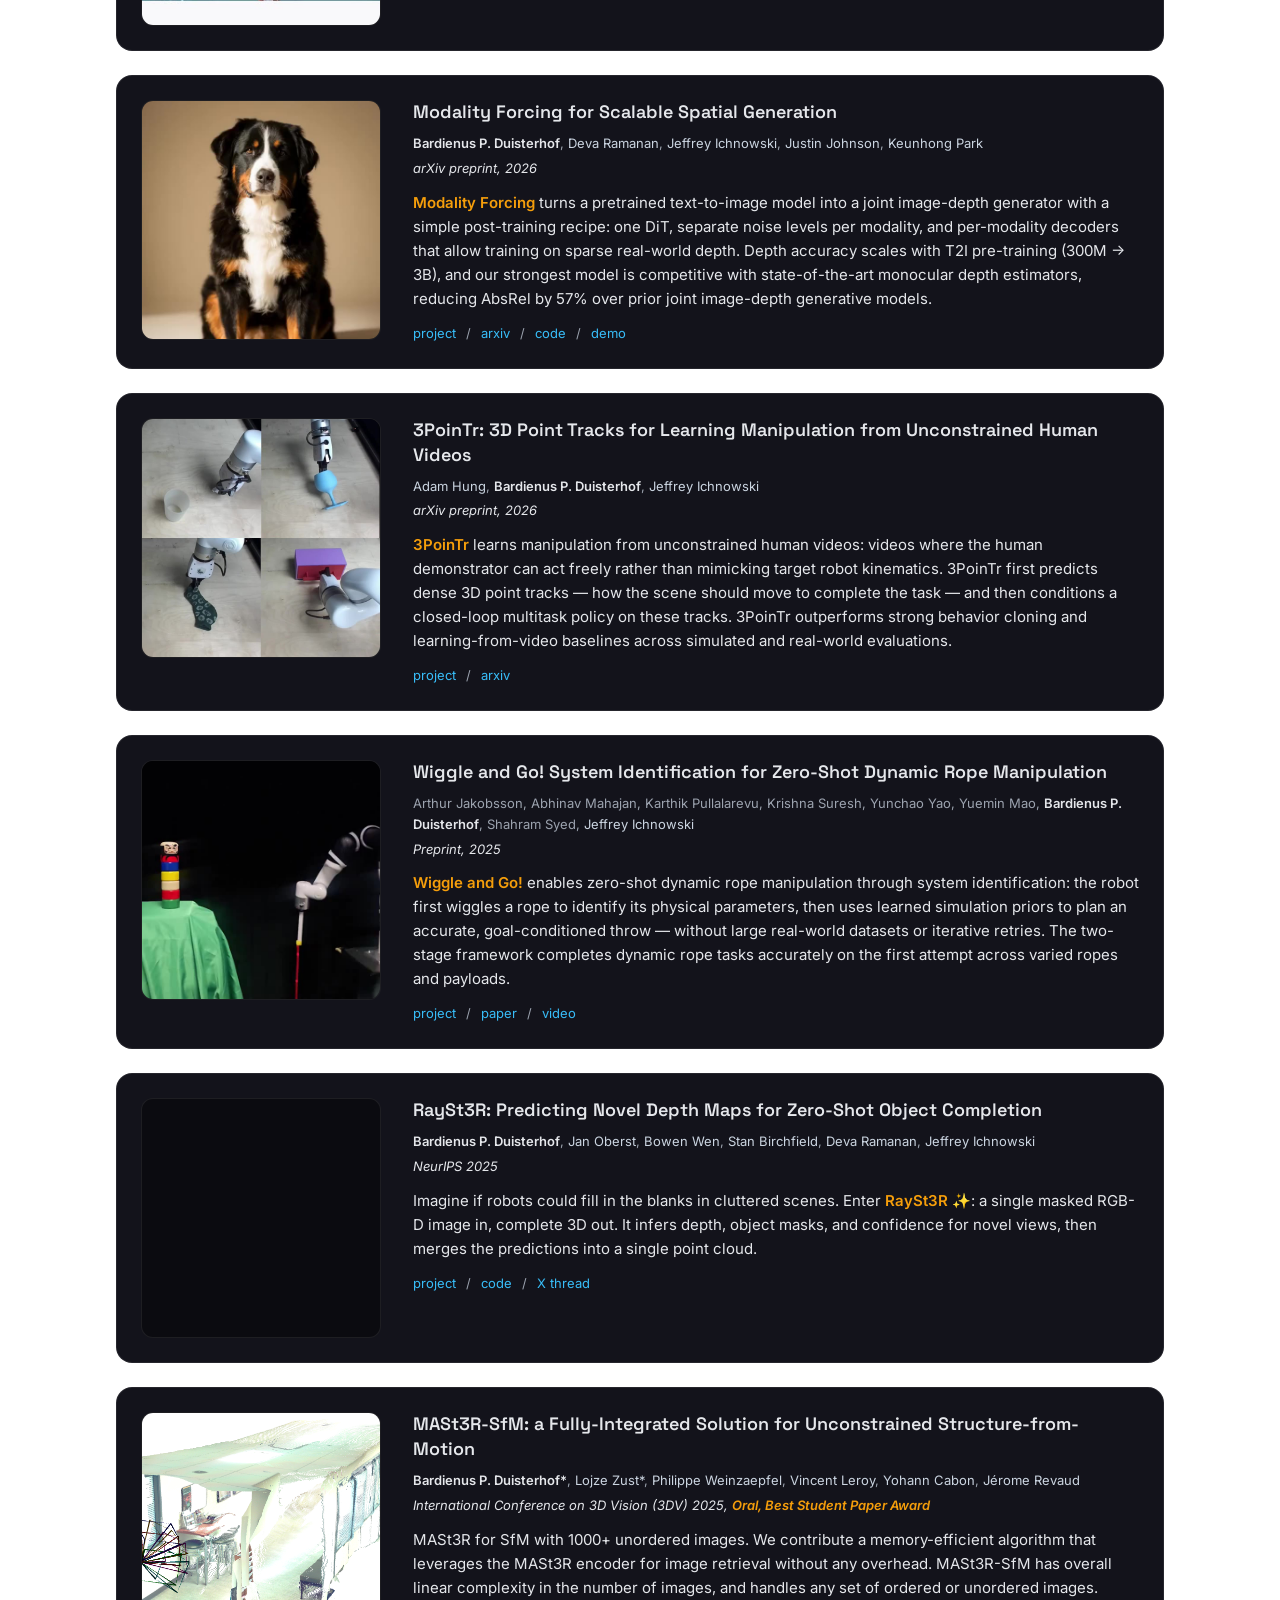
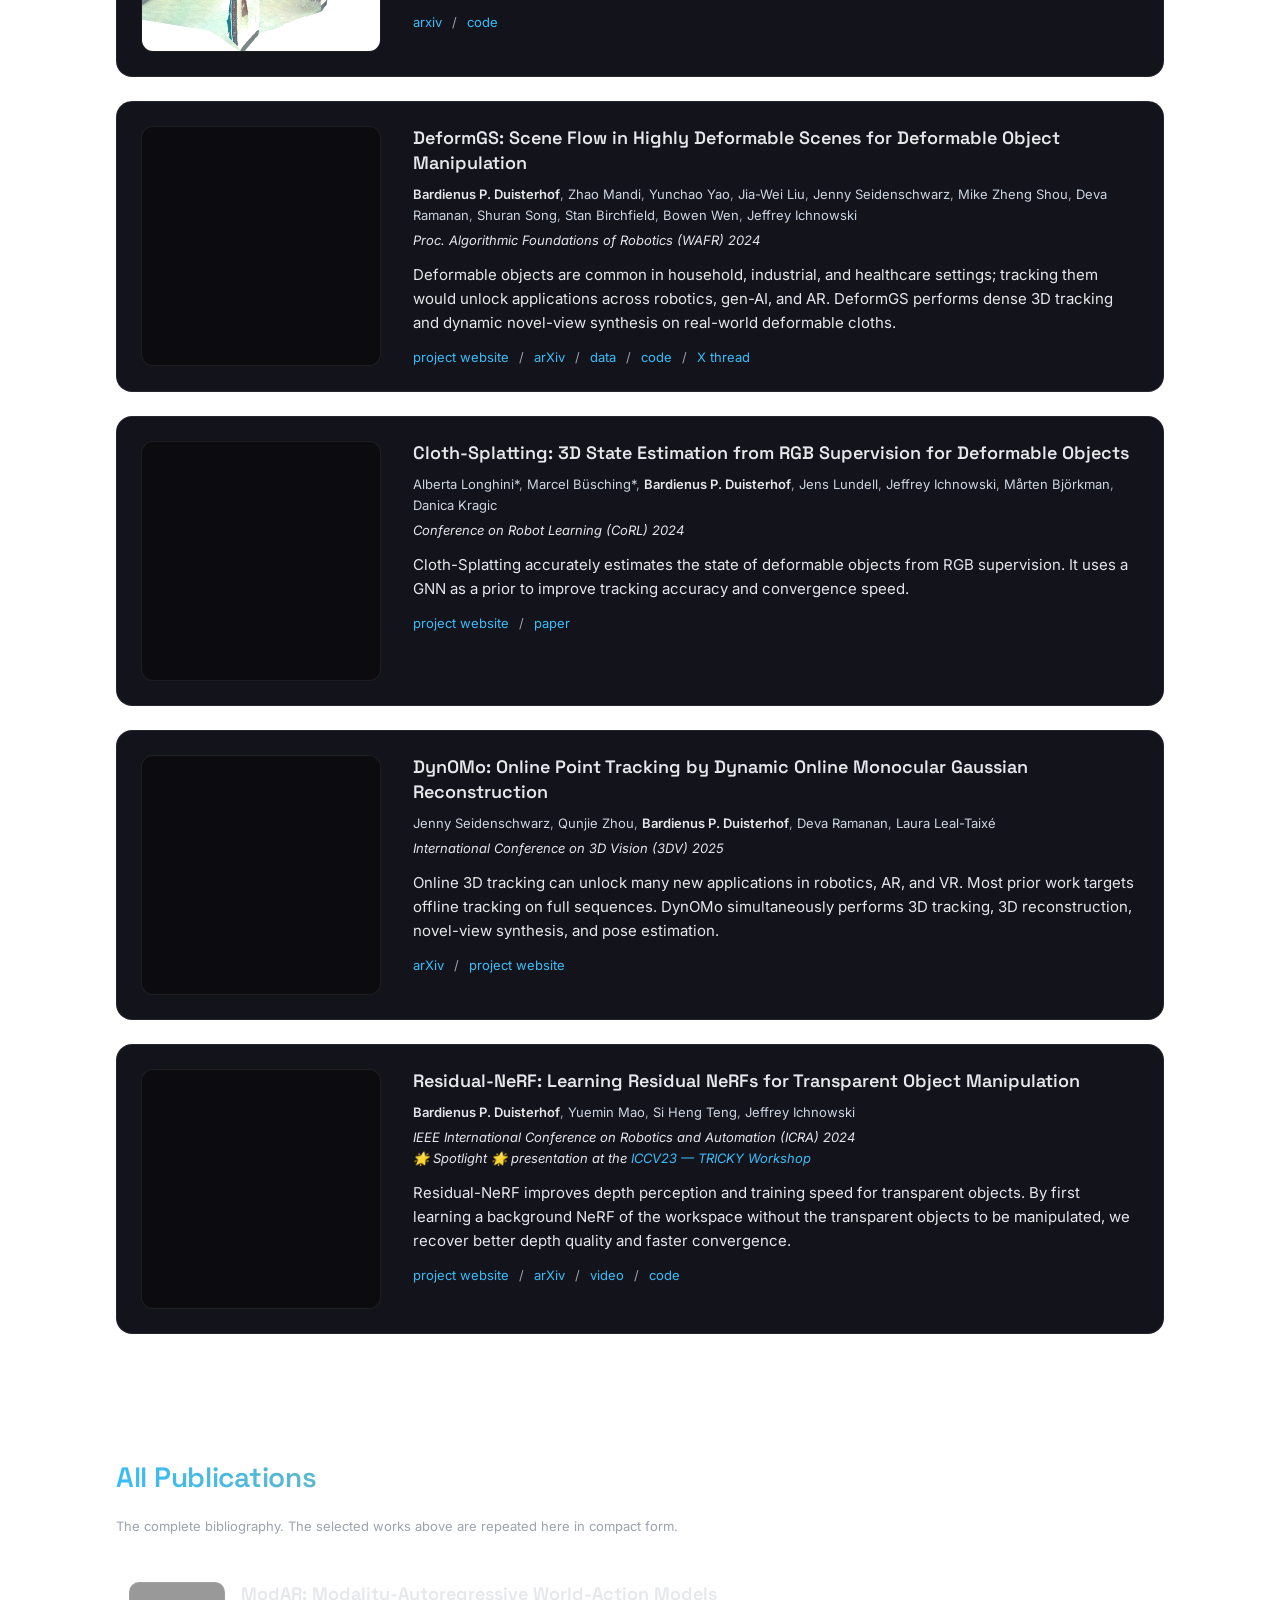
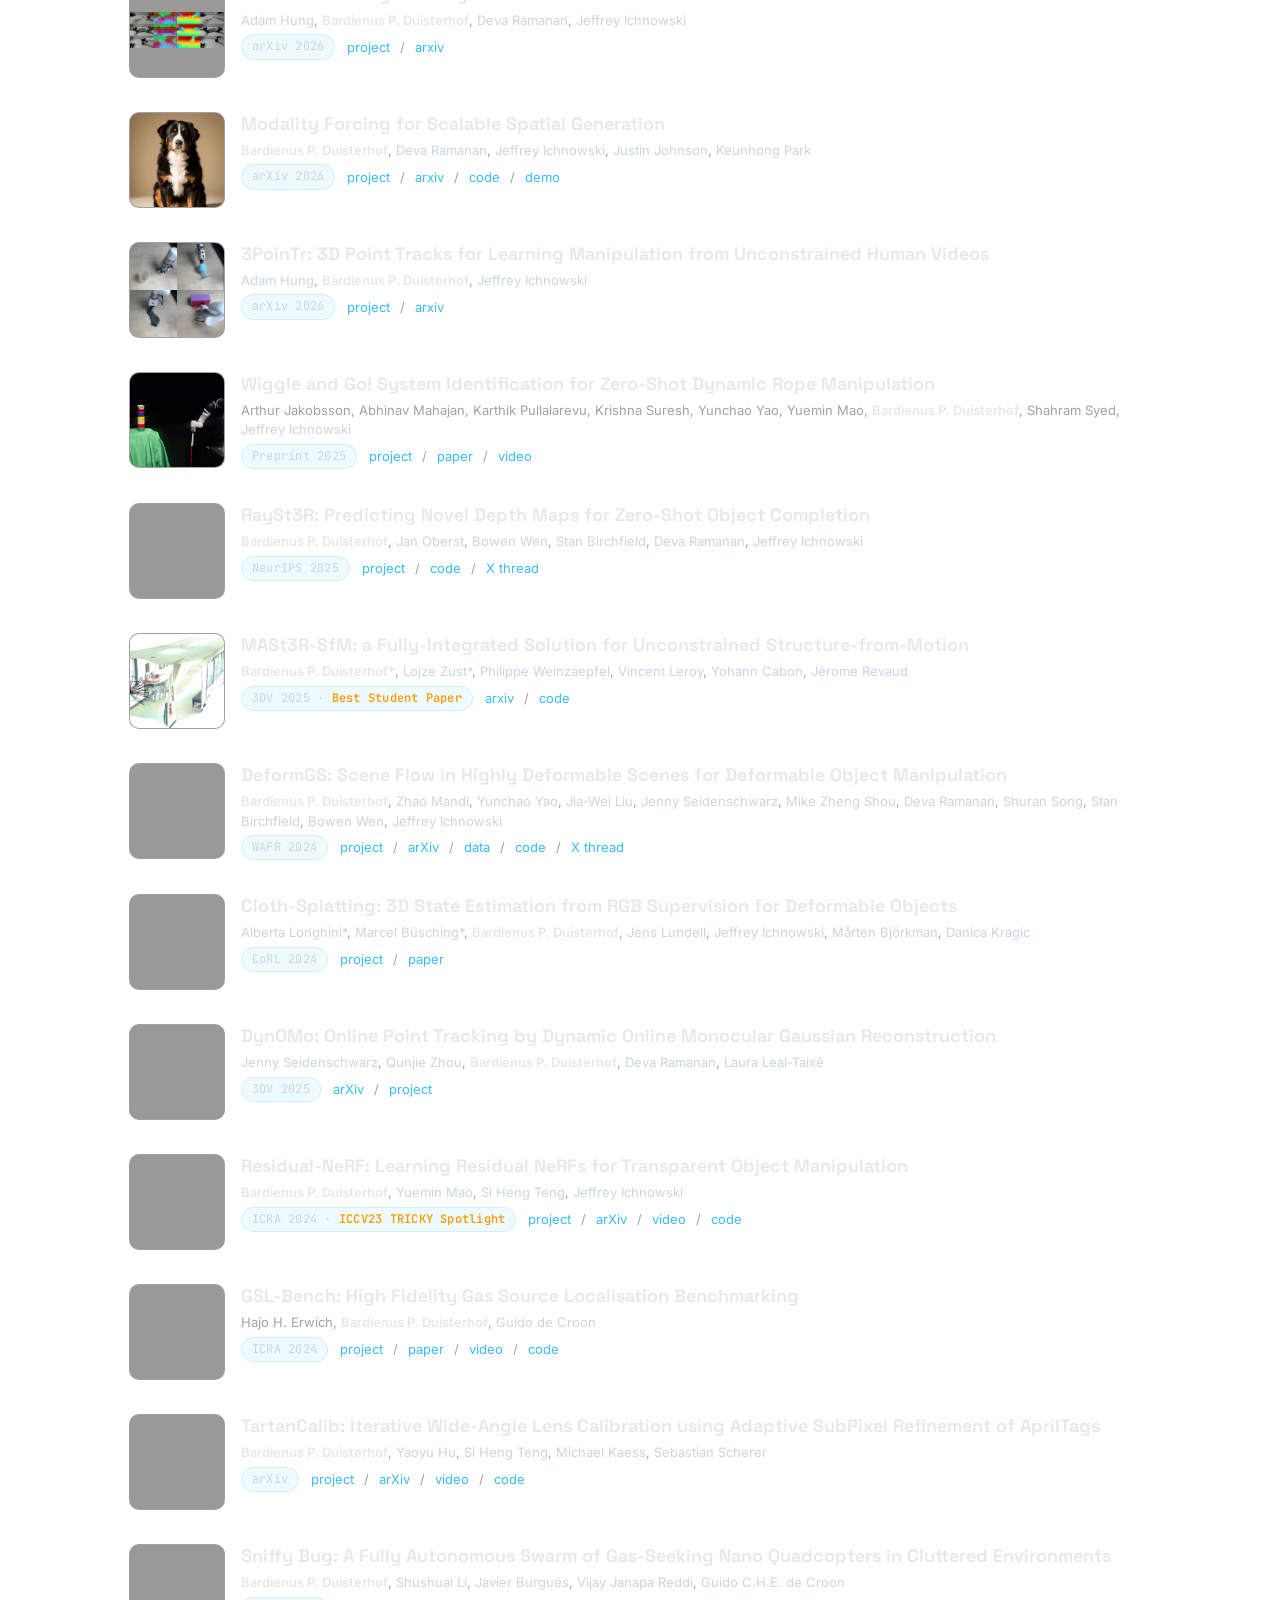
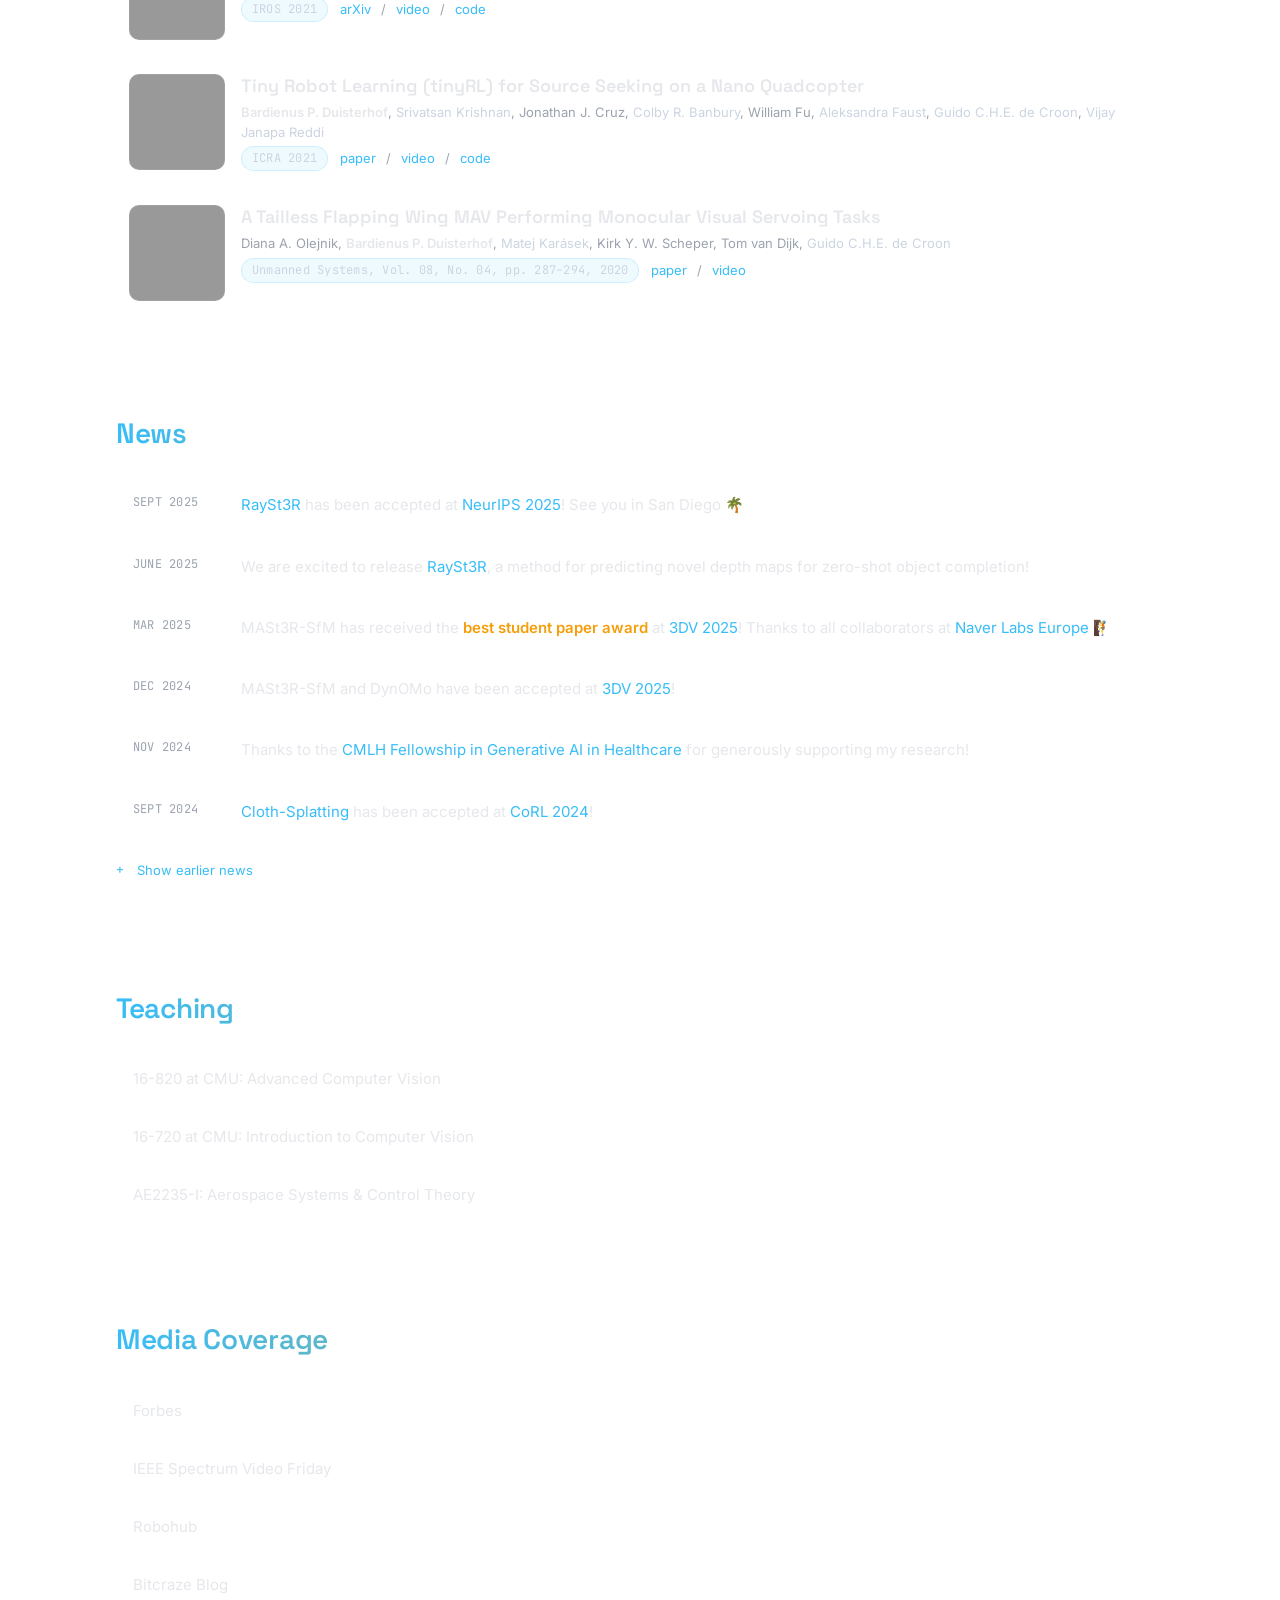
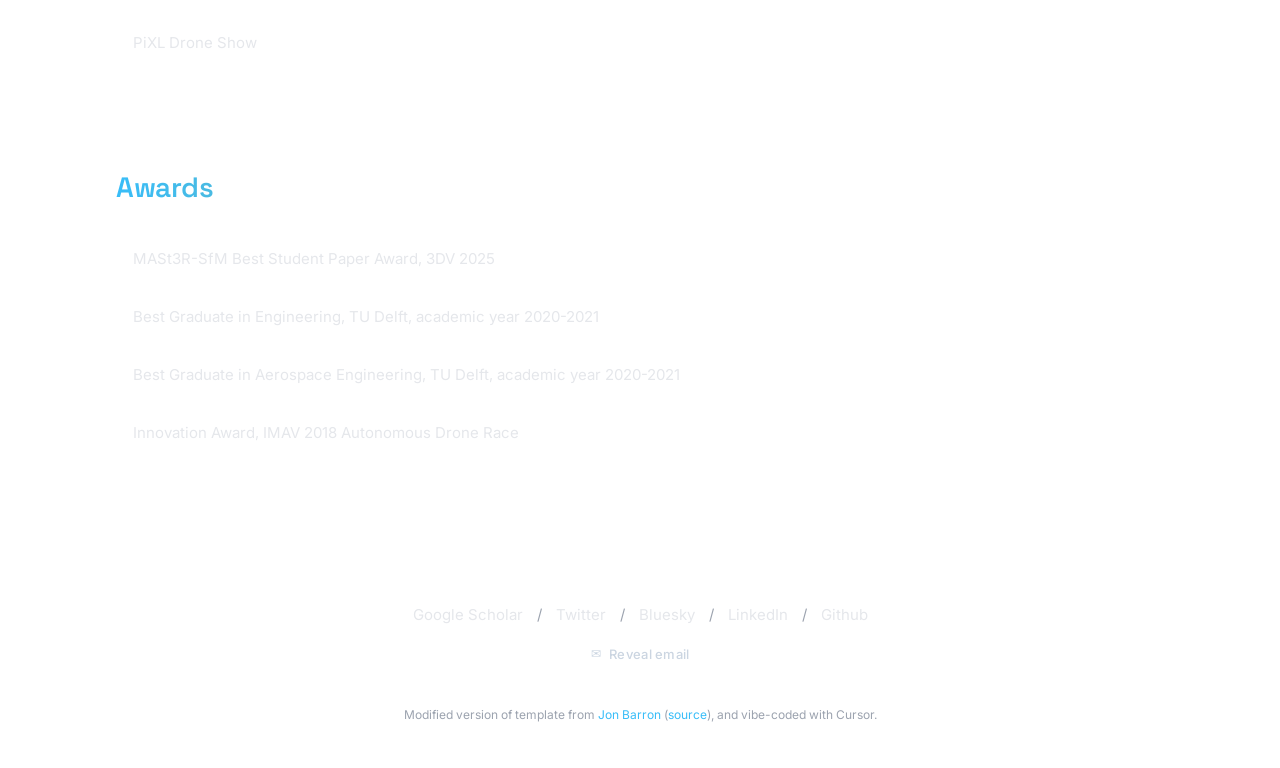
==== commit 73c090fd: "Add ModAR publication and update homepage tagline" ====
--- a/index.html
+++ b/index.html
@@ -61,7 +61,7 @@
       <div class="hero-content">
         <h1 class="hero-name"><name>Bardienus Duisterhof</name></h1>
         <p class="hero-tagline">
-          I build generative models that learn to see, reconstruct, and imagine the 3D world.
+          I build generative models to reconstruct, imagine and act in the world.
         </p>
         <div class="hero-cta">
           <a class="btn-primary" href="data/CV.pdf" target="_blank" rel="noopener">CV <span class="arr">↗</span></a>
@@ -178,6 +178,39 @@
       <div class="section-inner">
         <heading>Selected Research</heading>
 
+        <article class="paper-card reveal" id="modar">
+          <a class="paper-media" href="https://adamhung60.github.io/ModAR/" target="_blank" rel="noopener" aria-label="ModAR project page" style="aspect-ratio: 1792 / 684; align-self: center;">
+            <video muted autoplay loop playsinline preload="metadata" poster="images/modar_poster.jpg">
+              <source src="images/modar.mp4" type="video/mp4">
+              Your browser does not support the video tag.
+            </video>
+          </a>
+          <div class="paper-text">
+            <a href="https://adamhung60.github.io/ModAR/" target="_blank" rel="noopener">
+              <papertitle>ModAR: Modality-Autoregressive World-Action Models</papertitle>
+            </a>
+            <p class="paper-authors">
+              <a href="https://adamhung60.github.io/">Adam Hung</a>,
+              <strong>Bardienus P. Duisterhof</strong>,
+              <a href="https://www.cs.cmu.edu/~deva/">Deva Ramanan</a>,
+              <a href="https://ichnow.ski/">Jeffrey Ichnowski</a>
+            </p>
+            <p class="paper-venue"><em>arXiv preprint, 2026</em></p>
+            <p class="paper-summary">
+              <span class="highlight-amber">ModAR</span> generates future point tracks, DINO features, and depth
+              sequentially, then predicts robot actions conditioned on these futures. Training from scratch lets
+              us isolate the effects of modality choice, generation order, and actionless data. The resulting
+              model improves manipulation across simulated and real-world evaluations and benefits from human
+              demonstrations.
+            </p>
+            <p class="paper-links">
+              <a href="https://adamhung60.github.io/ModAR/" target="_blank" rel="noopener">project</a>
+              <span class="sep">/</span>
+              <a href="https://arxiv.org/abs/2609.17524" target="_blank" rel="noopener">arxiv</a>
+            </p>
+          </div>
+        </article>
+
         <article class="paper-card reveal">
           <a class="paper-media" href="https://www.worldlabs.ai/blog/atlas" target="_blank" rel="noopener" aria-label="Atlas blog post">
             <video muted autoplay loop playsinline preload="metadata" poster="images/atlas_poster.jpg">
@@ -523,6 +556,33 @@
         <p class="section-blurb">The complete bibliography. The selected works above are repeated here in compact form.</p>
 
         <ul class="pub-list">
+          <li class="pub-item reveal">
+            <a class="pub-thumb" href="https://adamhung60.github.io/ModAR/" target="_blank" rel="noopener" aria-hidden="true" tabindex="-1">
+              <video muted autoplay loop playsinline preload="metadata" poster="images/modar_poster.jpg" style="object-fit: contain;">
+                <source src="images/modar.mp4" type="video/mp4">
+              </video>
+            </a>
+            <div class="pub-body">
+              <a href="https://adamhung60.github.io/ModAR/" target="_blank" rel="noopener">
+                <papertitle>ModAR: Modality-Autoregressive World-Action Models</papertitle>
+              </a>
+              <p class="pub-authors">
+                <a href="https://adamhung60.github.io/">Adam Hung</a>,
+                <strong>Bardienus P. Duisterhof</strong>,
+                <a href="https://www.cs.cmu.edu/~deva/">Deva Ramanan</a>,
+                <a href="https://ichnow.ski/">Jeffrey Ichnowski</a>
+              </p>
+              <p class="pub-meta">
+                <span class="venue-chip">arXiv 2026</span>
+                <span class="pub-links">
+                  <a href="https://adamhung60.github.io/ModAR/" target="_blank" rel="noopener">project</a>
+                  <span class="sep">/</span>
+                  <a href="https://arxiv.org/abs/2609.17524" target="_blank" rel="noopener">arxiv</a>
+                </span>
+              </p>
+            </div>
+          </li>
+
           <li class="pub-item reveal">
             <a class="pub-thumb" href="https://modality-forcing.github.io/" target="_blank" rel="noopener" aria-hidden="true" tabindex="-1">
               <video muted autoplay loop playsinline preload="metadata" poster="images/mofo_poster.jpg?v=2">
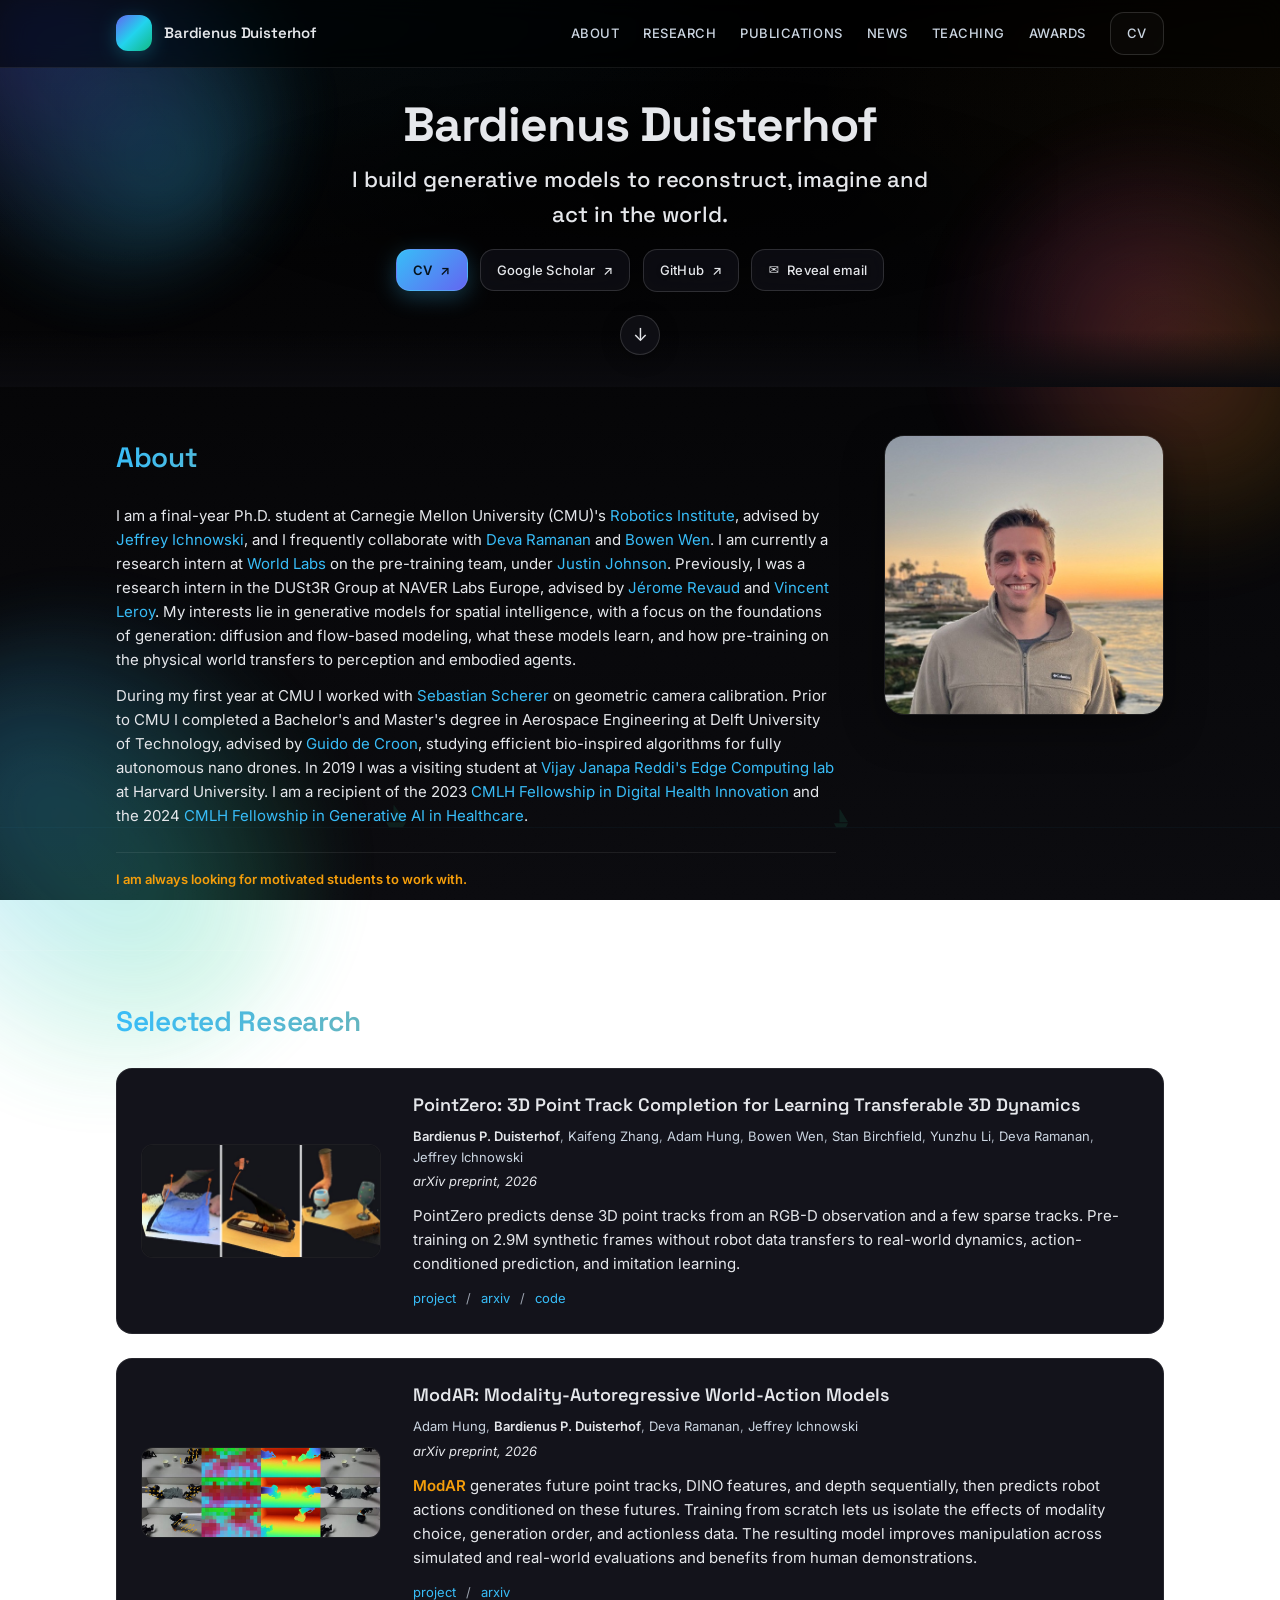
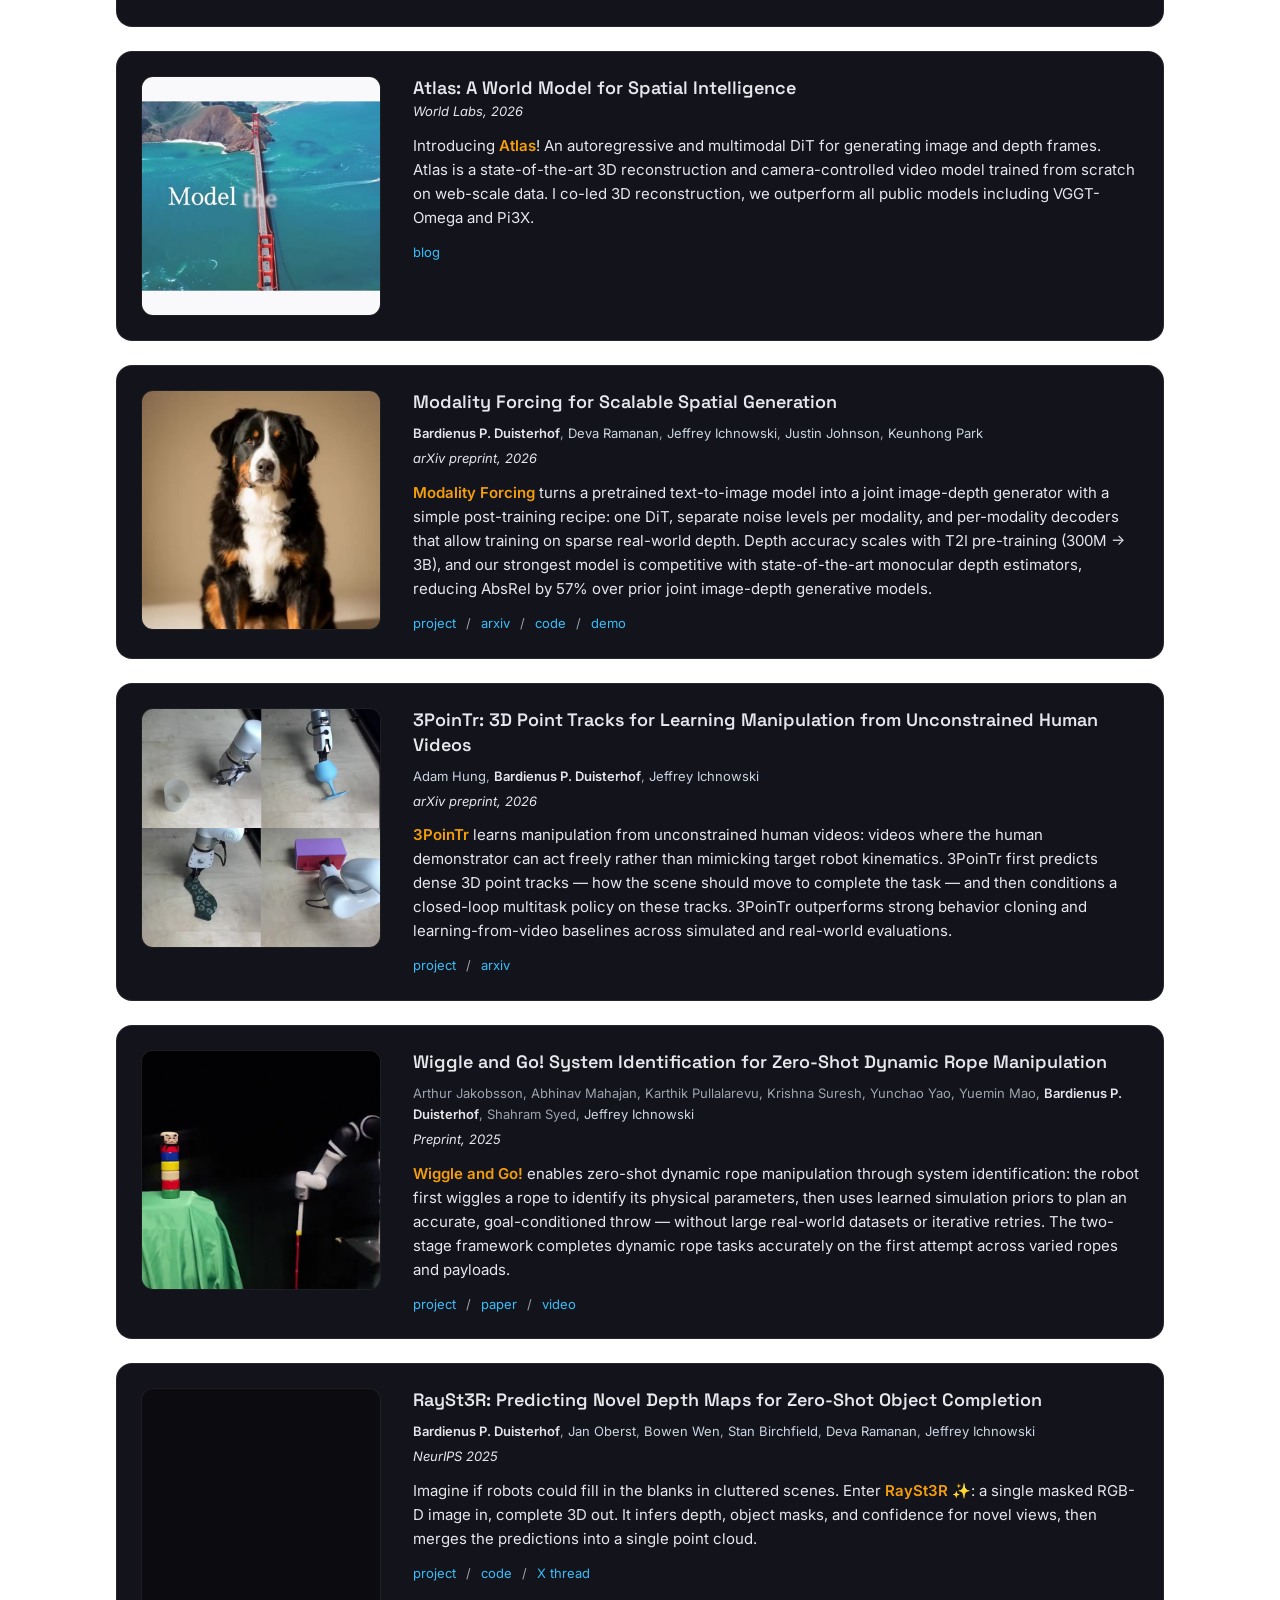
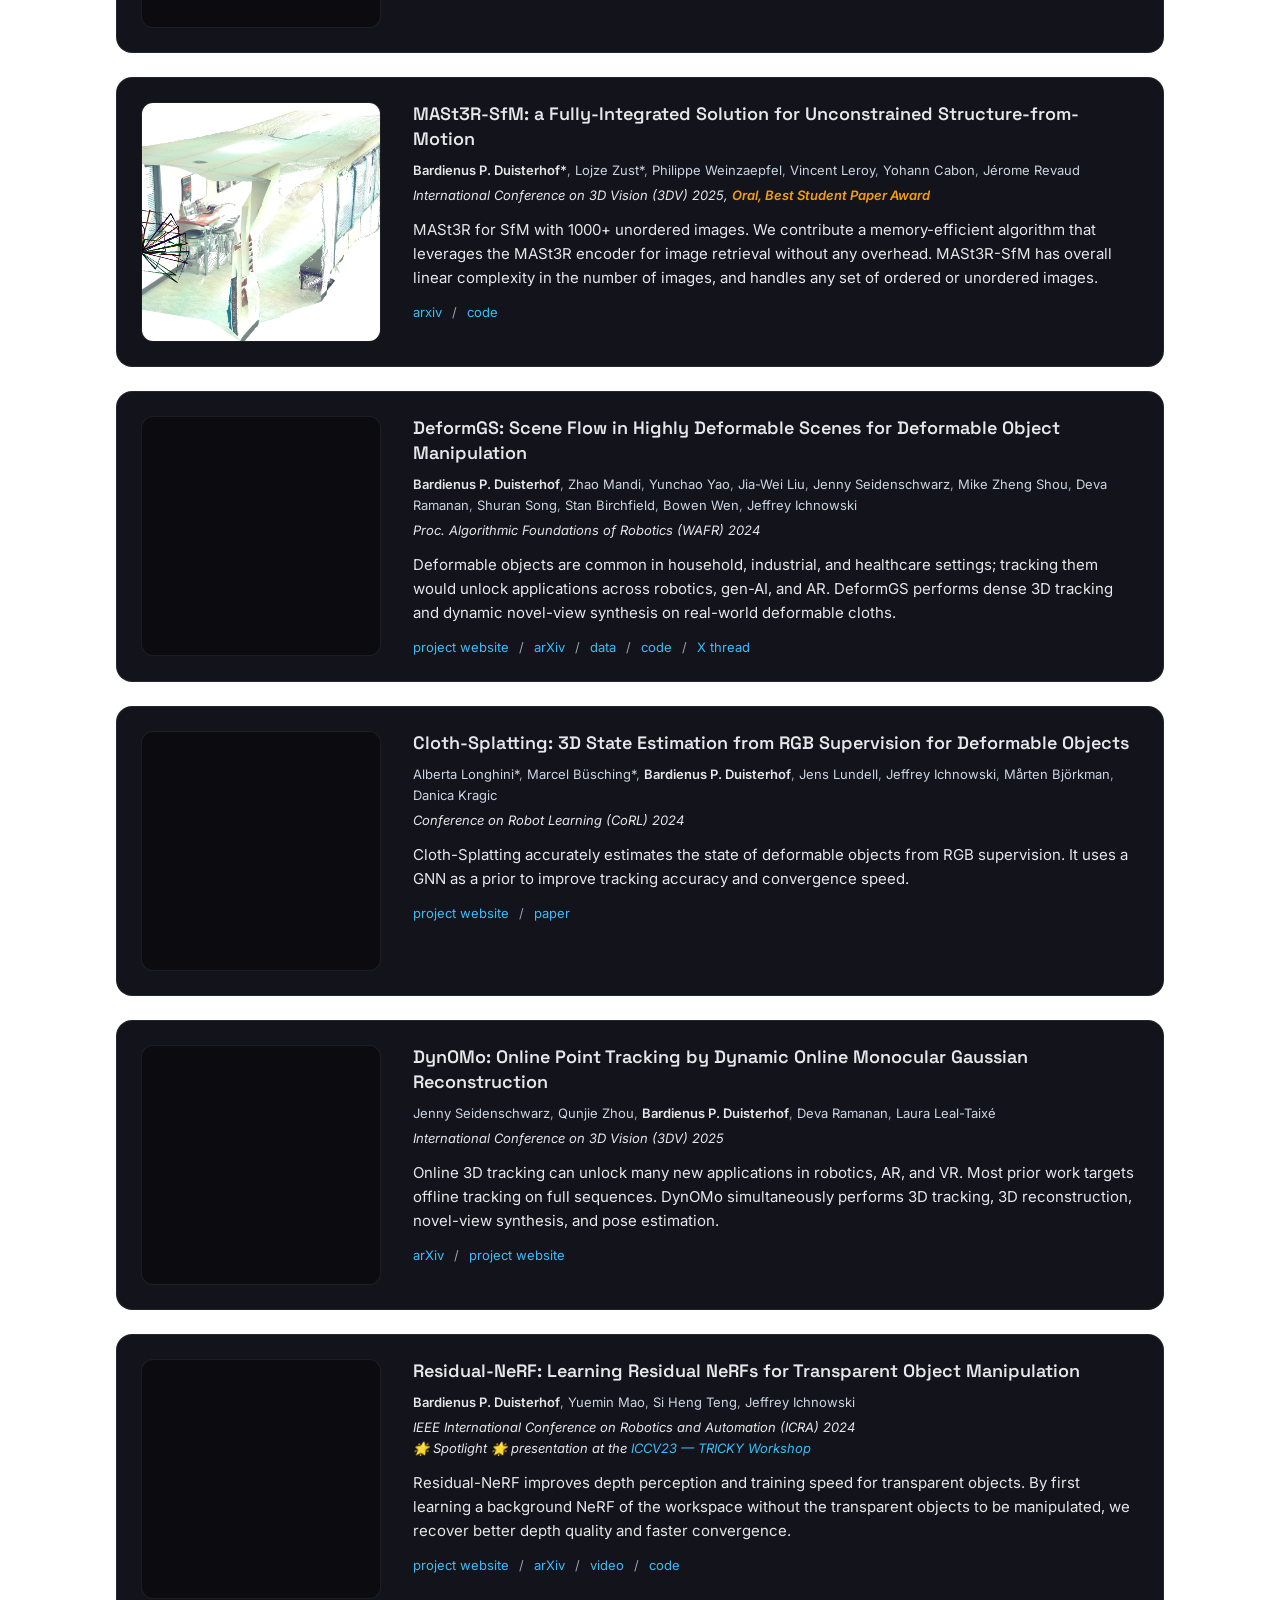
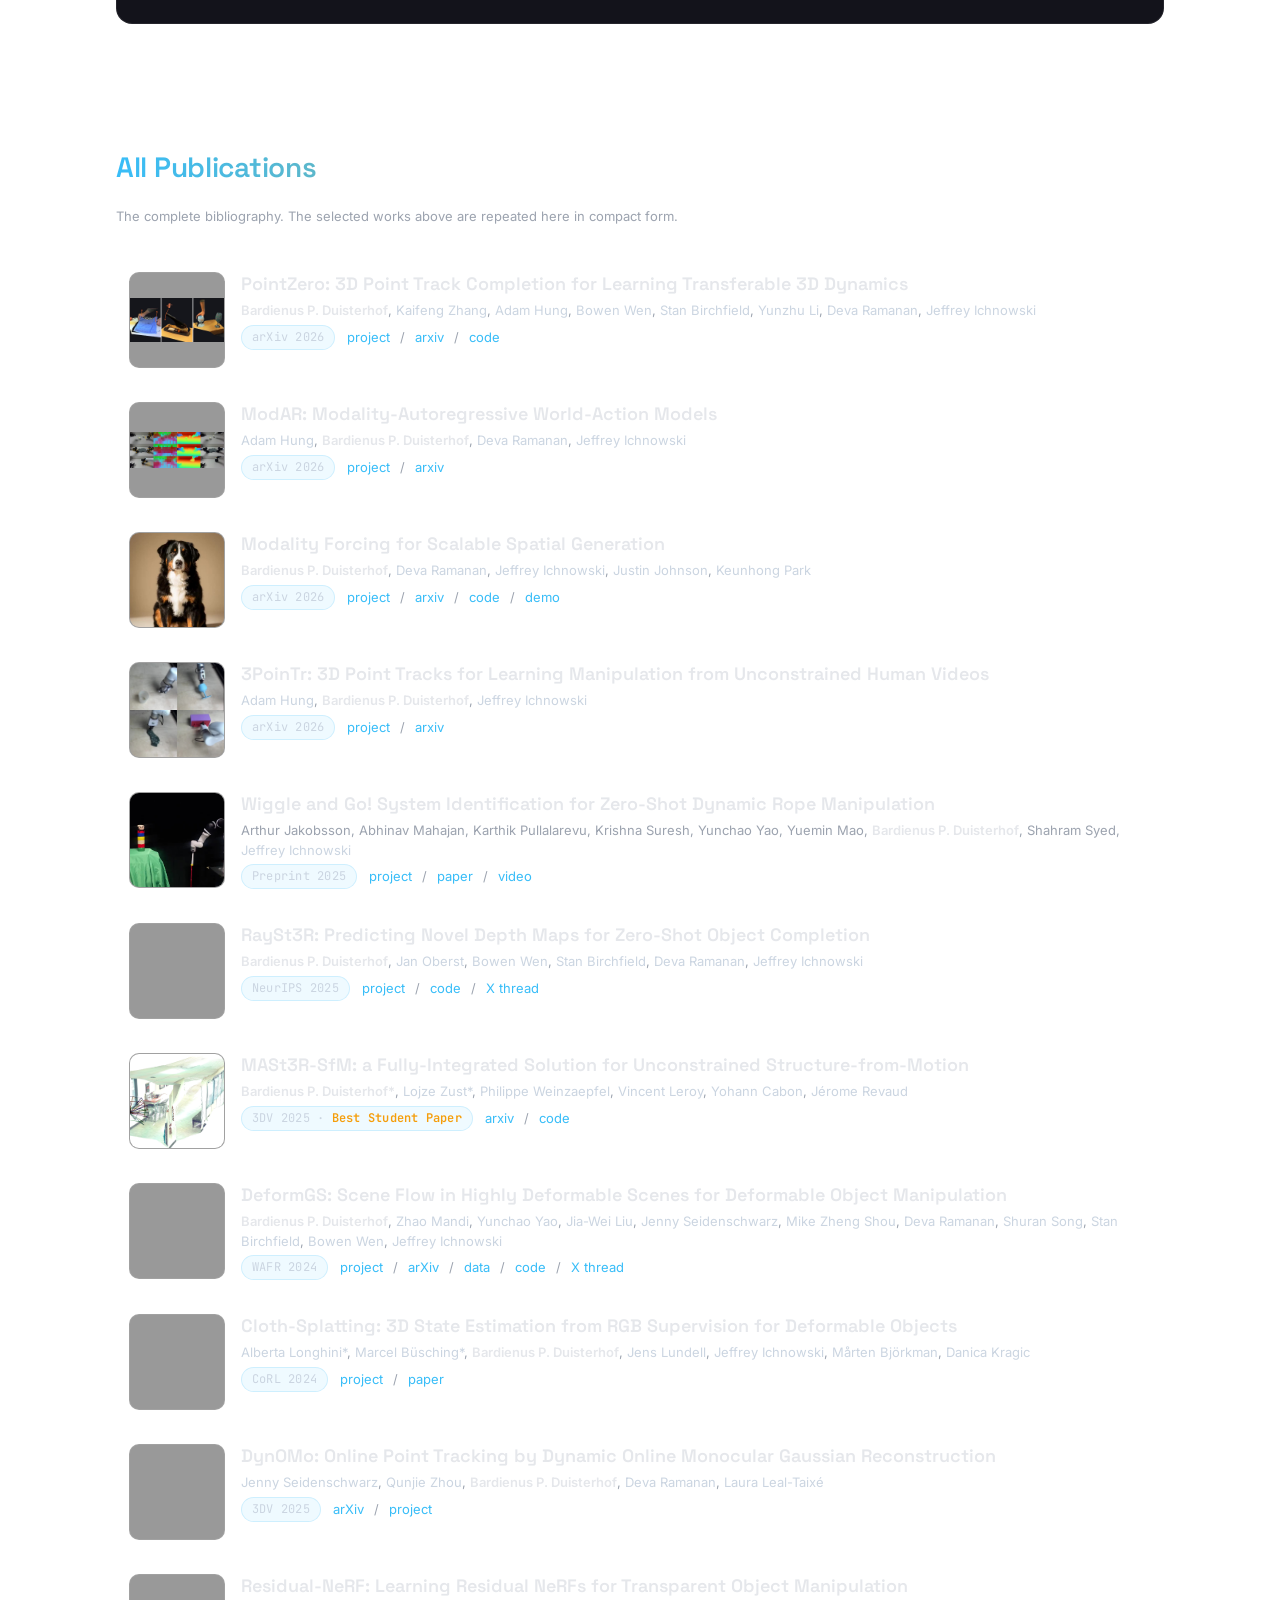
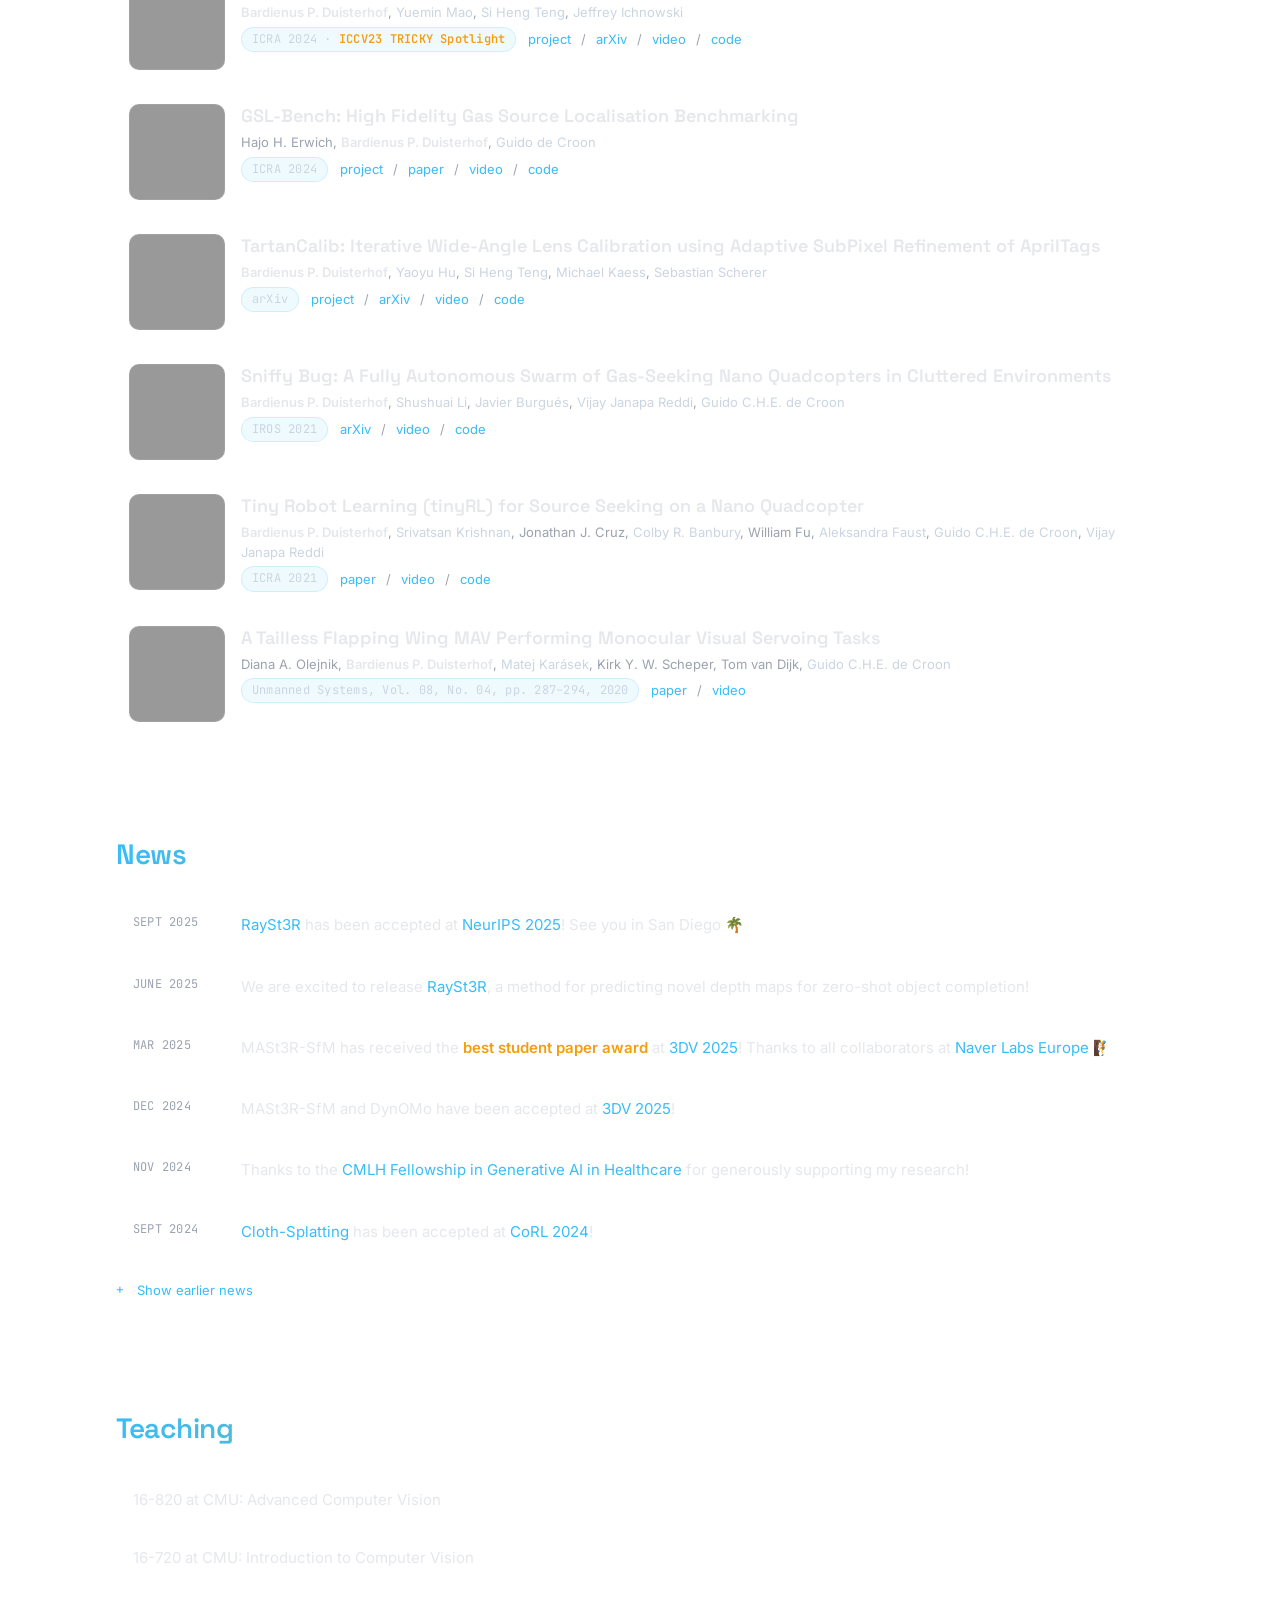
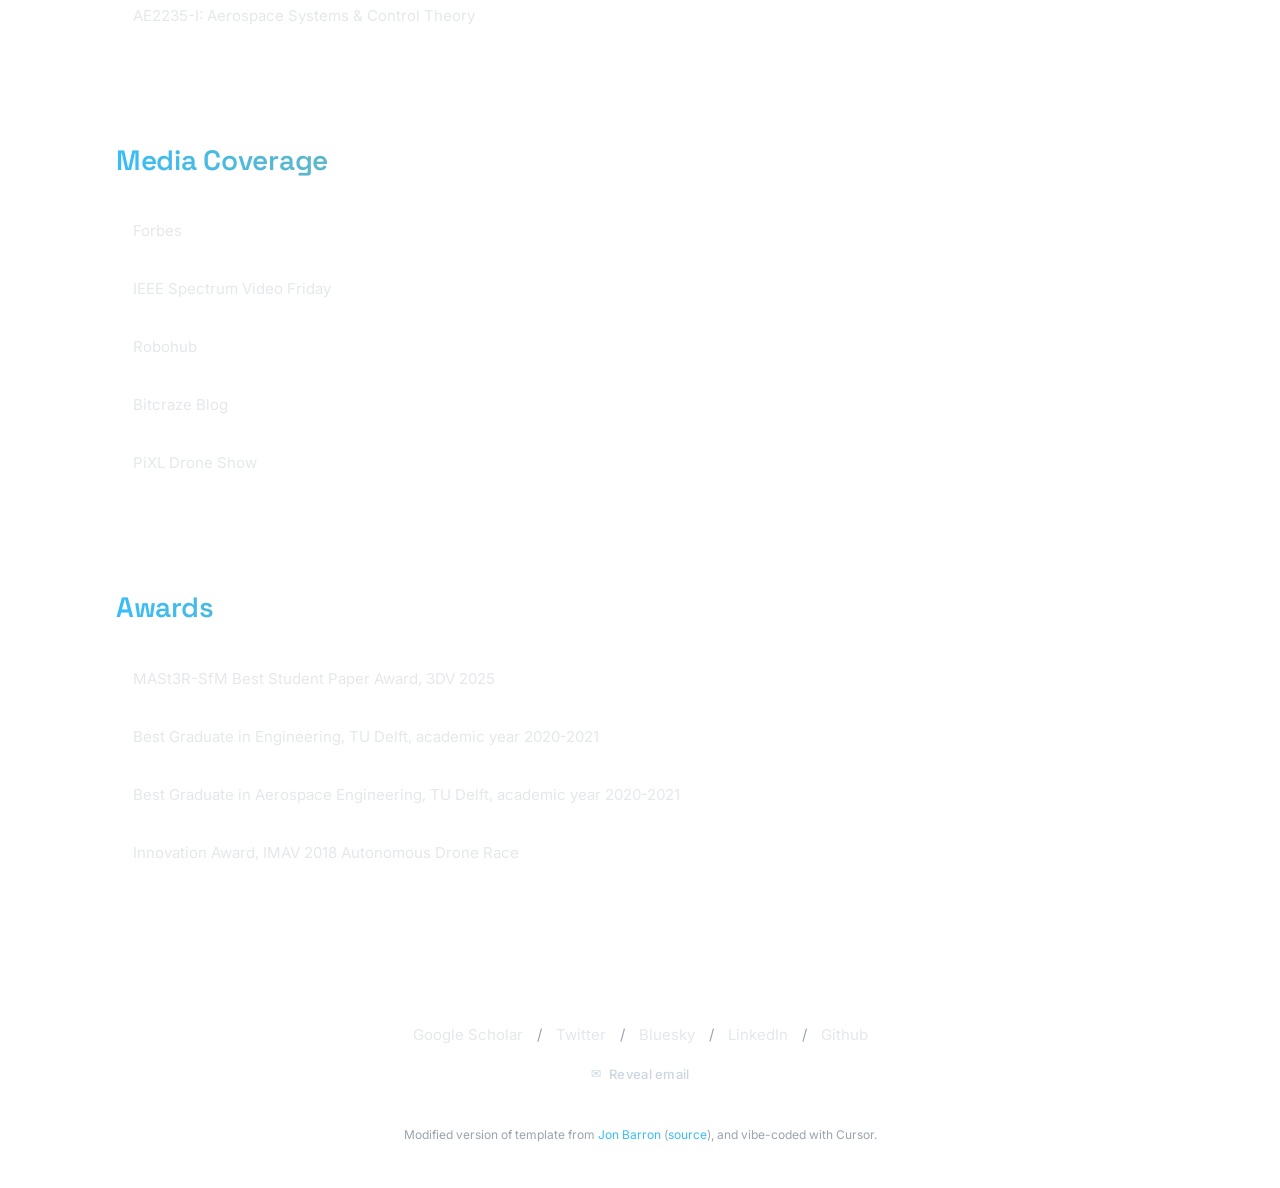
==== commit fd4acd3b: "Add PointZero research and publication entries" ====
--- a/index.html
+++ b/index.html
@@ -178,6 +178,43 @@
       <div class="section-inner">
         <heading>Selected Research</heading>
 
+        <article class="paper-card reveal" id="pointzero">
+          <a class="paper-media" href="https://pointzero-wm.github.io/" target="_blank" rel="noopener" aria-label="PointZero project page" style="aspect-ratio: 1600 / 760; align-self: center;">
+            <video muted autoplay loop playsinline preload="metadata" poster="images/pointzero_poster.jpg" aria-label="PointZero predictions for deformable, articulated, and rigid objects">
+              <source src="images/pointzero.mp4" type="video/mp4">
+              Your browser does not support the video tag.
+            </video>
+          </a>
+          <div class="paper-text">
+            <a href="https://pointzero-wm.github.io/" target="_blank" rel="noopener">
+              <papertitle>PointZero: 3D Point Track Completion for Learning Transferable 3D Dynamics</papertitle>
+            </a>
+            <p class="paper-authors">
+              <strong>Bardienus P. Duisterhof</strong>,
+              <a href="https://kywind.github.io/">Kaifeng Zhang</a>,
+              <a href="https://adamhung60.github.io/">Adam Hung</a>,
+              <a href="https://wenbowen123.github.io/">Bowen Wen</a>,
+              <a href="https://research.nvidia.com/person/stan-birchfield">Stan Birchfield</a>,
+              <a href="https://yunzhuli.github.io/">Yunzhu Li</a>,
+              <a href="https://www.cs.cmu.edu/~deva/">Deva Ramanan</a>,
+              <a href="https://ichnow.ski/">Jeffrey Ichnowski</a>
+            </p>
+            <p class="paper-venue"><em>arXiv preprint, 2026</em></p>
+            <p class="paper-summary">
+              PointZero predicts dense 3D point tracks from an RGB-D observation and a few sparse tracks.
+              Pre-training on 2.9M synthetic frames without robot data transfers to real-world dynamics,
+              action-conditioned prediction, and imitation learning.
+            </p>
+            <p class="paper-links">
+              <a href="https://pointzero-wm.github.io/" target="_blank" rel="noopener">project</a>
+              <span class="sep">/</span>
+              <a href="https://arxiv.org/abs/2609.19142" target="_blank" rel="noopener">arxiv</a>
+              <span class="sep">/</span>
+              <a href="https://github.com/Duisterhof/pointzero" target="_blank" rel="noopener">code</a>
+            </p>
+          </div>
+        </article>
+
         <article class="paper-card reveal" id="modar">
           <a class="paper-media" href="https://adamhung60.github.io/ModAR/" target="_blank" rel="noopener" aria-label="ModAR project page" style="aspect-ratio: 1792 / 684; align-self: center;">
             <video muted autoplay loop playsinline preload="metadata" poster="images/modar_poster.jpg">
@@ -556,6 +593,39 @@
         <p class="section-blurb">The complete bibliography. The selected works above are repeated here in compact form.</p>
 
         <ul class="pub-list">
+          <li class="pub-item reveal" id="pointzero-publication">
+            <a class="pub-thumb" href="https://pointzero-wm.github.io/" target="_blank" rel="noopener" aria-hidden="true" tabindex="-1">
+              <video muted autoplay loop playsinline preload="metadata" poster="images/pointzero_poster.jpg" style="object-fit: contain;">
+                <source src="images/pointzero.mp4" type="video/mp4">
+              </video>
+            </a>
+            <div class="pub-body">
+              <a href="https://pointzero-wm.github.io/" target="_blank" rel="noopener">
+                <papertitle>PointZero: 3D Point Track Completion for Learning Transferable 3D Dynamics</papertitle>
+              </a>
+              <p class="pub-authors">
+                <strong>Bardienus P. Duisterhof</strong>,
+                <a href="https://kywind.github.io/">Kaifeng Zhang</a>,
+                <a href="https://adamhung60.github.io/">Adam Hung</a>,
+                <a href="https://wenbowen123.github.io/">Bowen Wen</a>,
+                <a href="https://research.nvidia.com/person/stan-birchfield">Stan Birchfield</a>,
+                <a href="https://yunzhuli.github.io/">Yunzhu Li</a>,
+                <a href="https://www.cs.cmu.edu/~deva/">Deva Ramanan</a>,
+                <a href="https://ichnow.ski/">Jeffrey Ichnowski</a>
+              </p>
+              <p class="pub-meta">
+                <span class="venue-chip">arXiv 2026</span>
+                <span class="pub-links">
+                  <a href="https://pointzero-wm.github.io/" target="_blank" rel="noopener">project</a>
+                  <span class="sep">/</span>
+                  <a href="https://arxiv.org/abs/2609.19142" target="_blank" rel="noopener">arxiv</a>
+                  <span class="sep">/</span>
+                  <a href="https://github.com/Duisterhof/pointzero" target="_blank" rel="noopener">code</a>
+                </span>
+              </p>
+            </div>
+          </li>
+
           <li class="pub-item reveal">
             <a class="pub-thumb" href="https://adamhung60.github.io/ModAR/" target="_blank" rel="noopener" aria-hidden="true" tabindex="-1">
               <video muted autoplay loop playsinline preload="metadata" poster="images/modar_poster.jpg" style="object-fit: contain;">
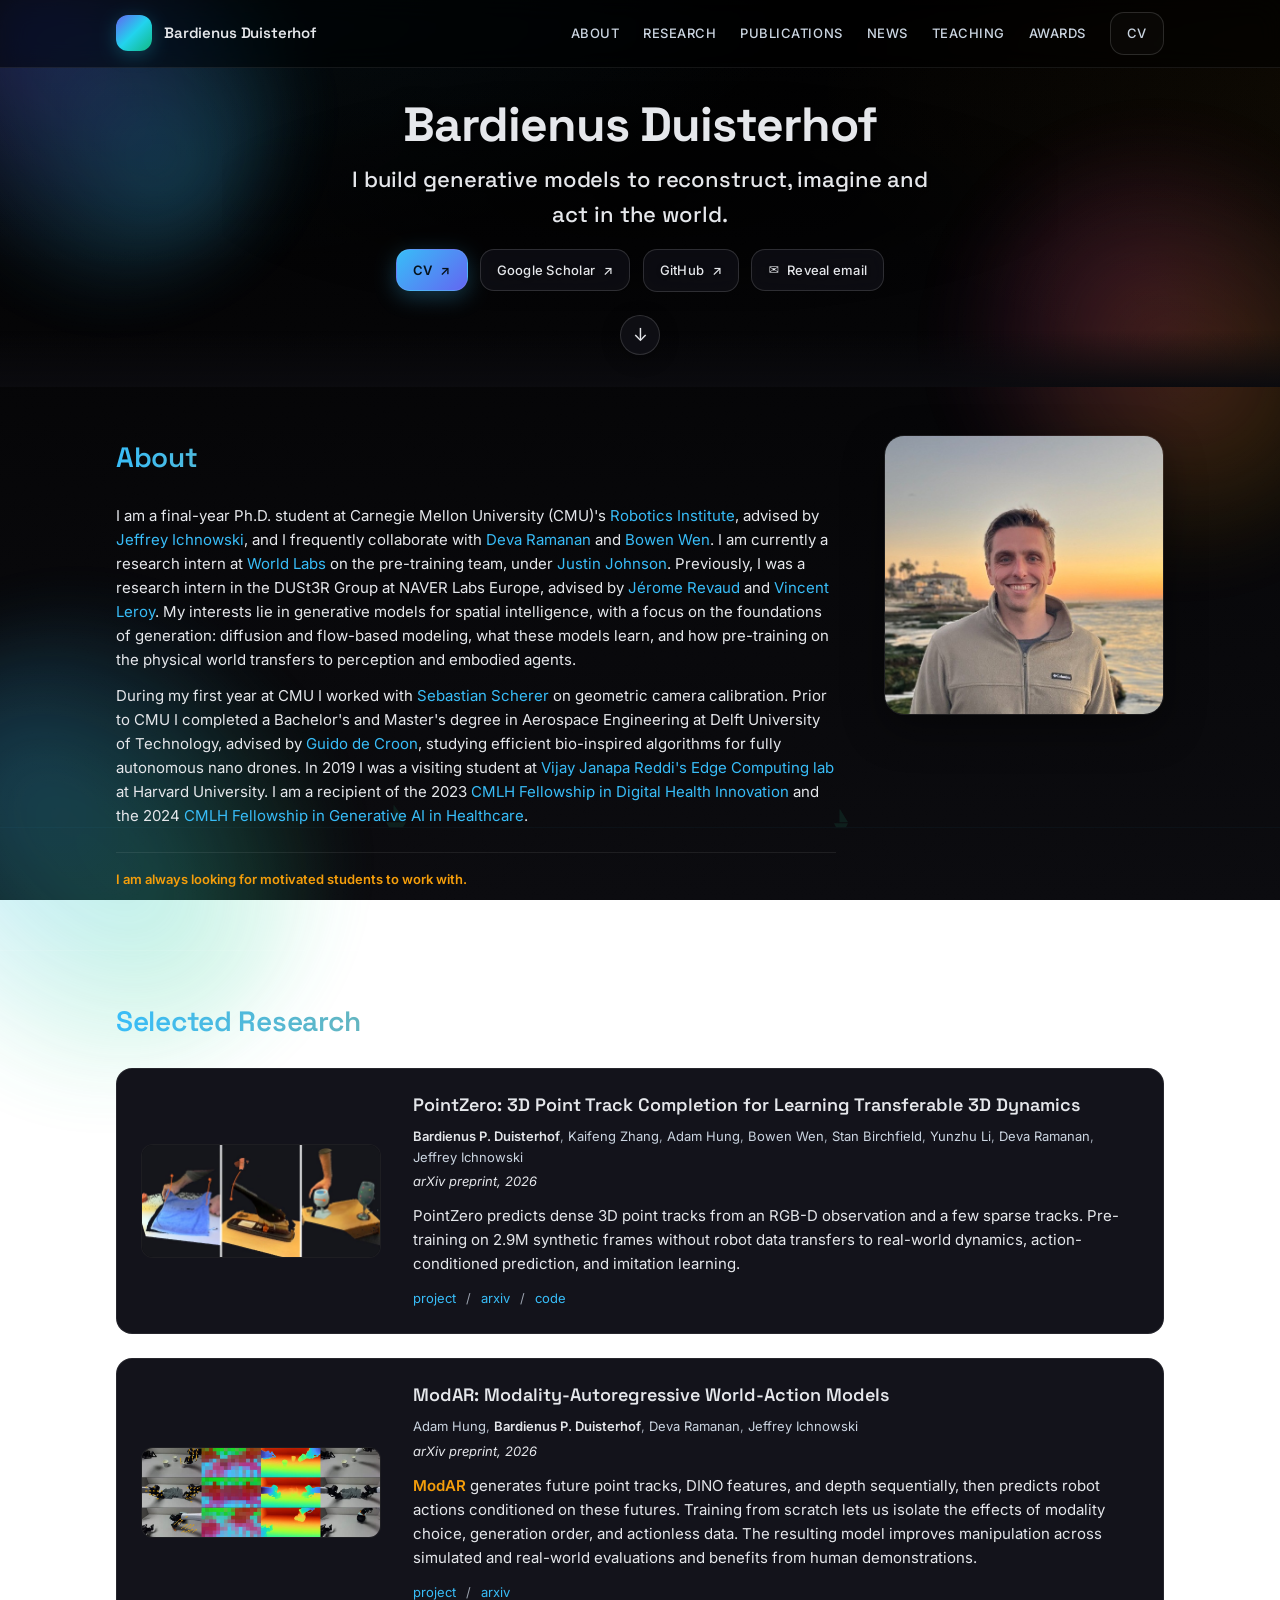
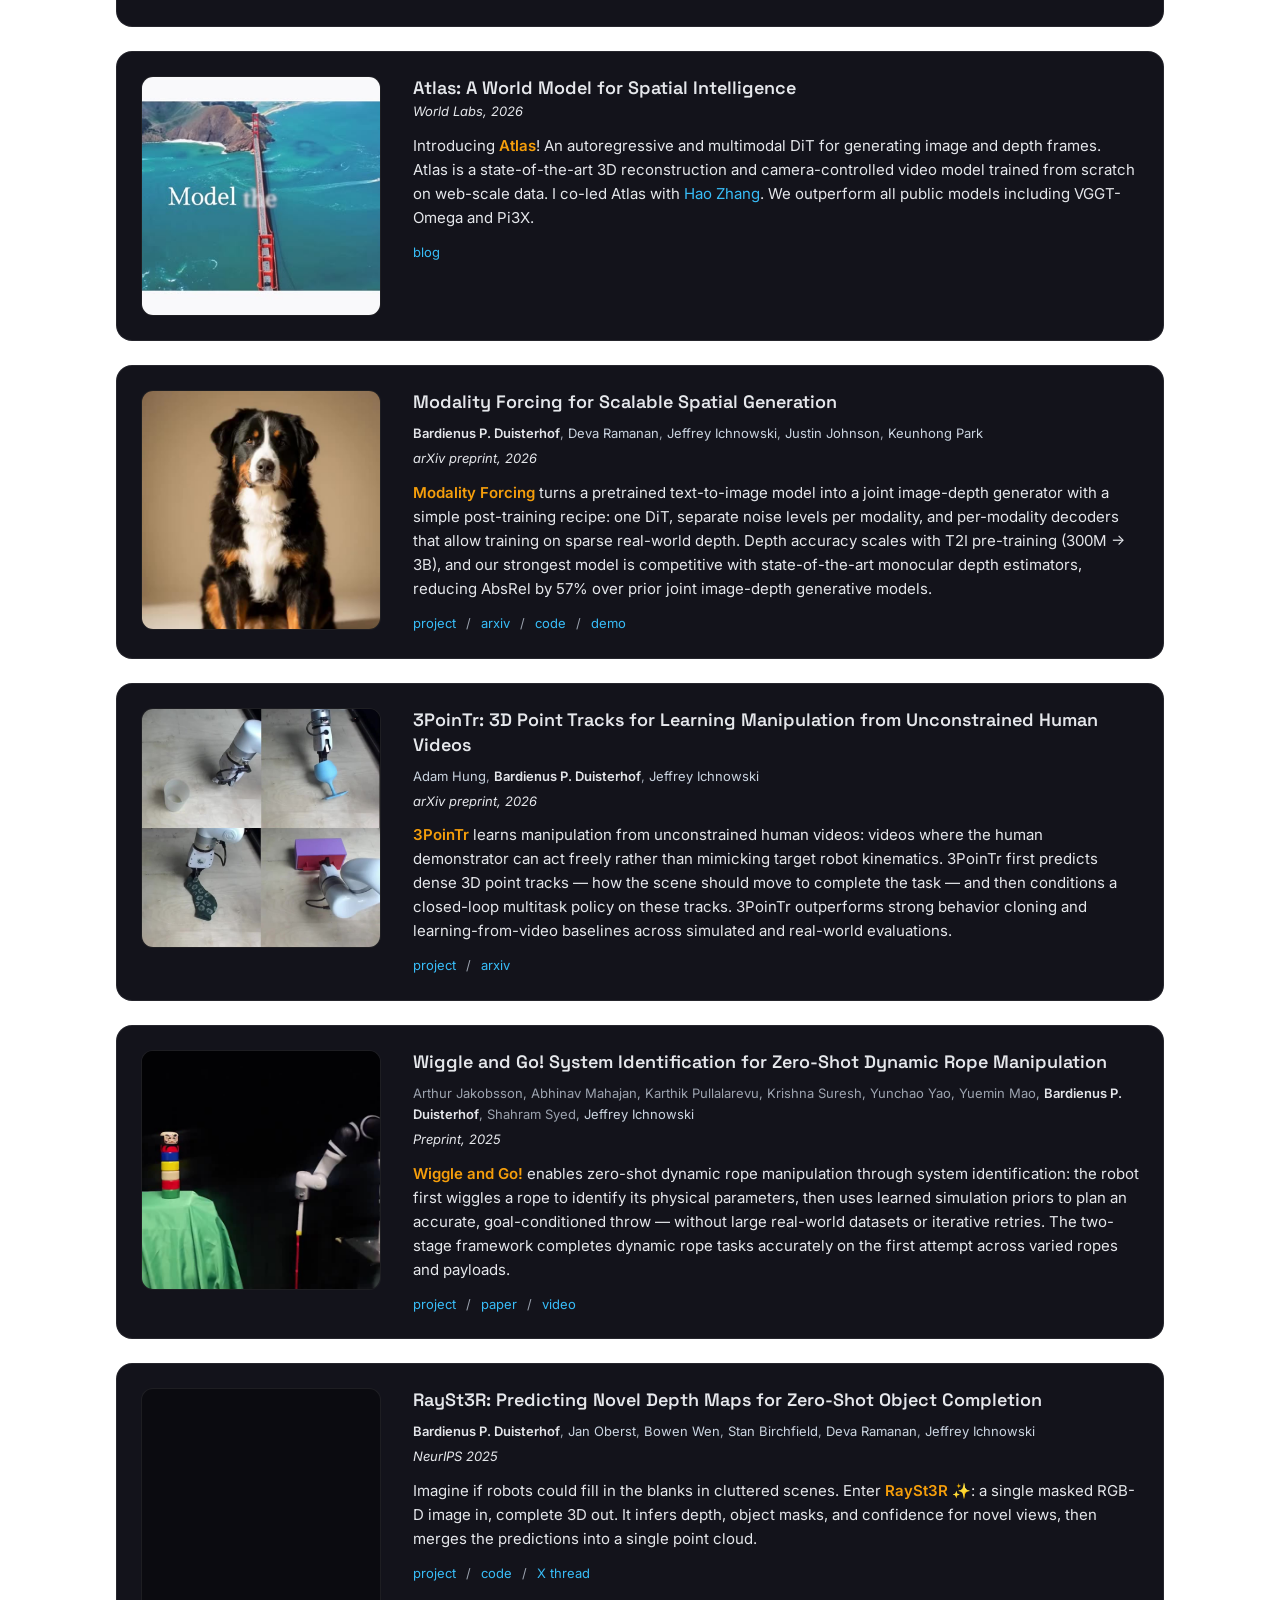
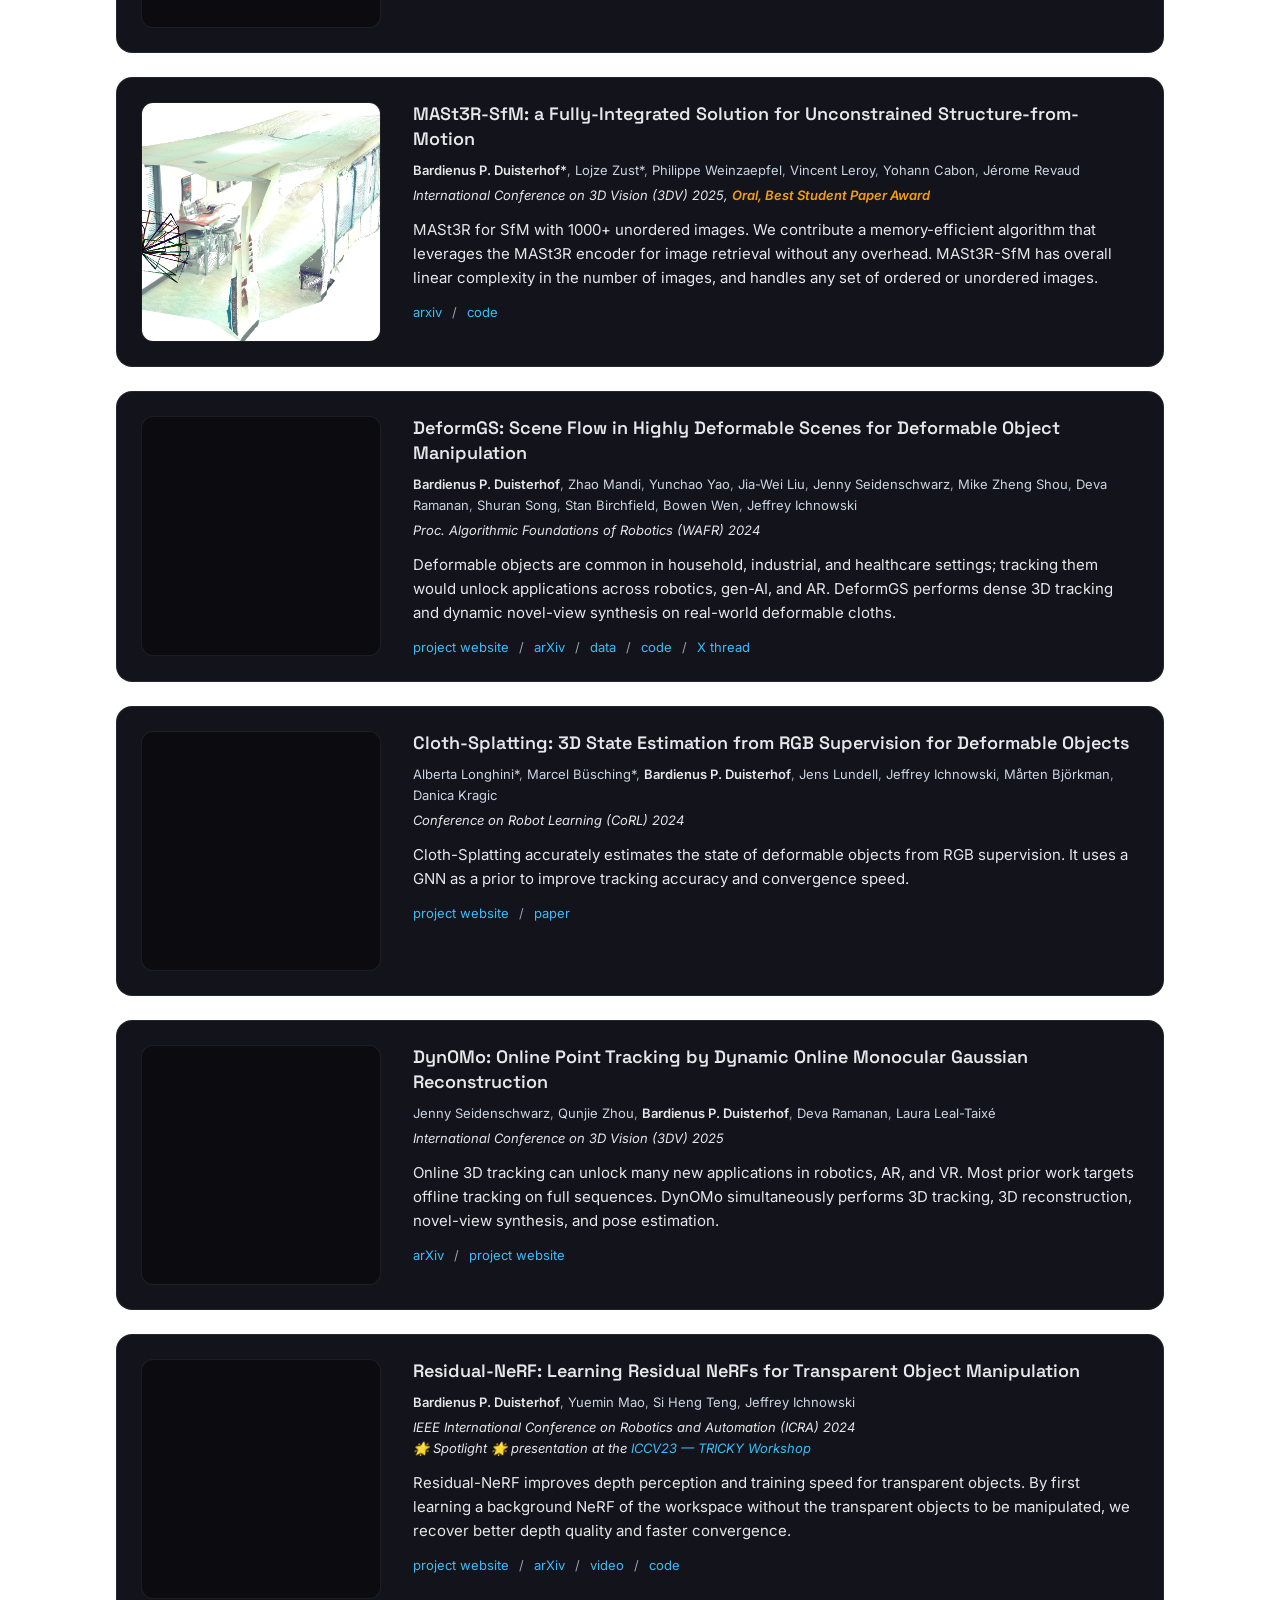
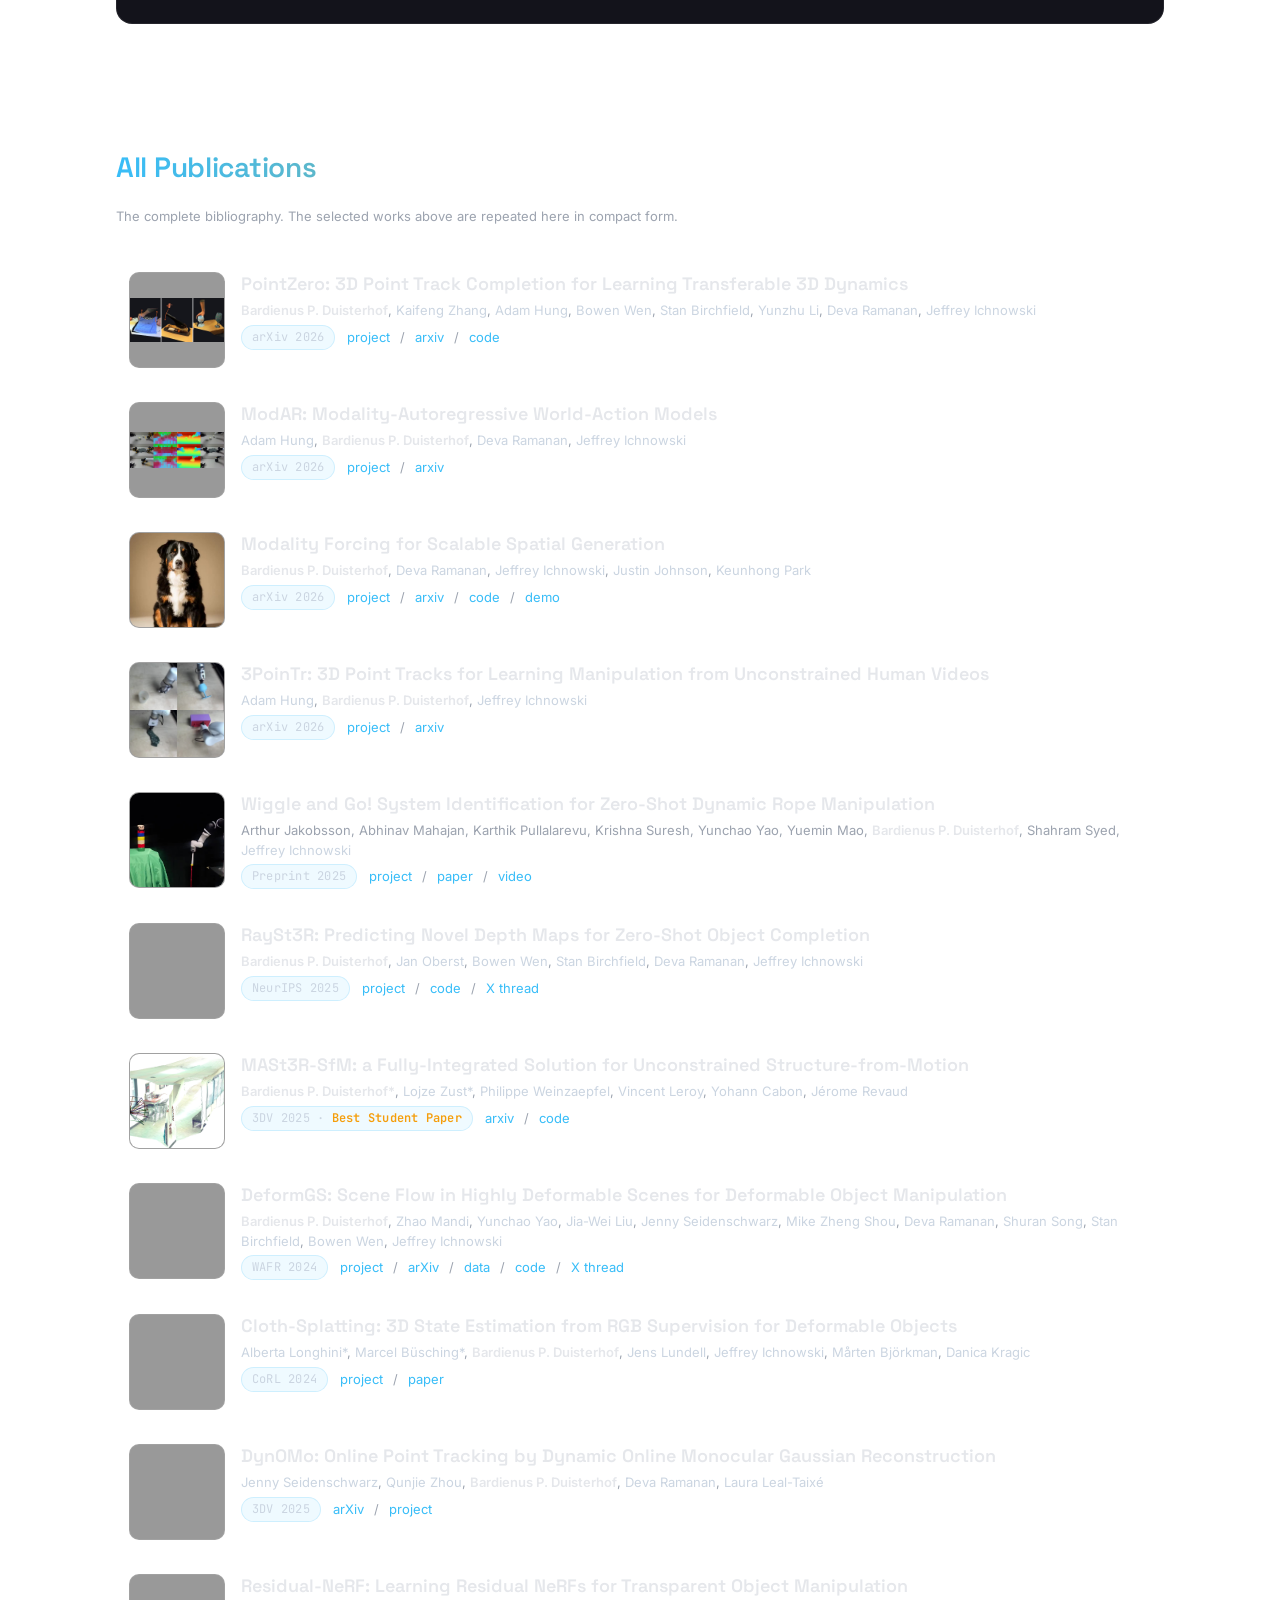
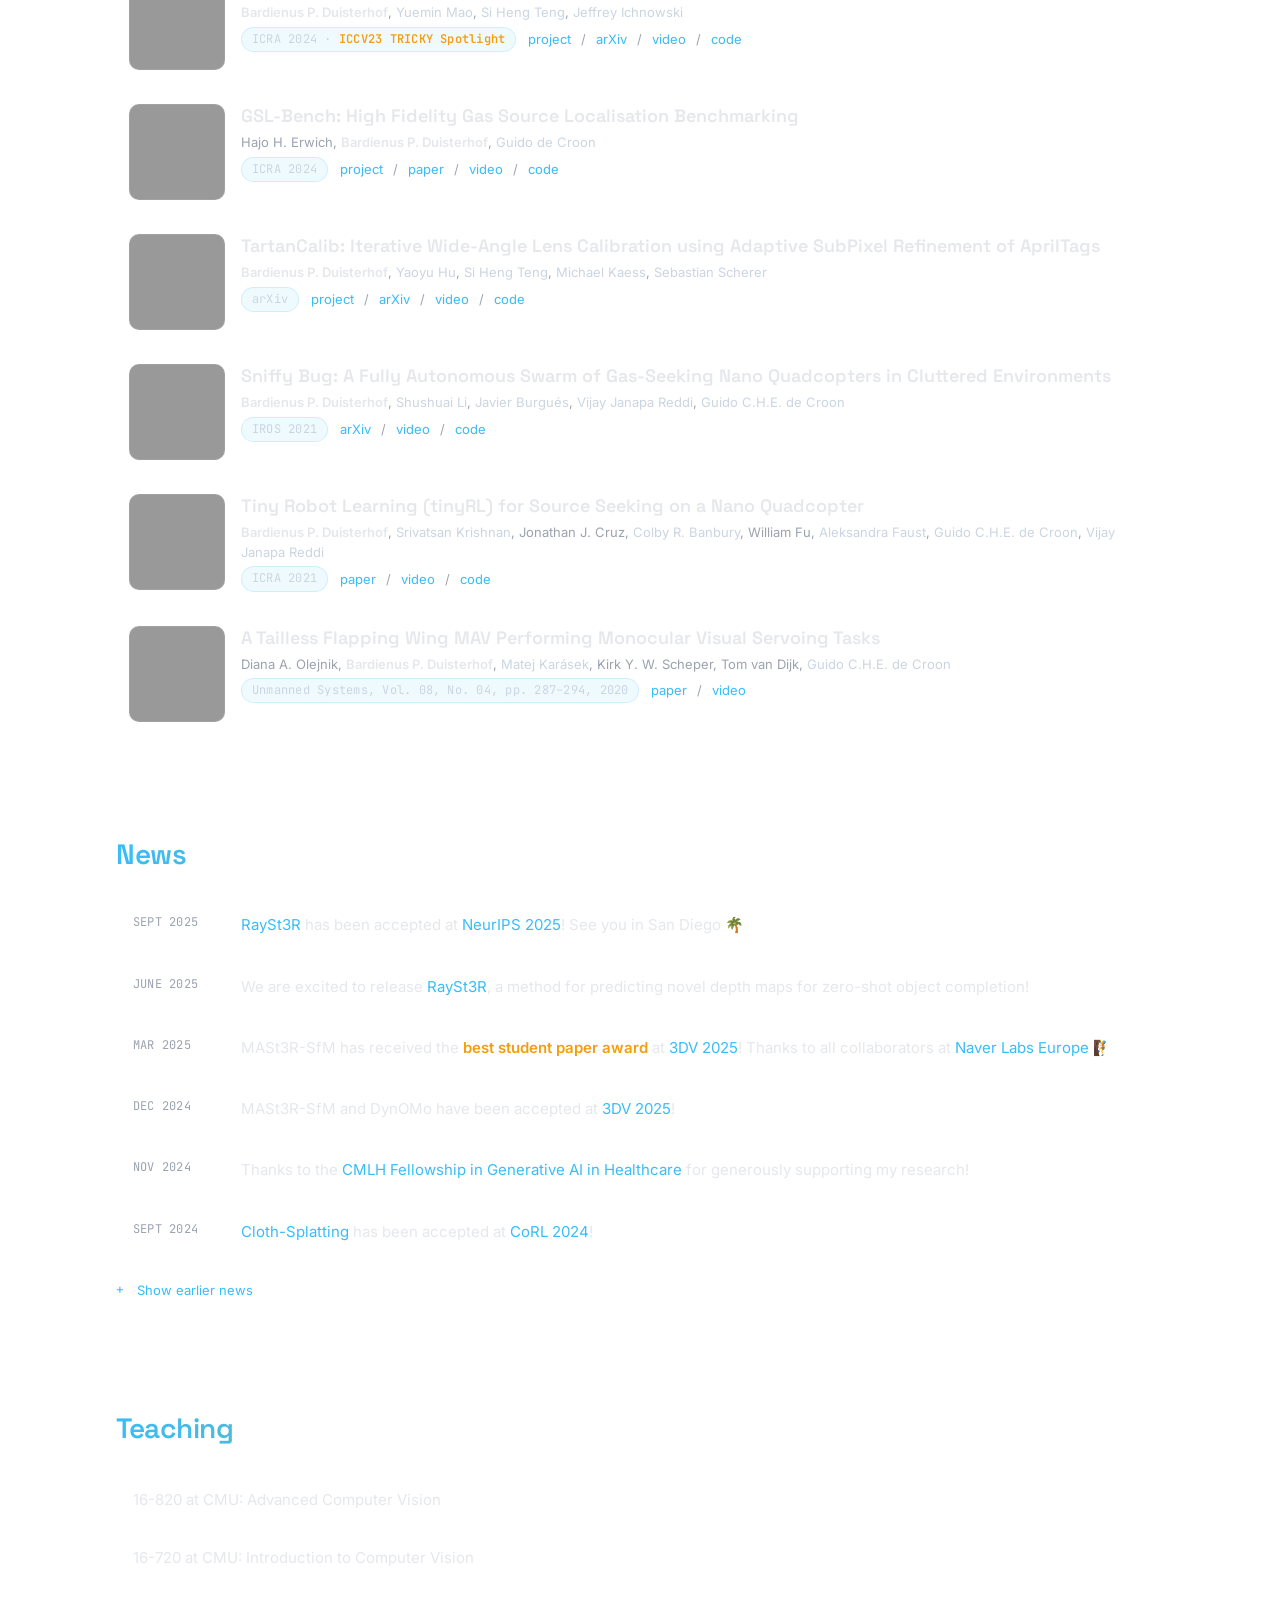
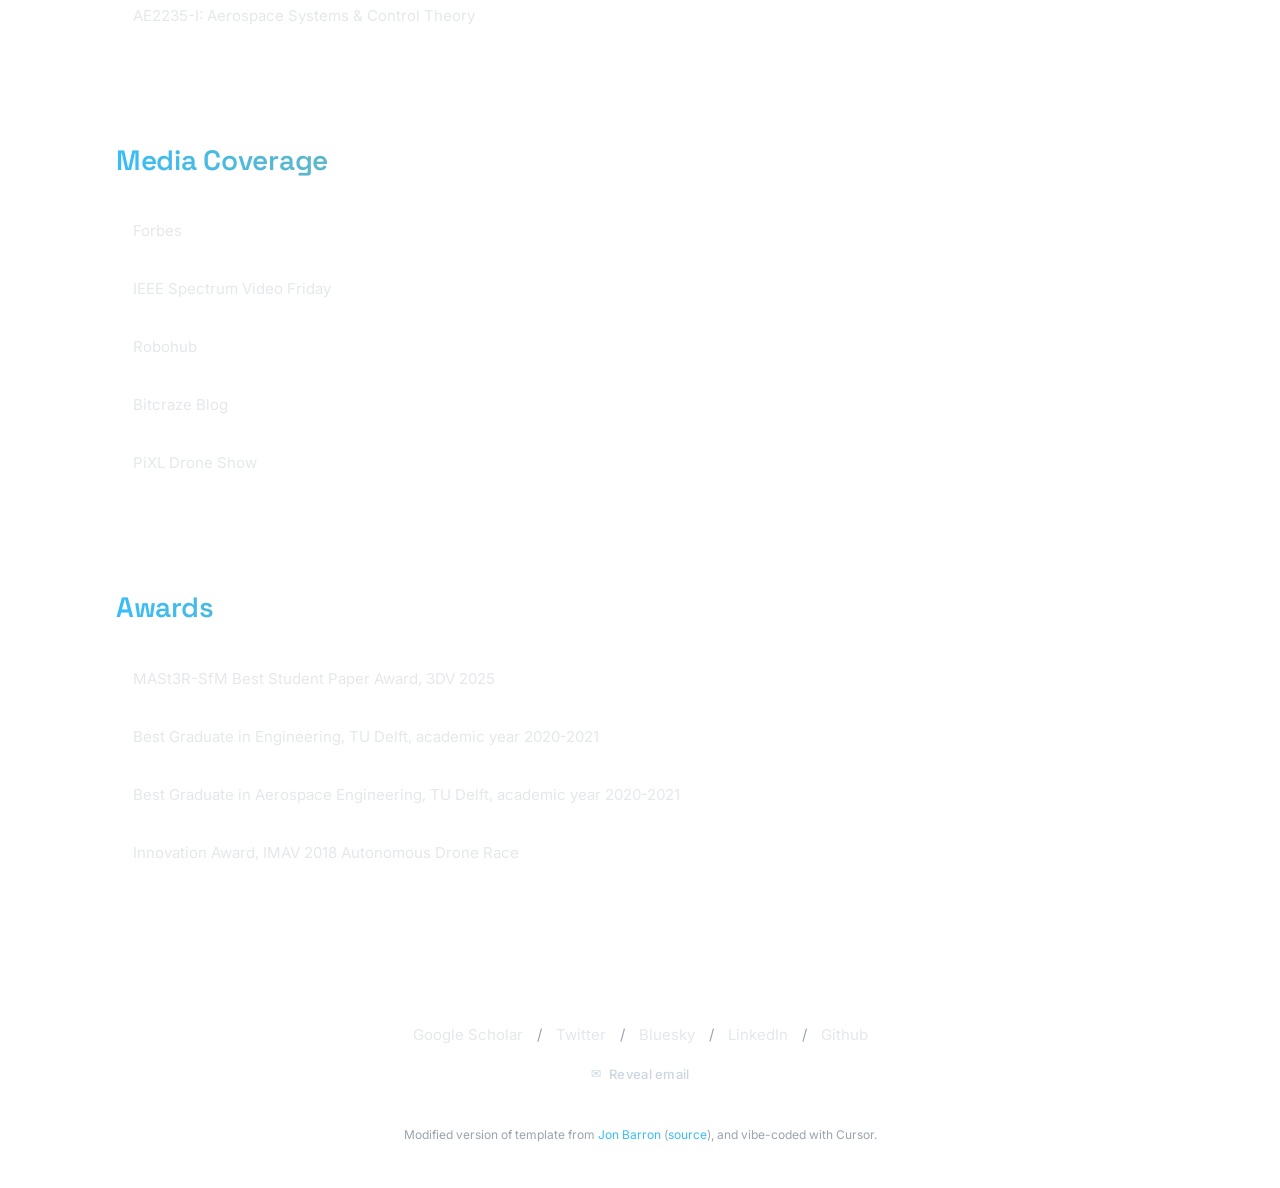
==== commit 2ba04694: "Credit Hao Zhang as Atlas co-lead" ====
--- a/index.html
+++ b/index.html
@@ -263,8 +263,8 @@
             <p class="paper-summary">
               Introducing <span class="highlight-amber">Atlas</span>! An autoregressive and multimodal DiT for
               generating image and depth frames. Atlas is a state-of-the-art 3D reconstruction and
-              camera-controlled video model trained from scratch on web-scale data. I co-led 3D reconstruction,
-              we outperform all public models including VGGT-Omega and Pi3X.
+              camera-controlled video model trained from scratch on web-scale data. I co-led Atlas with
+              <a href="https://haoz19.github.io/">Hao Zhang</a>. We outperform all public models including VGGT-Omega and Pi3X.
             </p>
             <p class="paper-links">
               <a href="https://www.worldlabs.ai/blog/atlas" target="_blank" rel="noopener">blog</a>
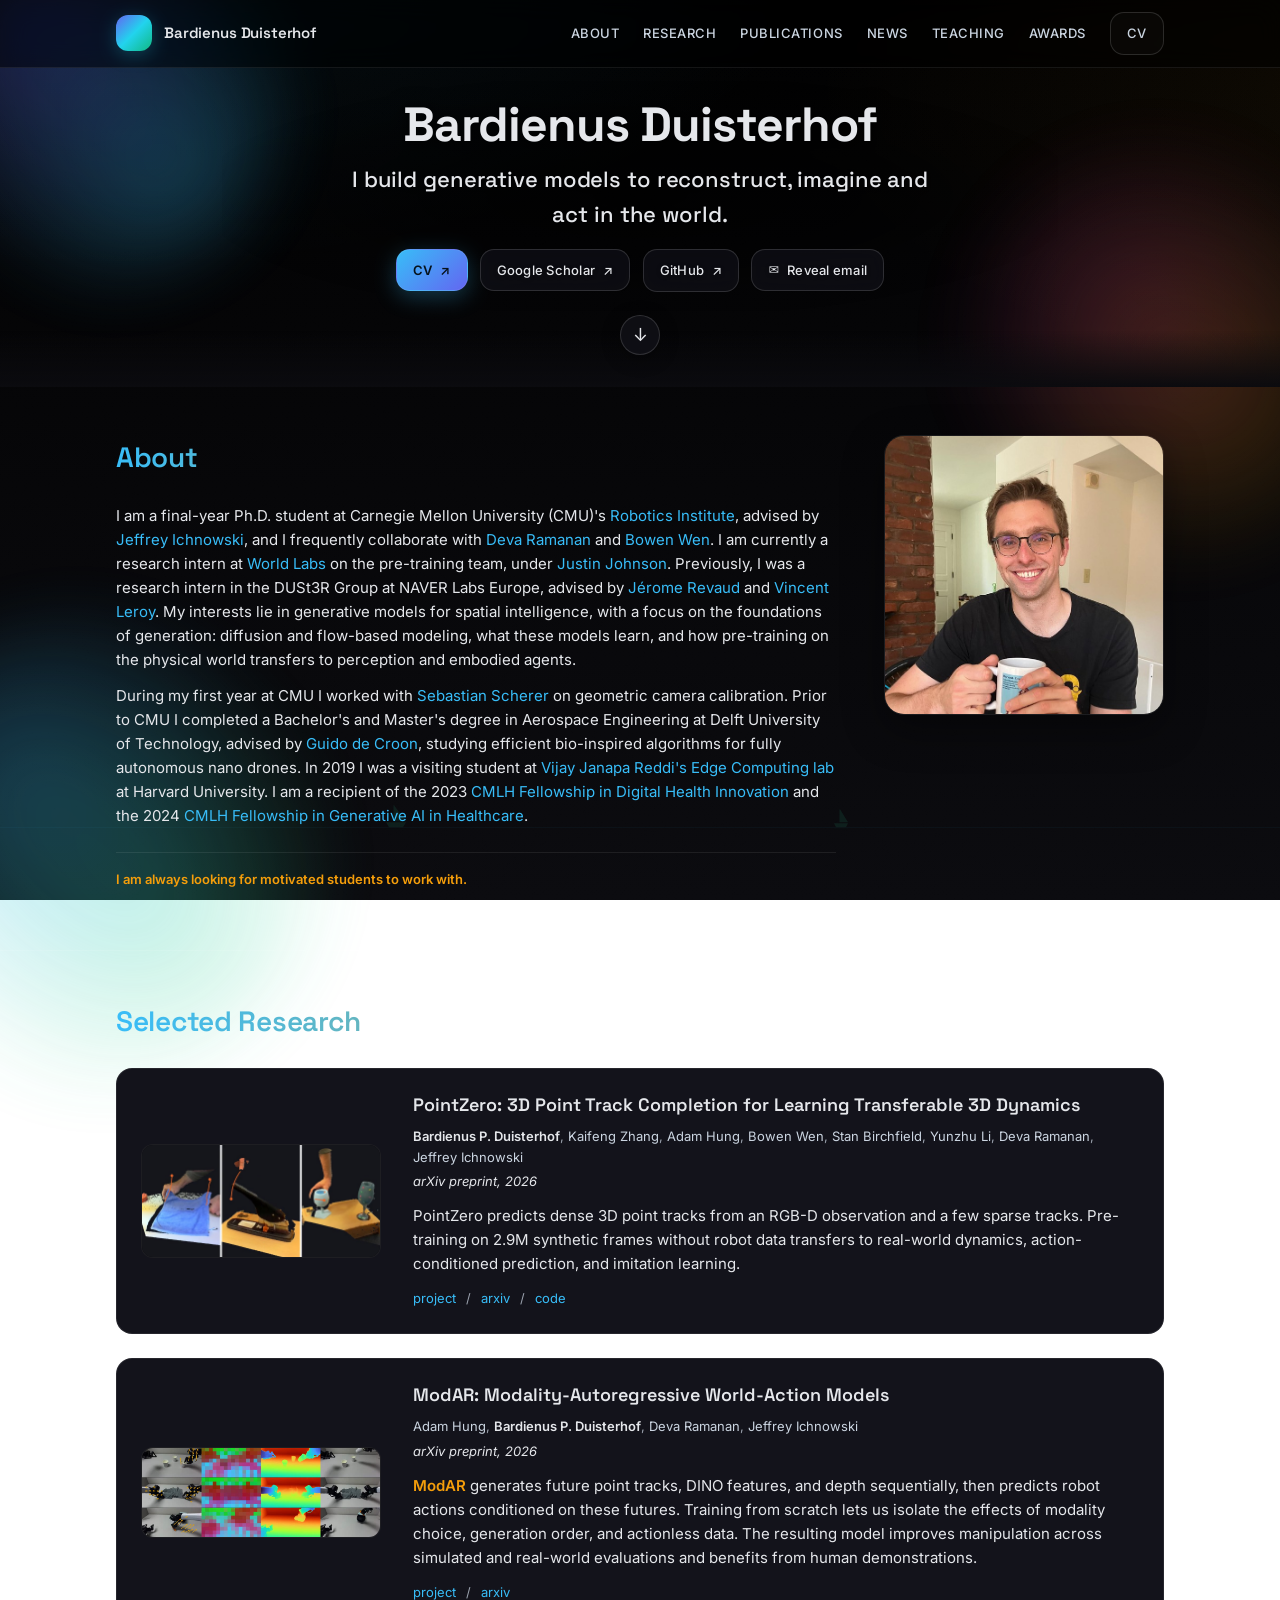
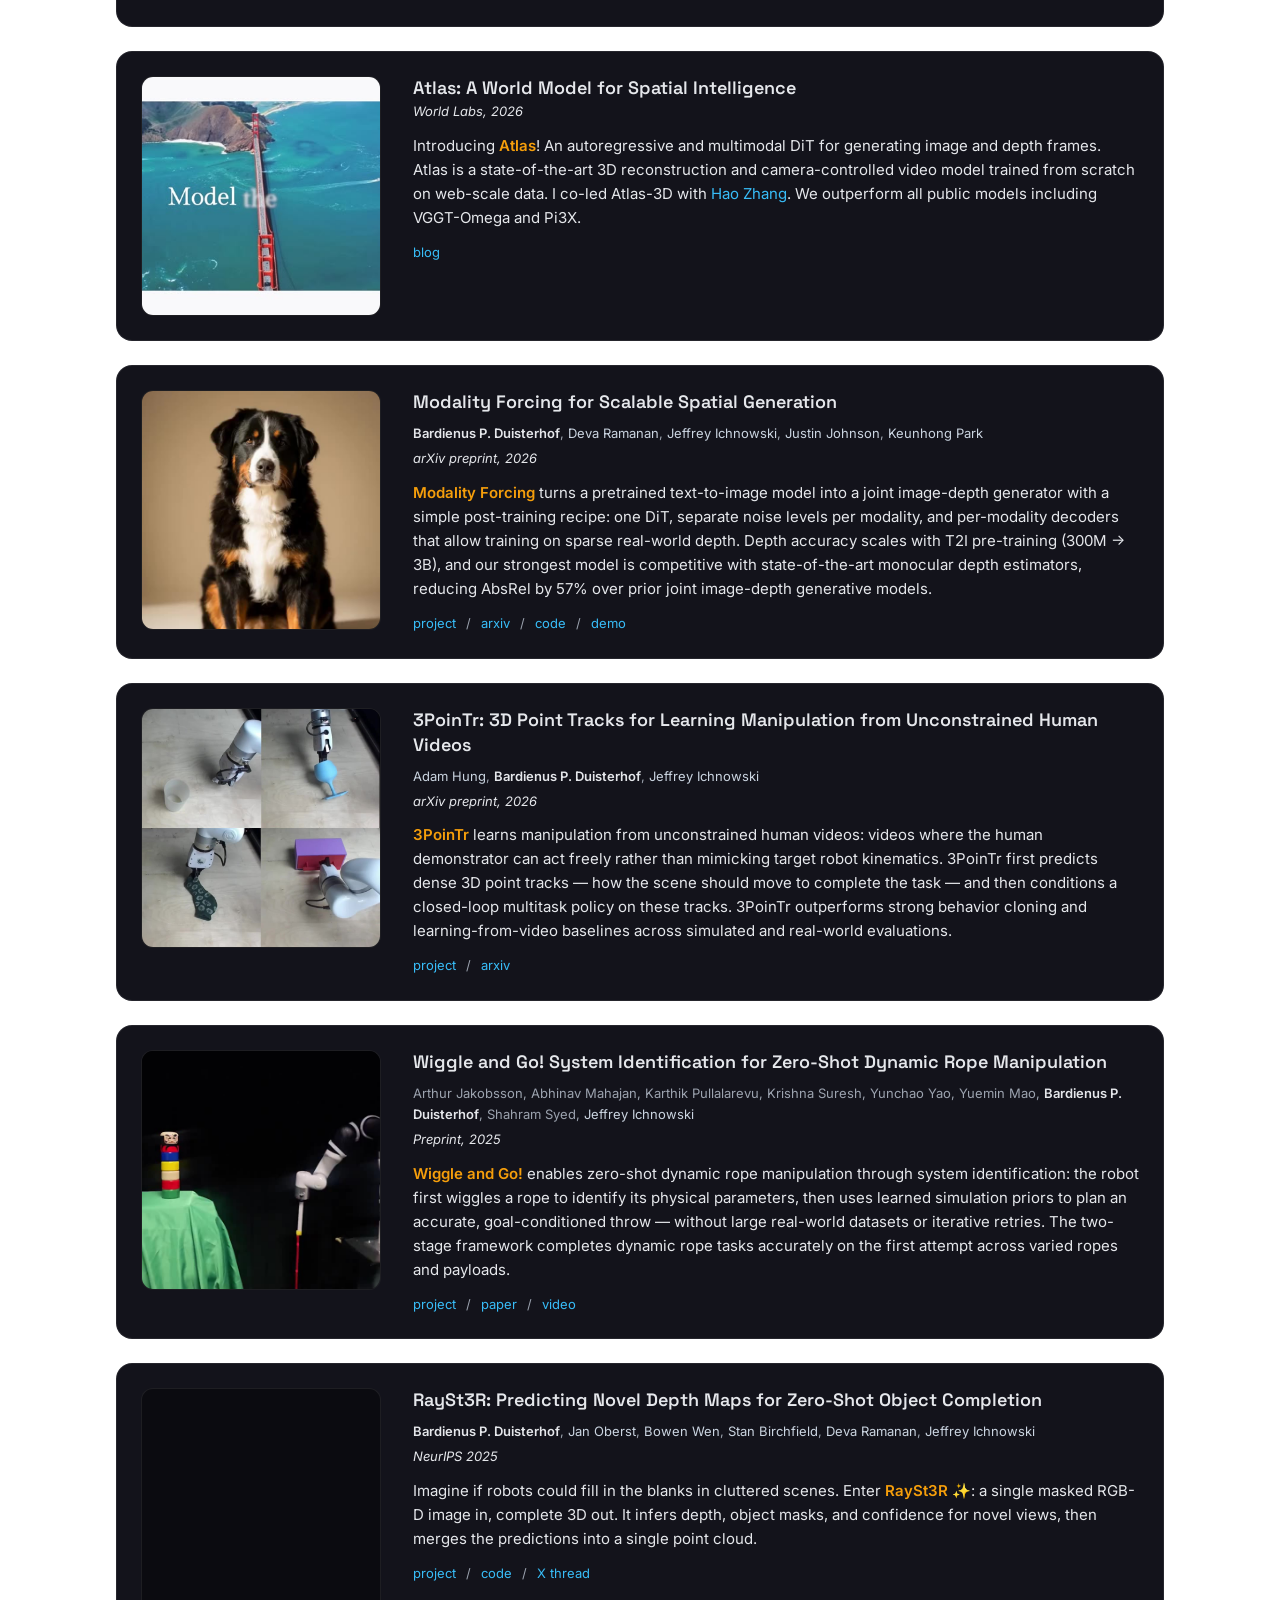
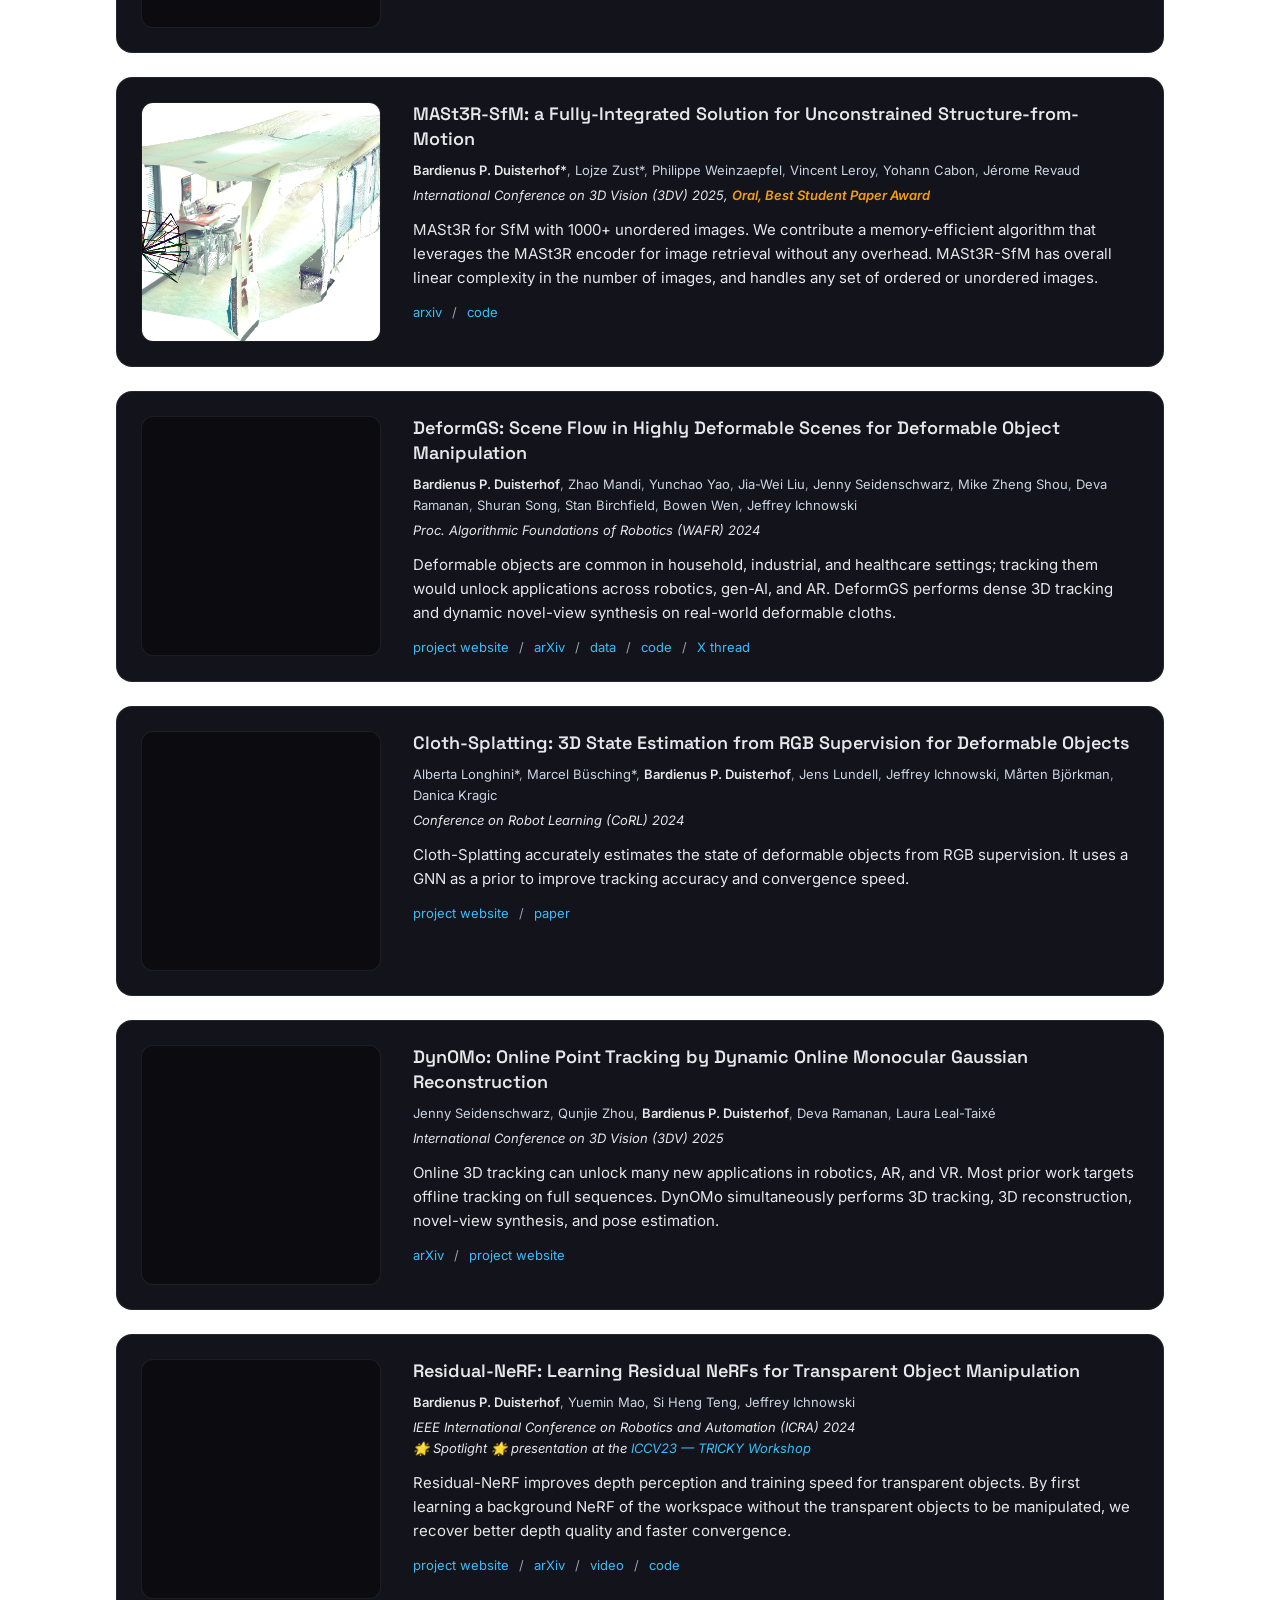
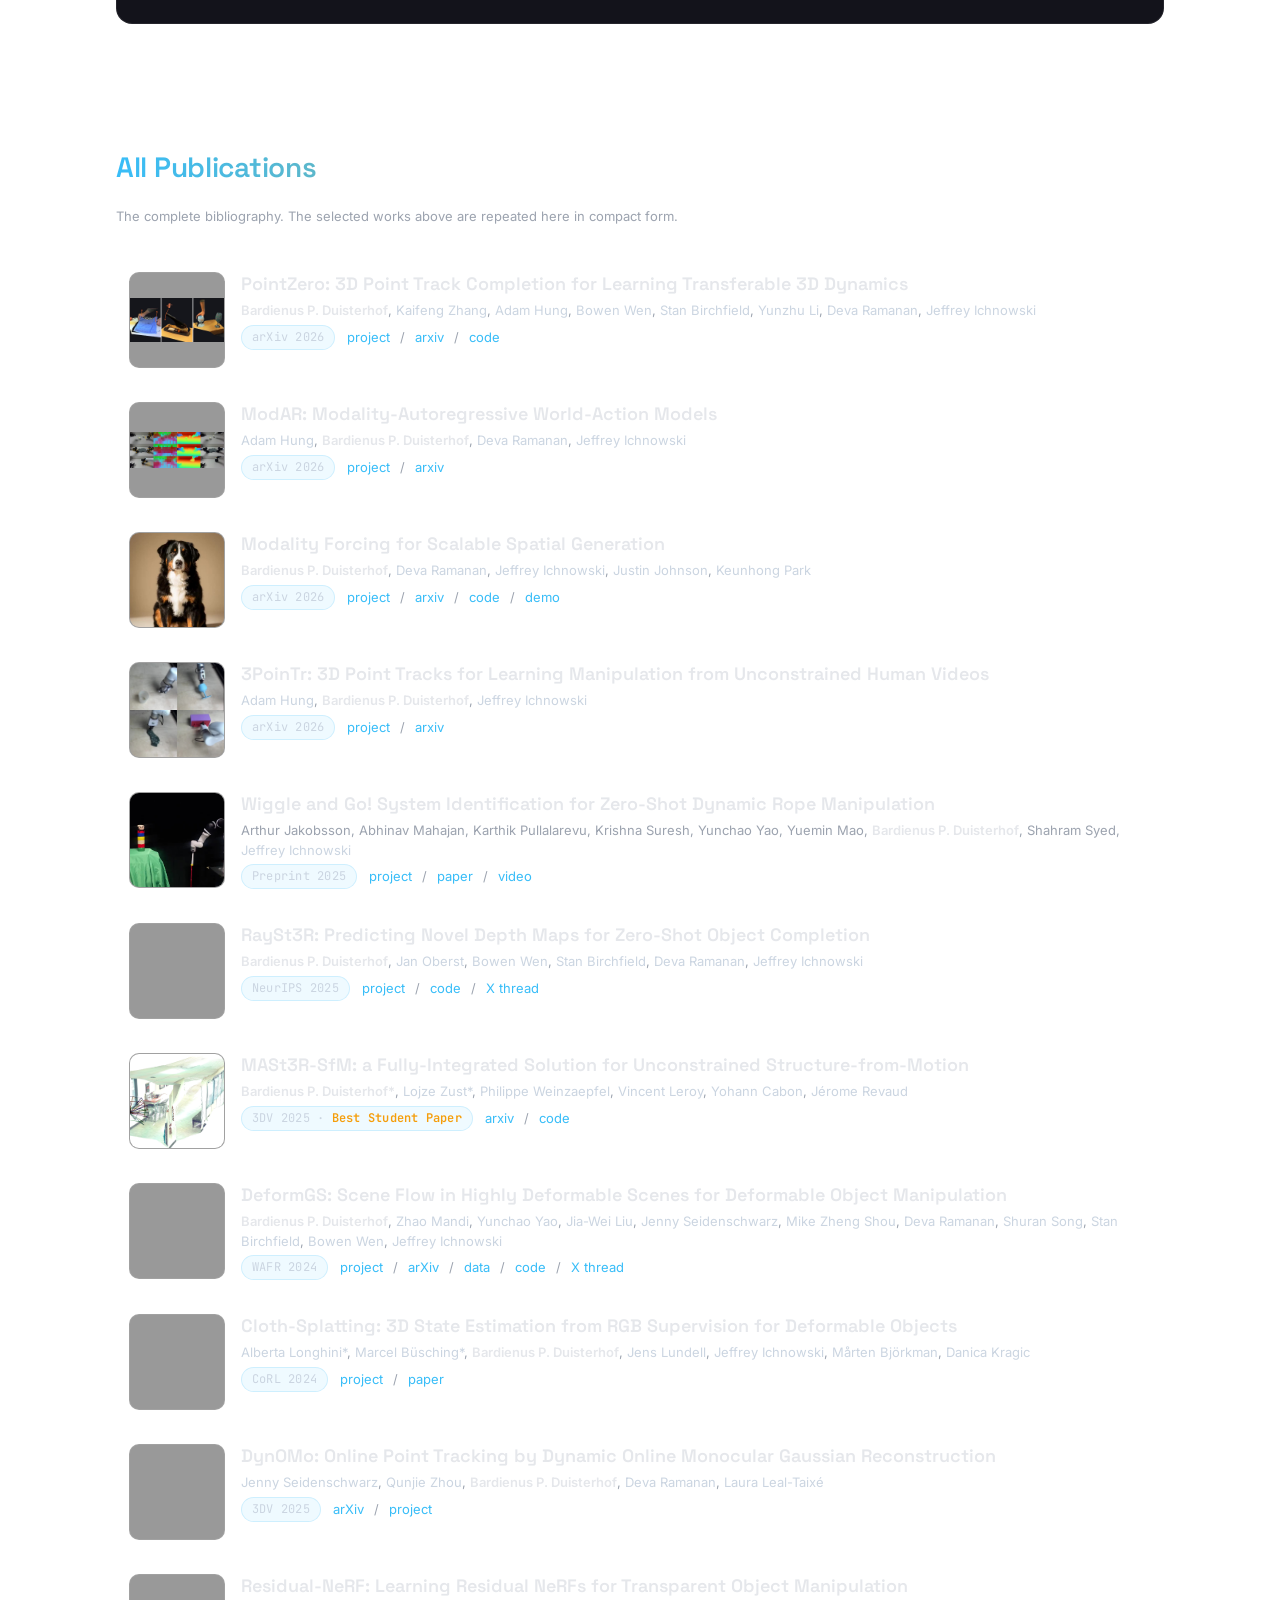
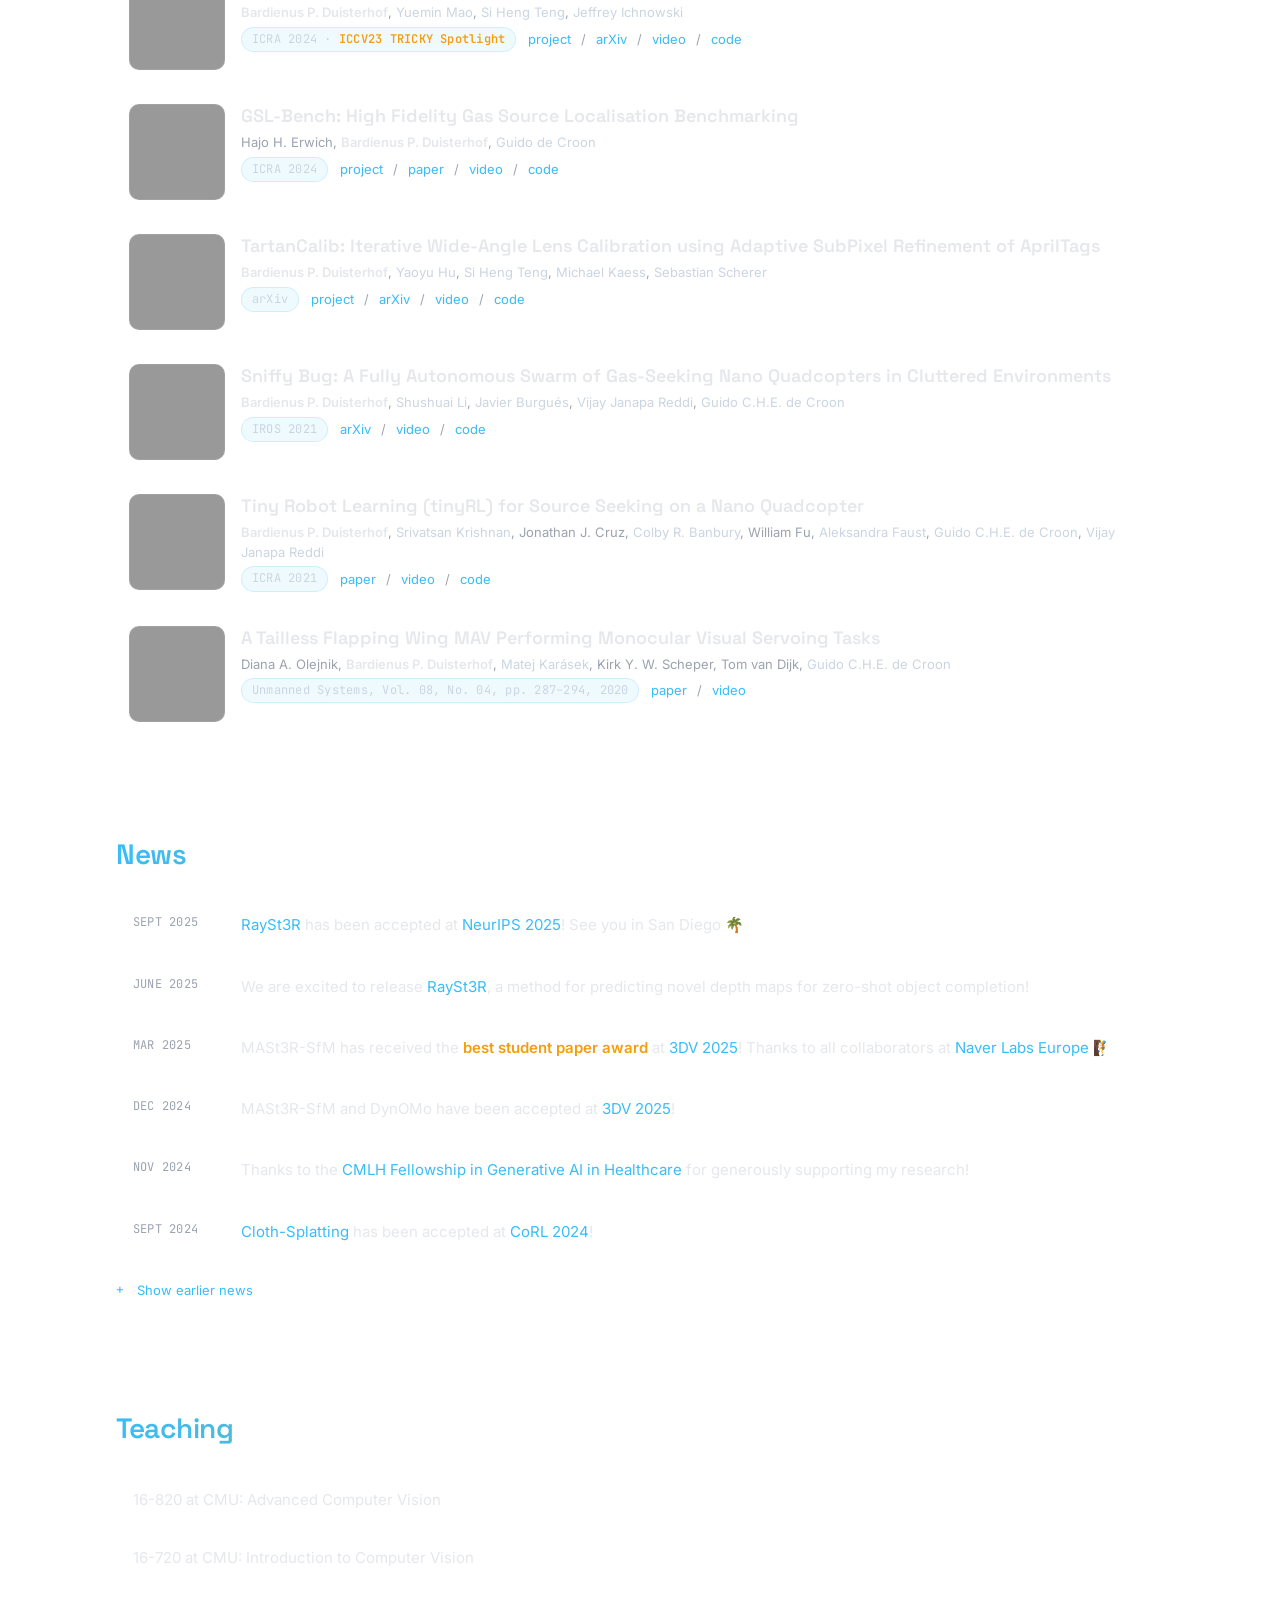
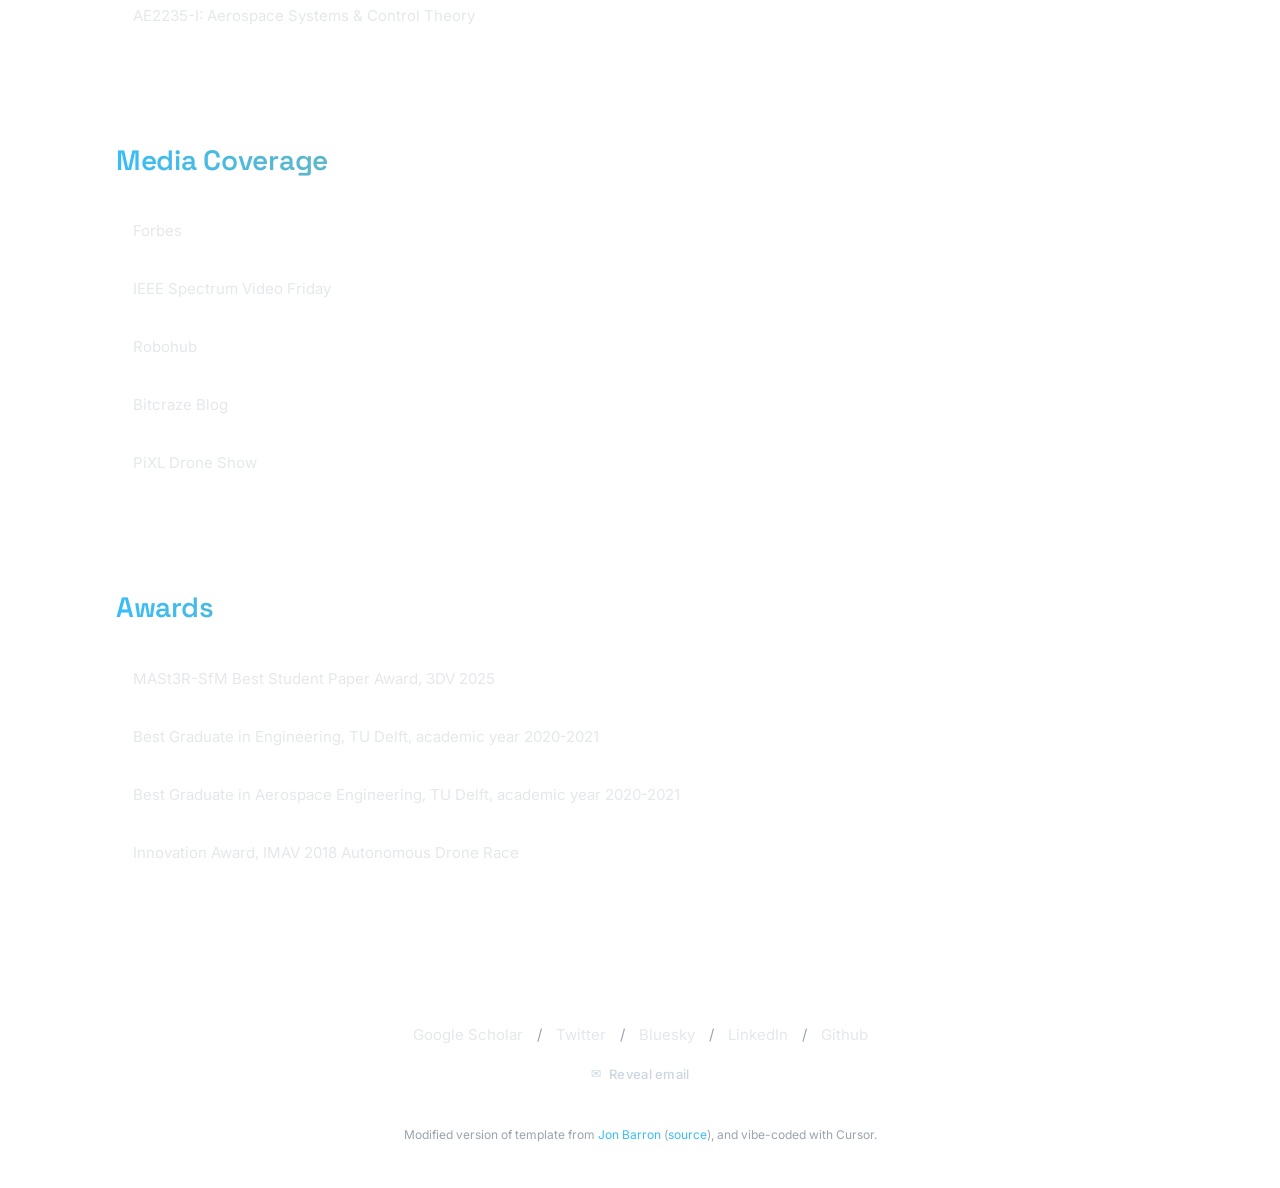
==== commit 59d41fcb: "Clarify Atlas-3D co-lead credit" ====
--- a/index.html
+++ b/index.html
@@ -263,7 +263,7 @@
             <p class="paper-summary">
               Introducing <span class="highlight-amber">Atlas</span>! An autoregressive and multimodal DiT for
               generating image and depth frames. Atlas is a state-of-the-art 3D reconstruction and
-              camera-controlled video model trained from scratch on web-scale data. I co-led Atlas with
+              camera-controlled video model trained from scratch on web-scale data. I co-led Atlas-3D with
               <a href="https://haoz19.github.io/">Hao Zhang</a>. We outperform all public models including VGGT-Omega and Pi3X.
             </p>
             <p class="paper-links">
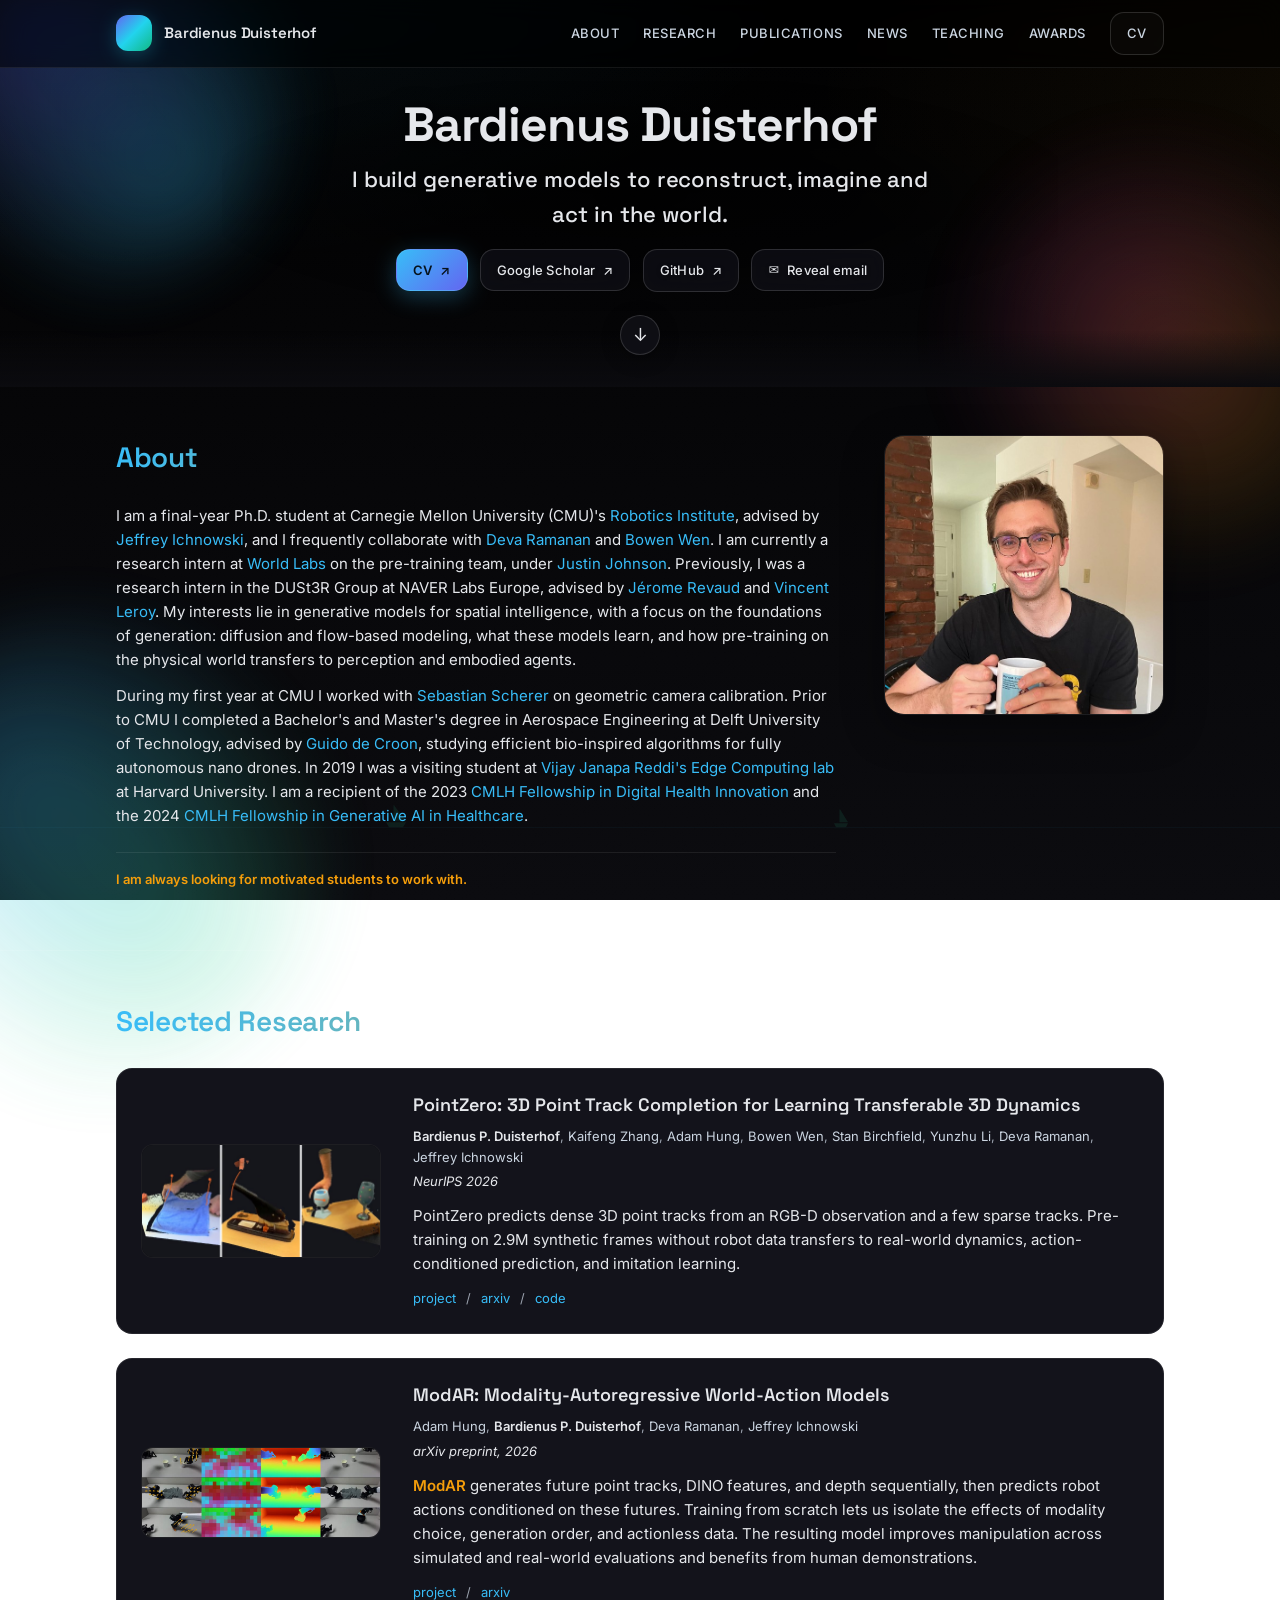
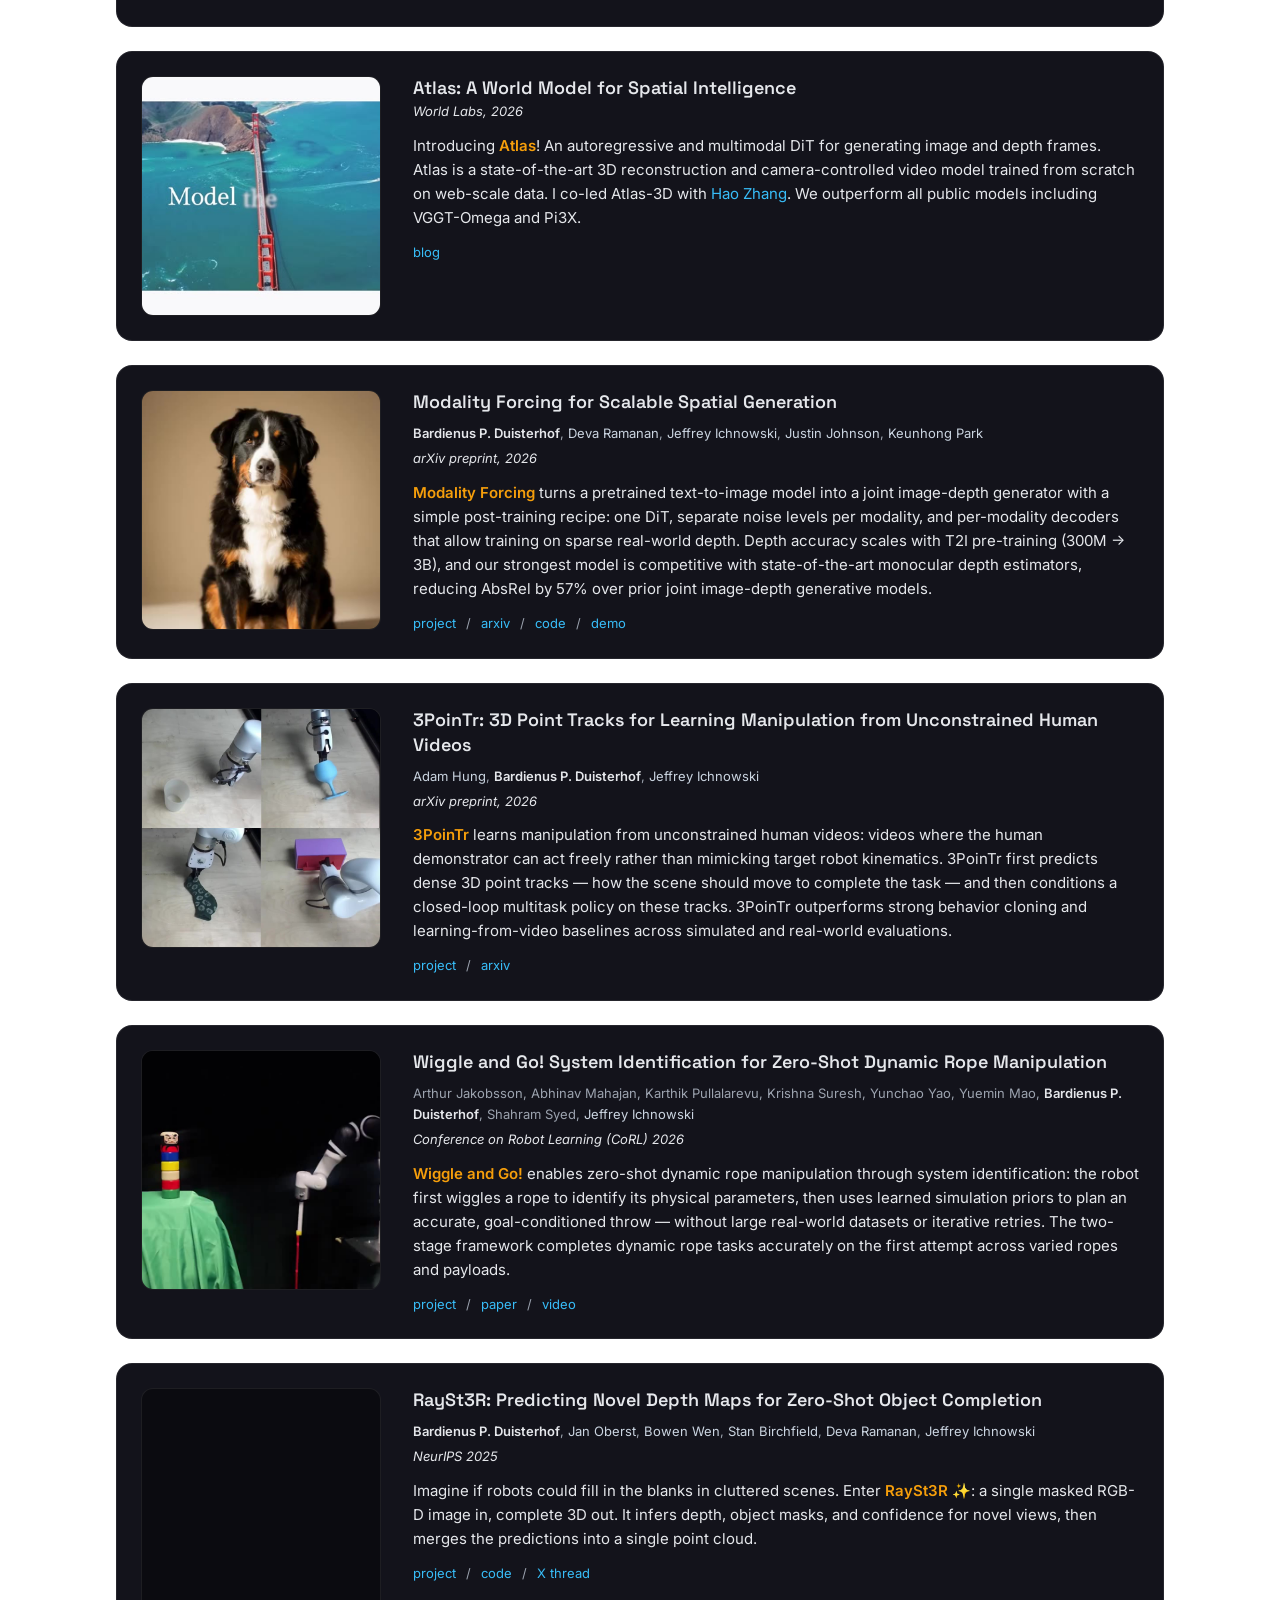
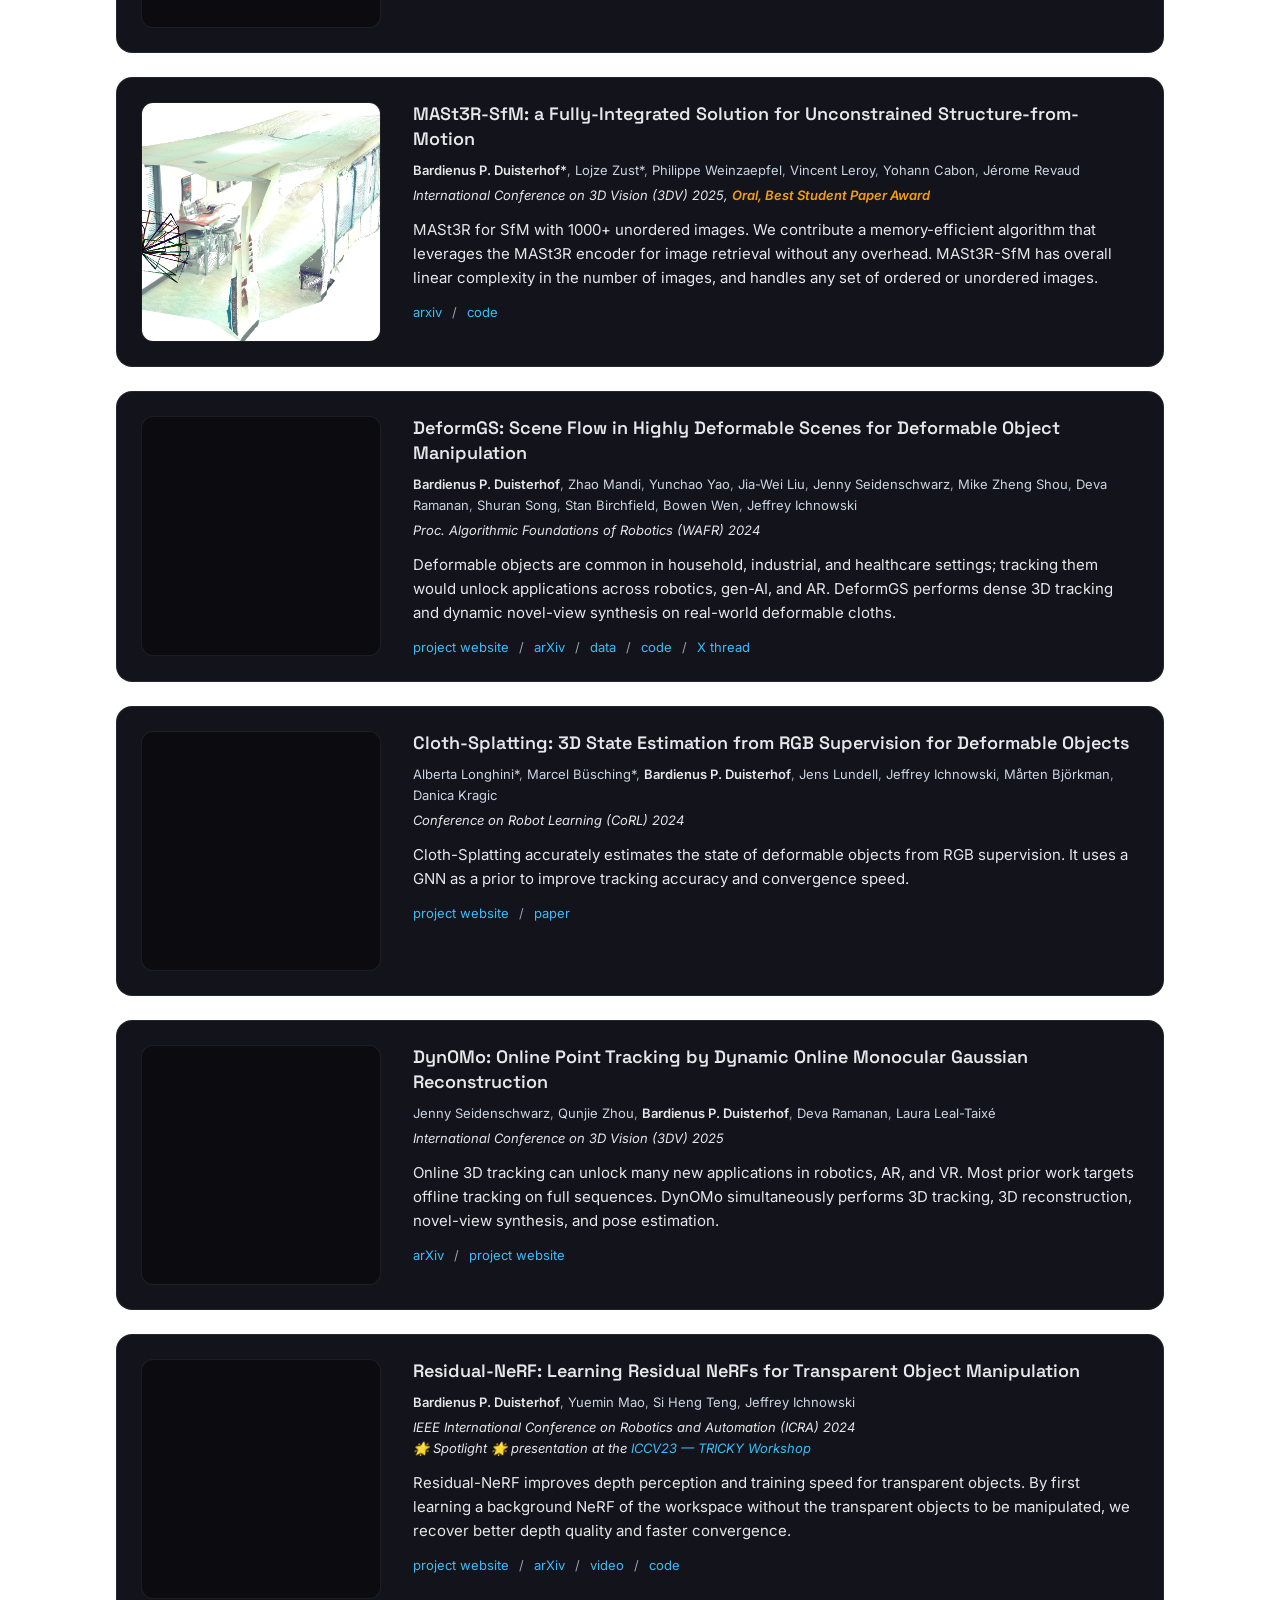
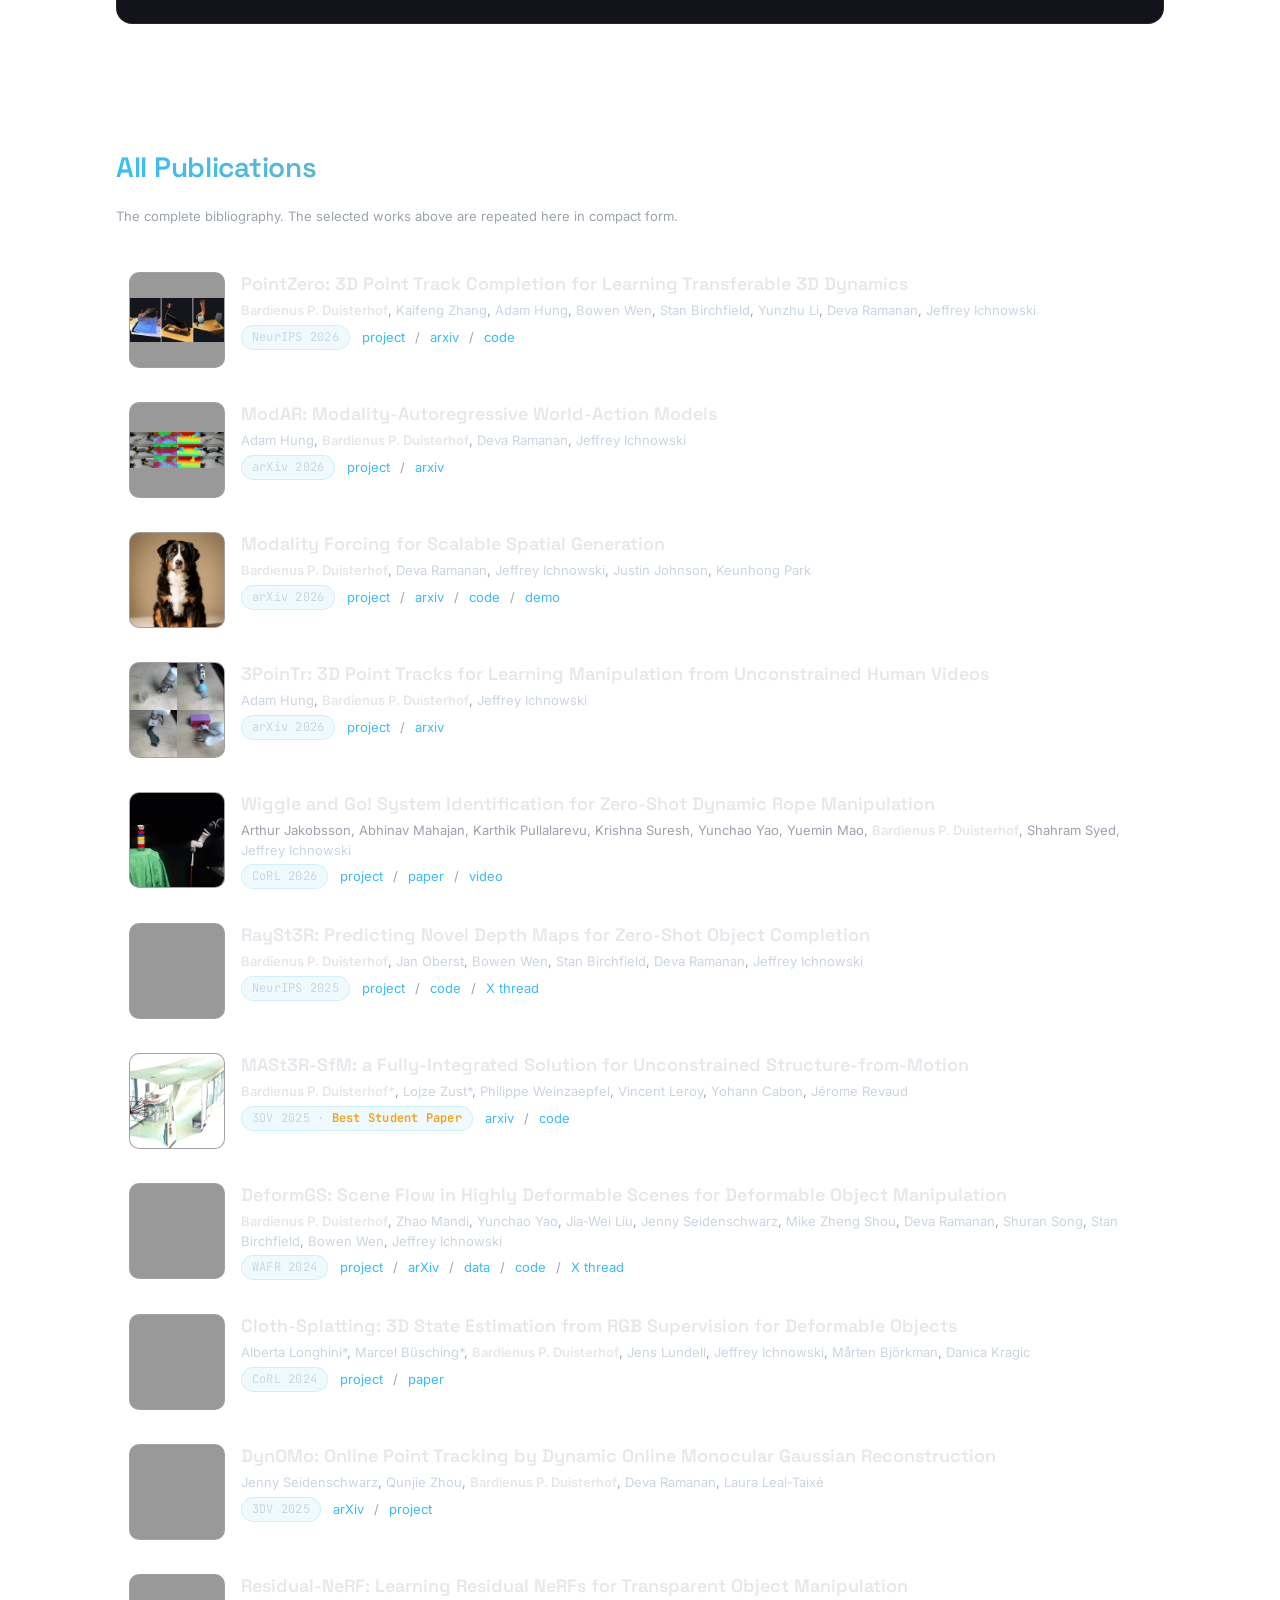
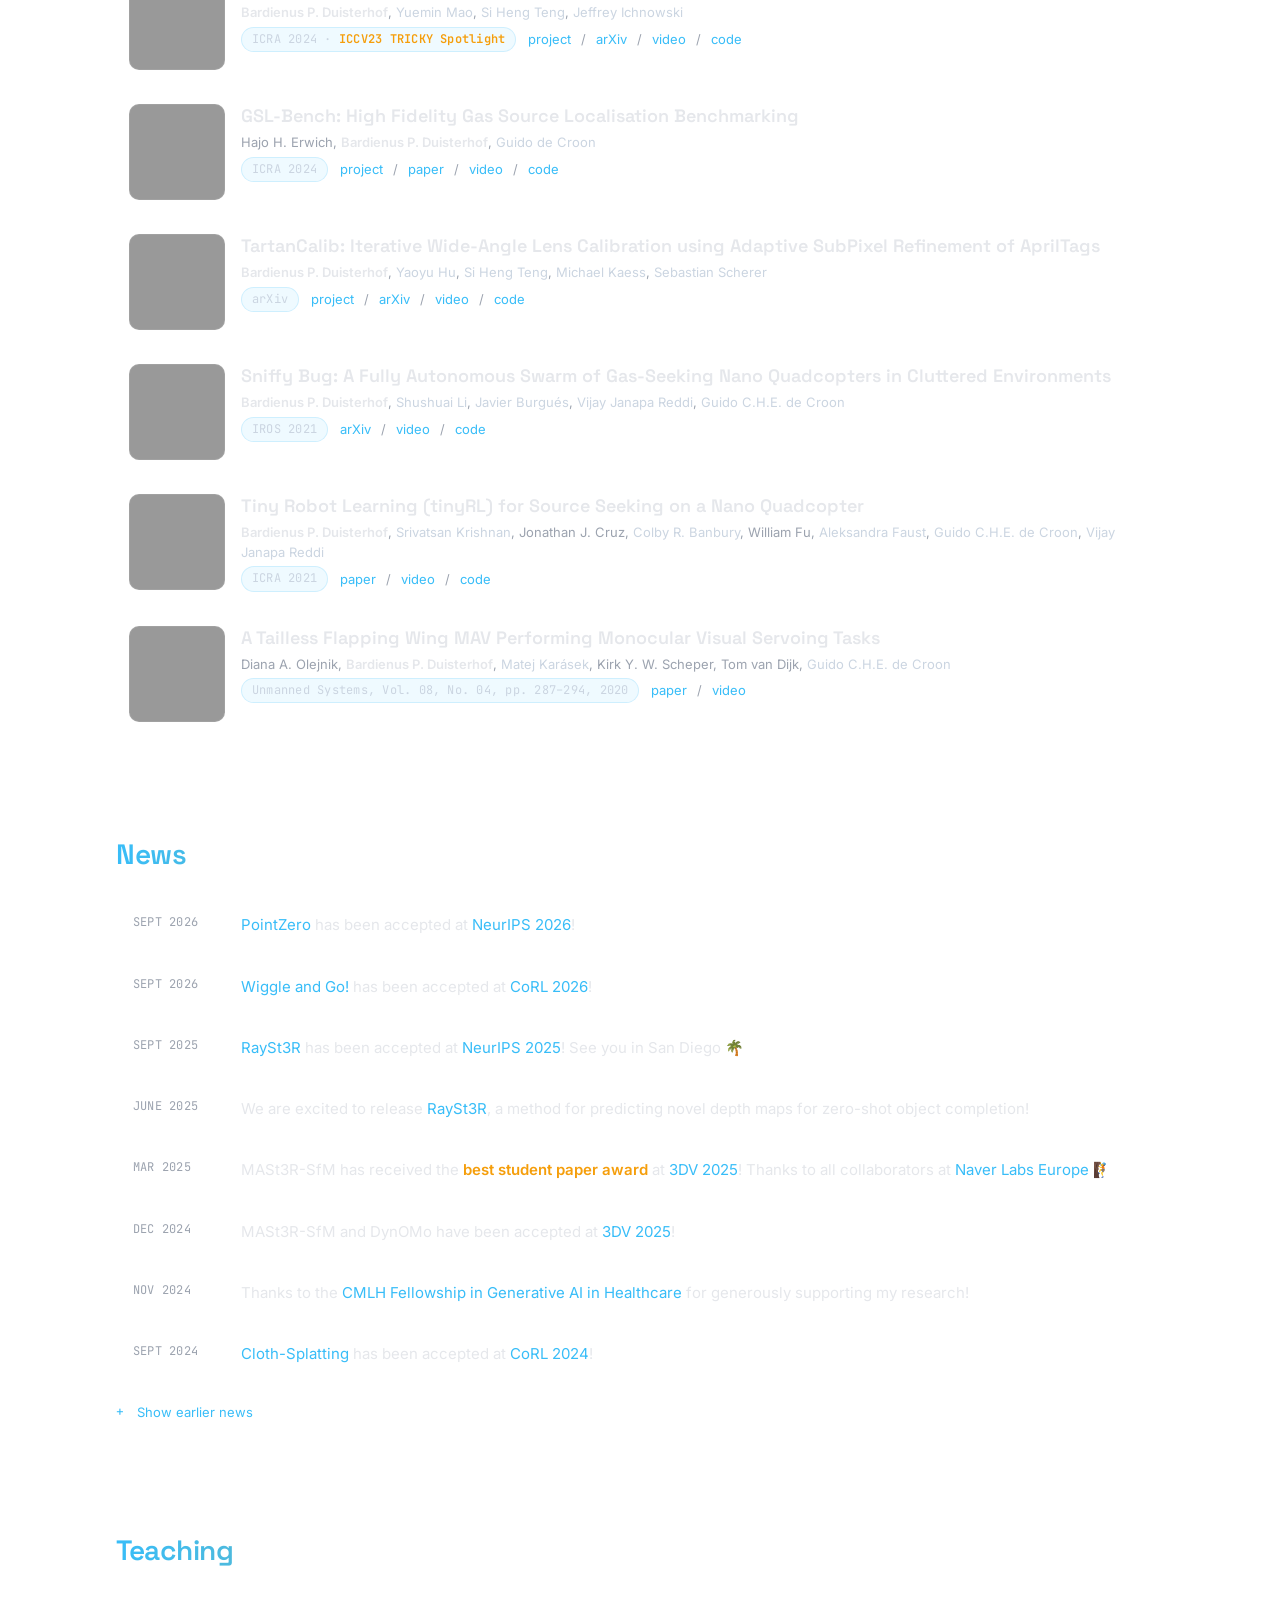
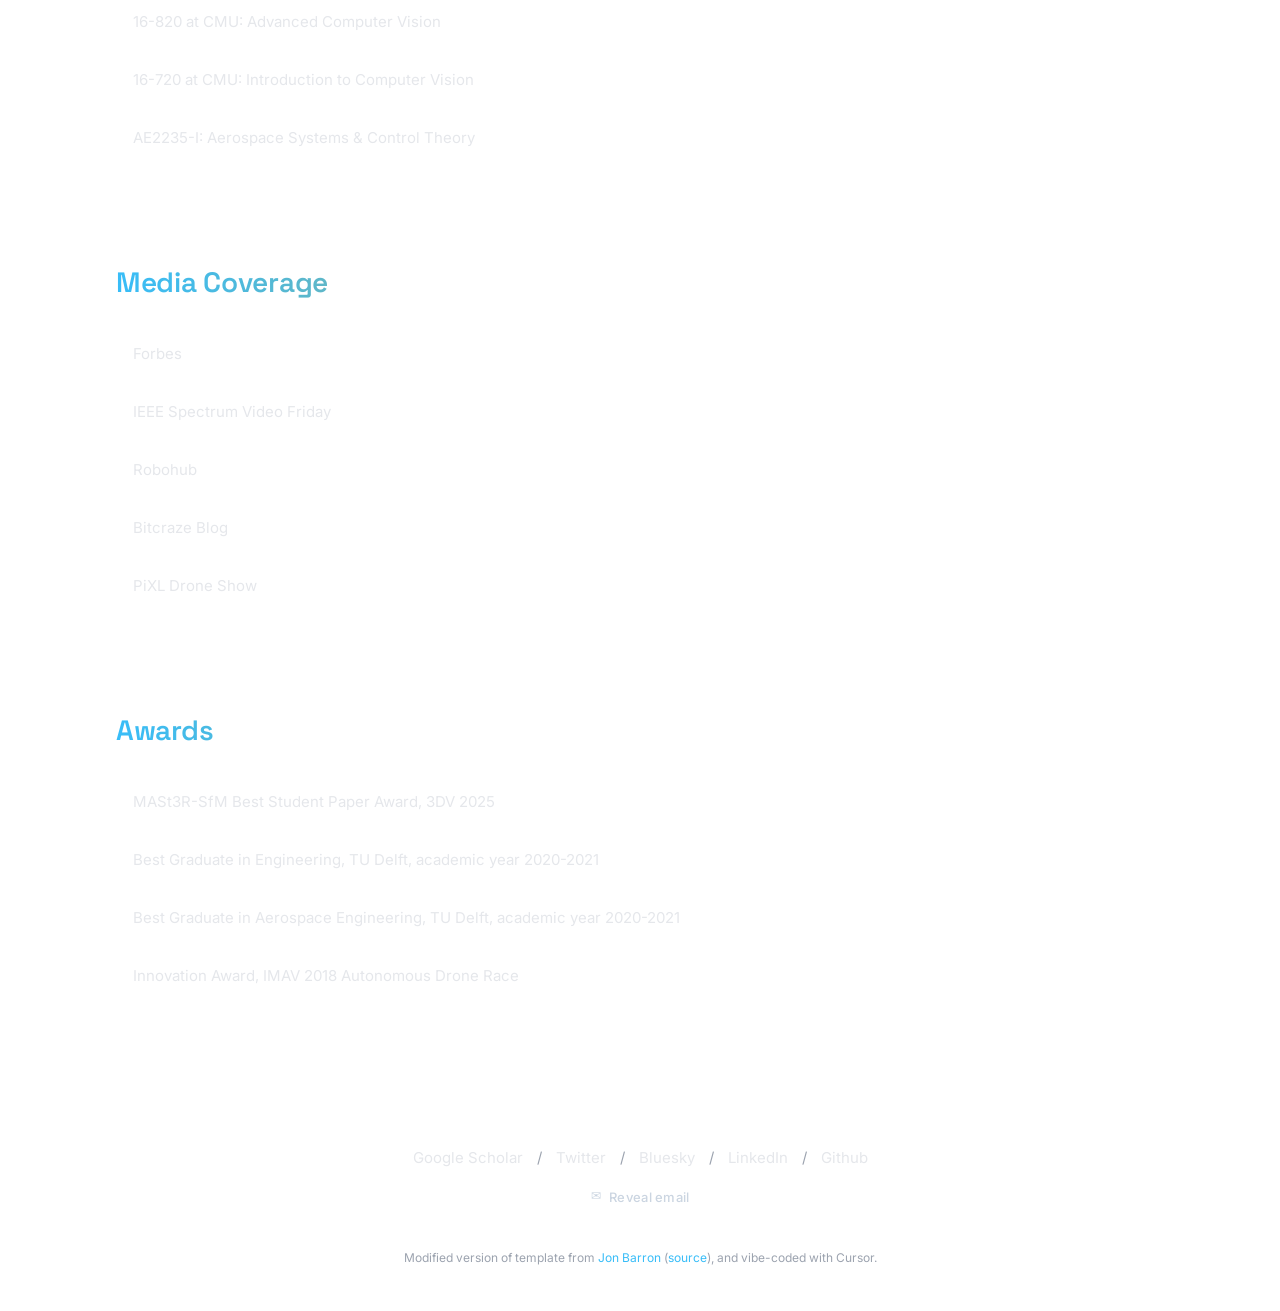
==== commit 4f8b159f: "Announce PointZero NeurIPS and Wiggle and Go CoRL acceptances" ====
--- a/index.html
+++ b/index.html
@@ -199,7 +199,7 @@
               <a href="https://www.cs.cmu.edu/~deva/">Deva Ramanan</a>,
               <a href="https://ichnow.ski/">Jeffrey Ichnowski</a>
             </p>
-            <p class="paper-venue"><em>arXiv preprint, 2026</em></p>
+            <p class="paper-venue"><em>NeurIPS 2026</em></p>
             <p class="paper-summary">
               PointZero predicts dense 3D point tracks from an RGB-D observation and a few sparse tracks.
               Pre-training on 2.9M synthetic frames without robot data transfers to real-world dynamics,
@@ -358,7 +358,7 @@
               <strong>Bardienus P. Duisterhof</strong>, Shahram Syed,
               <a href="https://ichnow.ski/">Jeffrey Ichnowski</a>
             </p>
-            <p class="paper-venue"><em>Preprint, 2025</em></p>
+            <p class="paper-venue"><em>Conference on Robot Learning (CoRL) 2026</em></p>
             <p class="paper-summary">
               <span class="highlight-amber">Wiggle and Go!</span> enables zero-shot dynamic rope manipulation through
               system identification: the robot first wiggles a rope to identify its physical parameters, then uses
@@ -614,7 +614,7 @@
                 <a href="https://ichnow.ski/">Jeffrey Ichnowski</a>
               </p>
               <p class="pub-meta">
-                <span class="venue-chip">arXiv 2026</span>
+                <span class="venue-chip">NeurIPS 2026</span>
                 <span class="pub-links">
                   <a href="https://pointzero-wm.github.io/" target="_blank" rel="noopener">project</a>
                   <span class="sep">/</span>
@@ -727,7 +727,7 @@
                 <a href="https://ichnow.ski/">Jeffrey Ichnowski</a>
               </p>
               <p class="pub-meta">
-                <span class="venue-chip">Preprint 2025</span>
+                <span class="venue-chip">CoRL 2026</span>
                 <span class="pub-links">
                   <a href="https://wiggleandgo.github.io/" target="_blank" rel="noopener">project</a>
                   <span class="sep">/</span>
@@ -1087,6 +1087,14 @@
       <div class="section-inner">
         <heading>News</heading>
         <ul class="news-list">
+          <li class="reveal">
+            <span class="news-date">Sept 2026</span>
+            <span class="news-text"><a href="https://pointzero-wm.github.io/">PointZero</a> has been accepted at <a href="https://nips.cc/">NeurIPS 2026</a>!</span>
+          </li>
+          <li class="reveal">
+            <span class="news-date">Sept 2026</span>
+            <span class="news-text"><a href="https://wiggleandgo.github.io/">Wiggle and Go!</a> has been accepted at <a href="https://www.corl.org/">CoRL 2026</a>!</span>
+          </li>
           <li class="reveal">
             <span class="news-date">Sept 2025</span>
             <span class="news-text"><a href="https://rayst3r.github.io/">RaySt3R</a> has been accepted at <a href="https://nips.cc/">NeurIPS 2025</a>! See you in San Diego 🌴</span>
